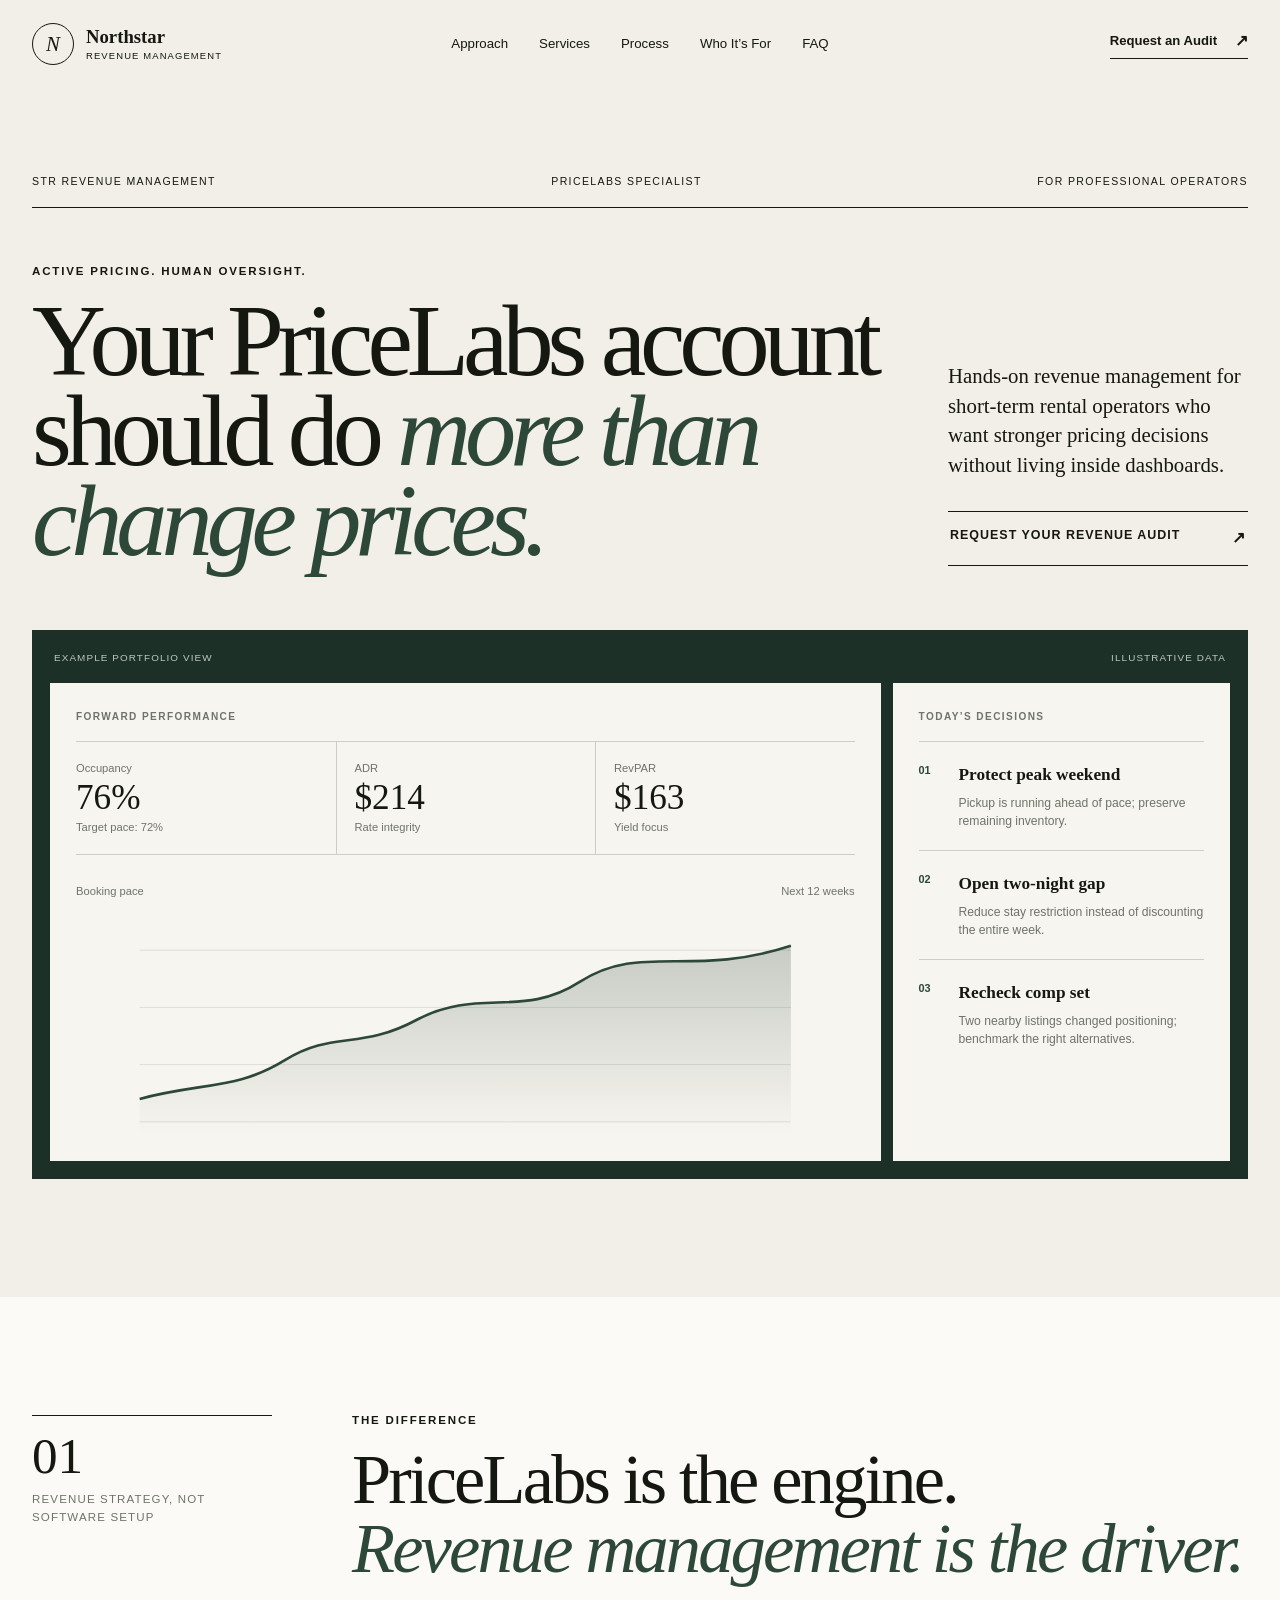
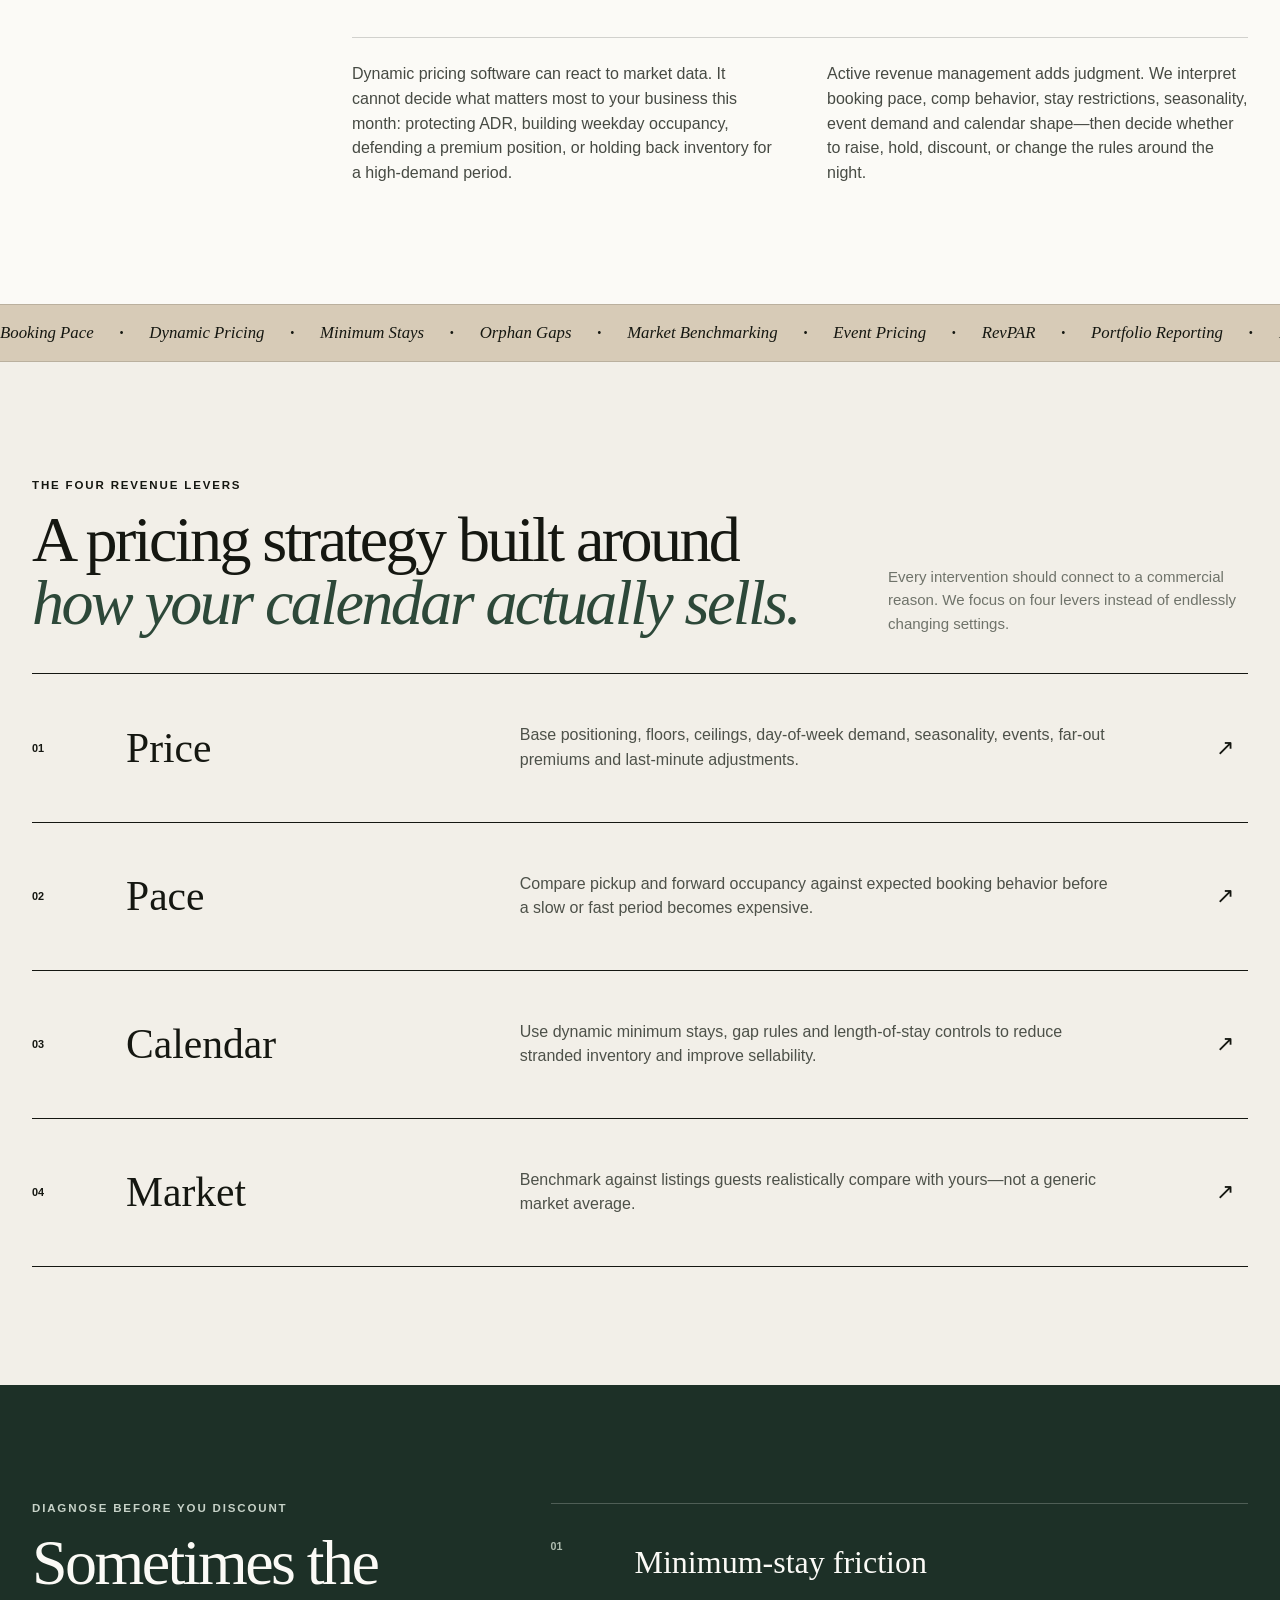
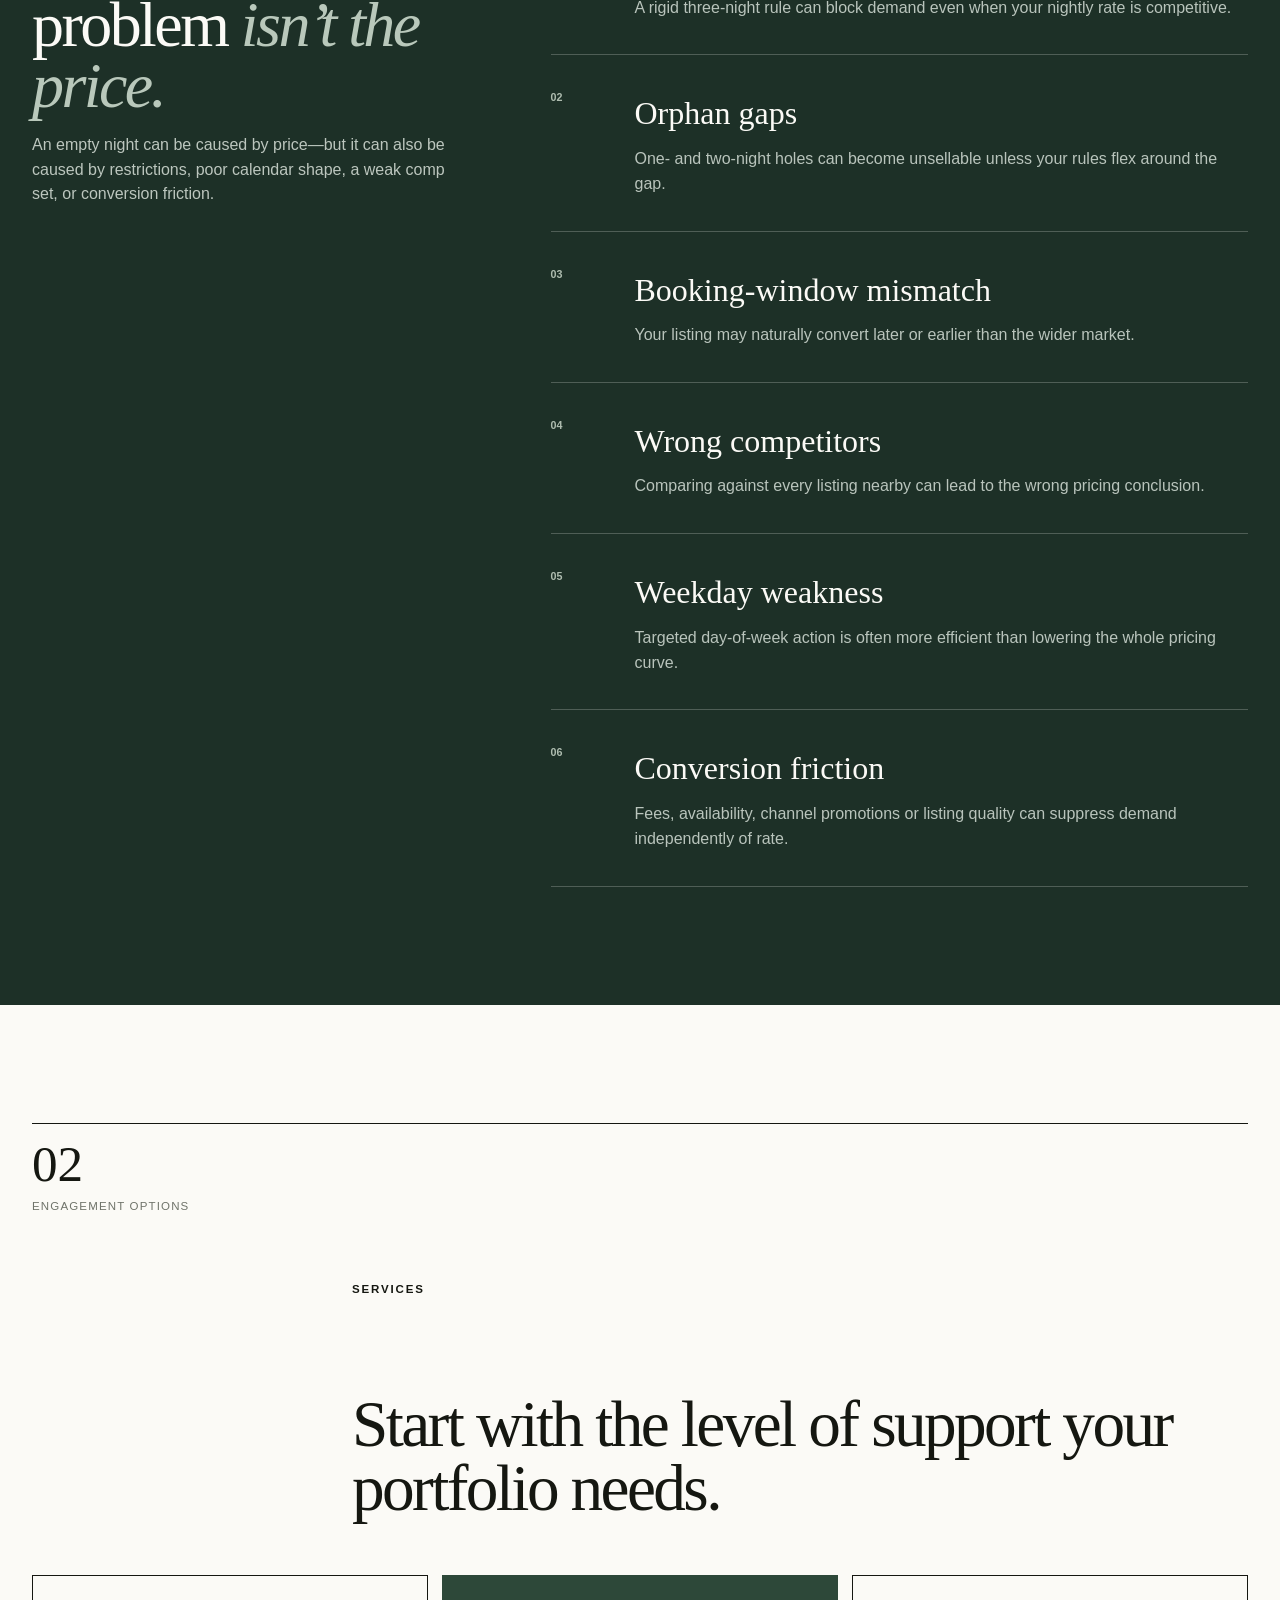
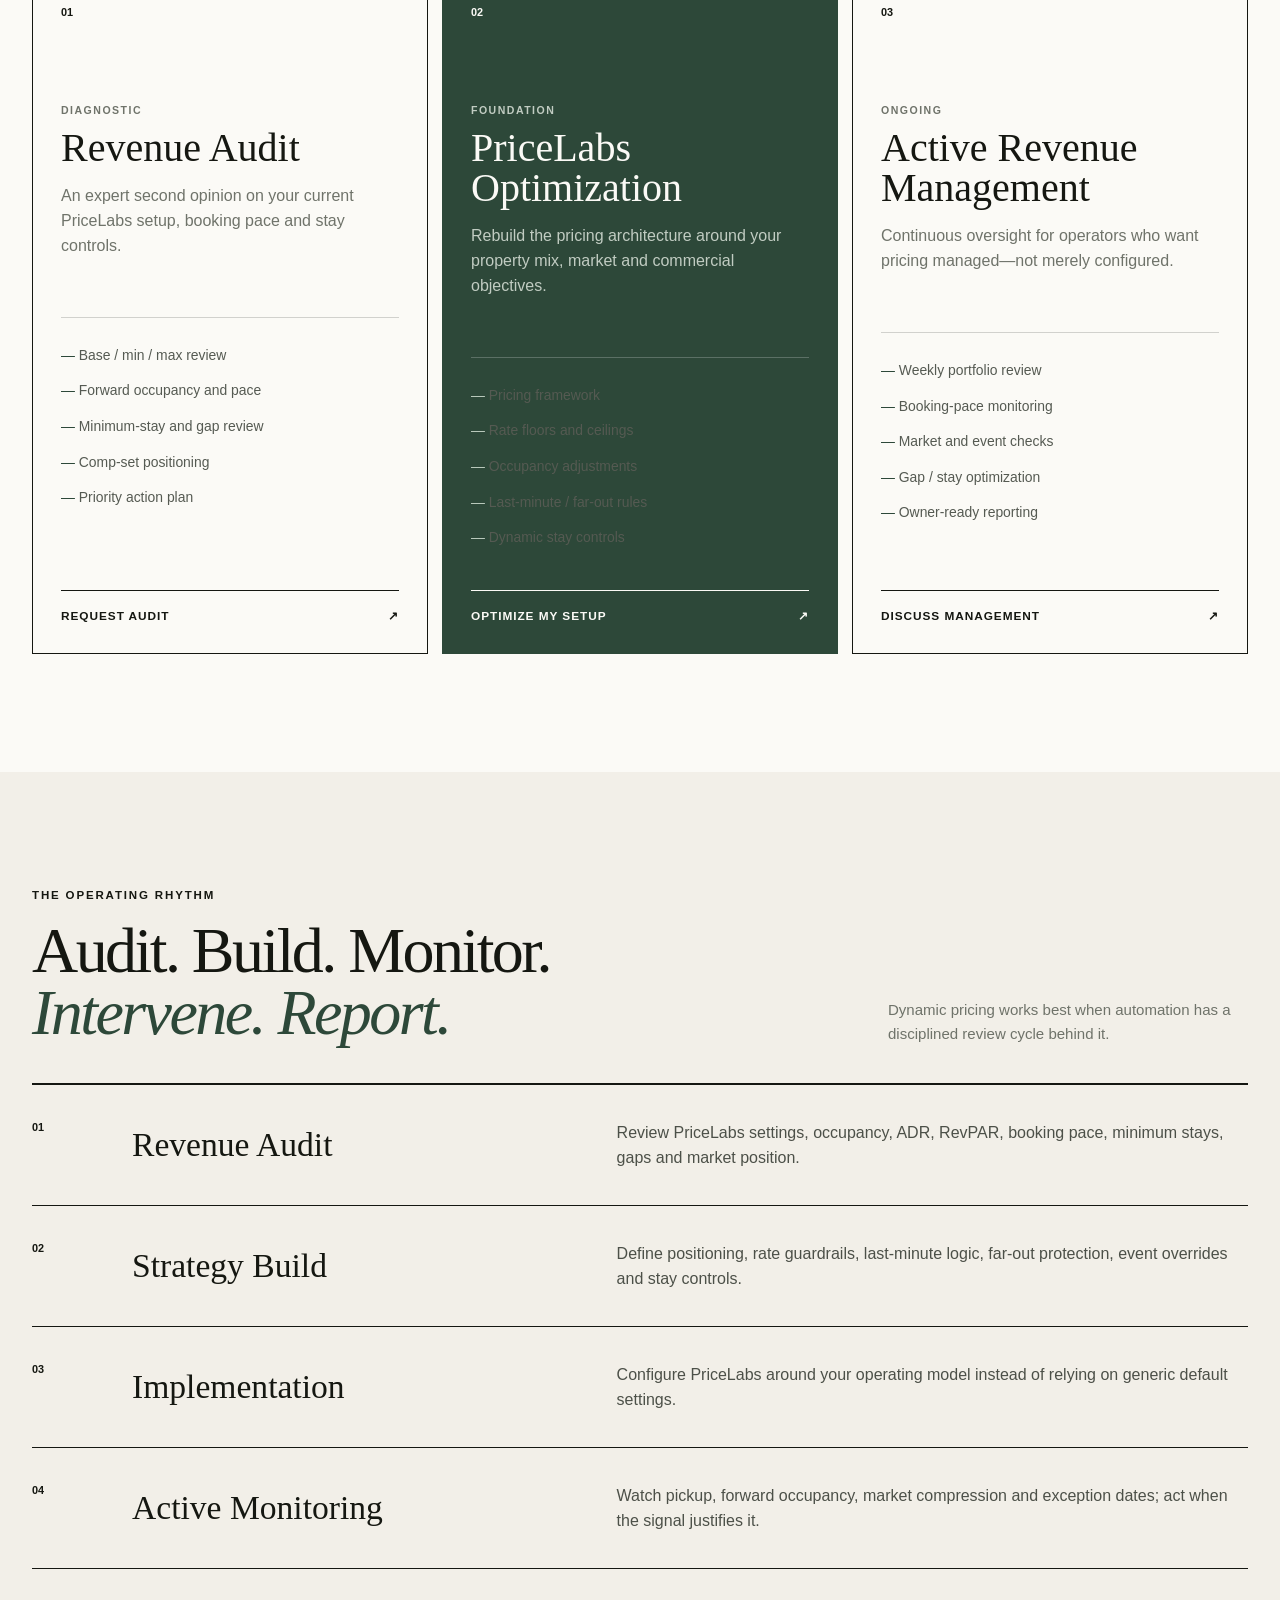
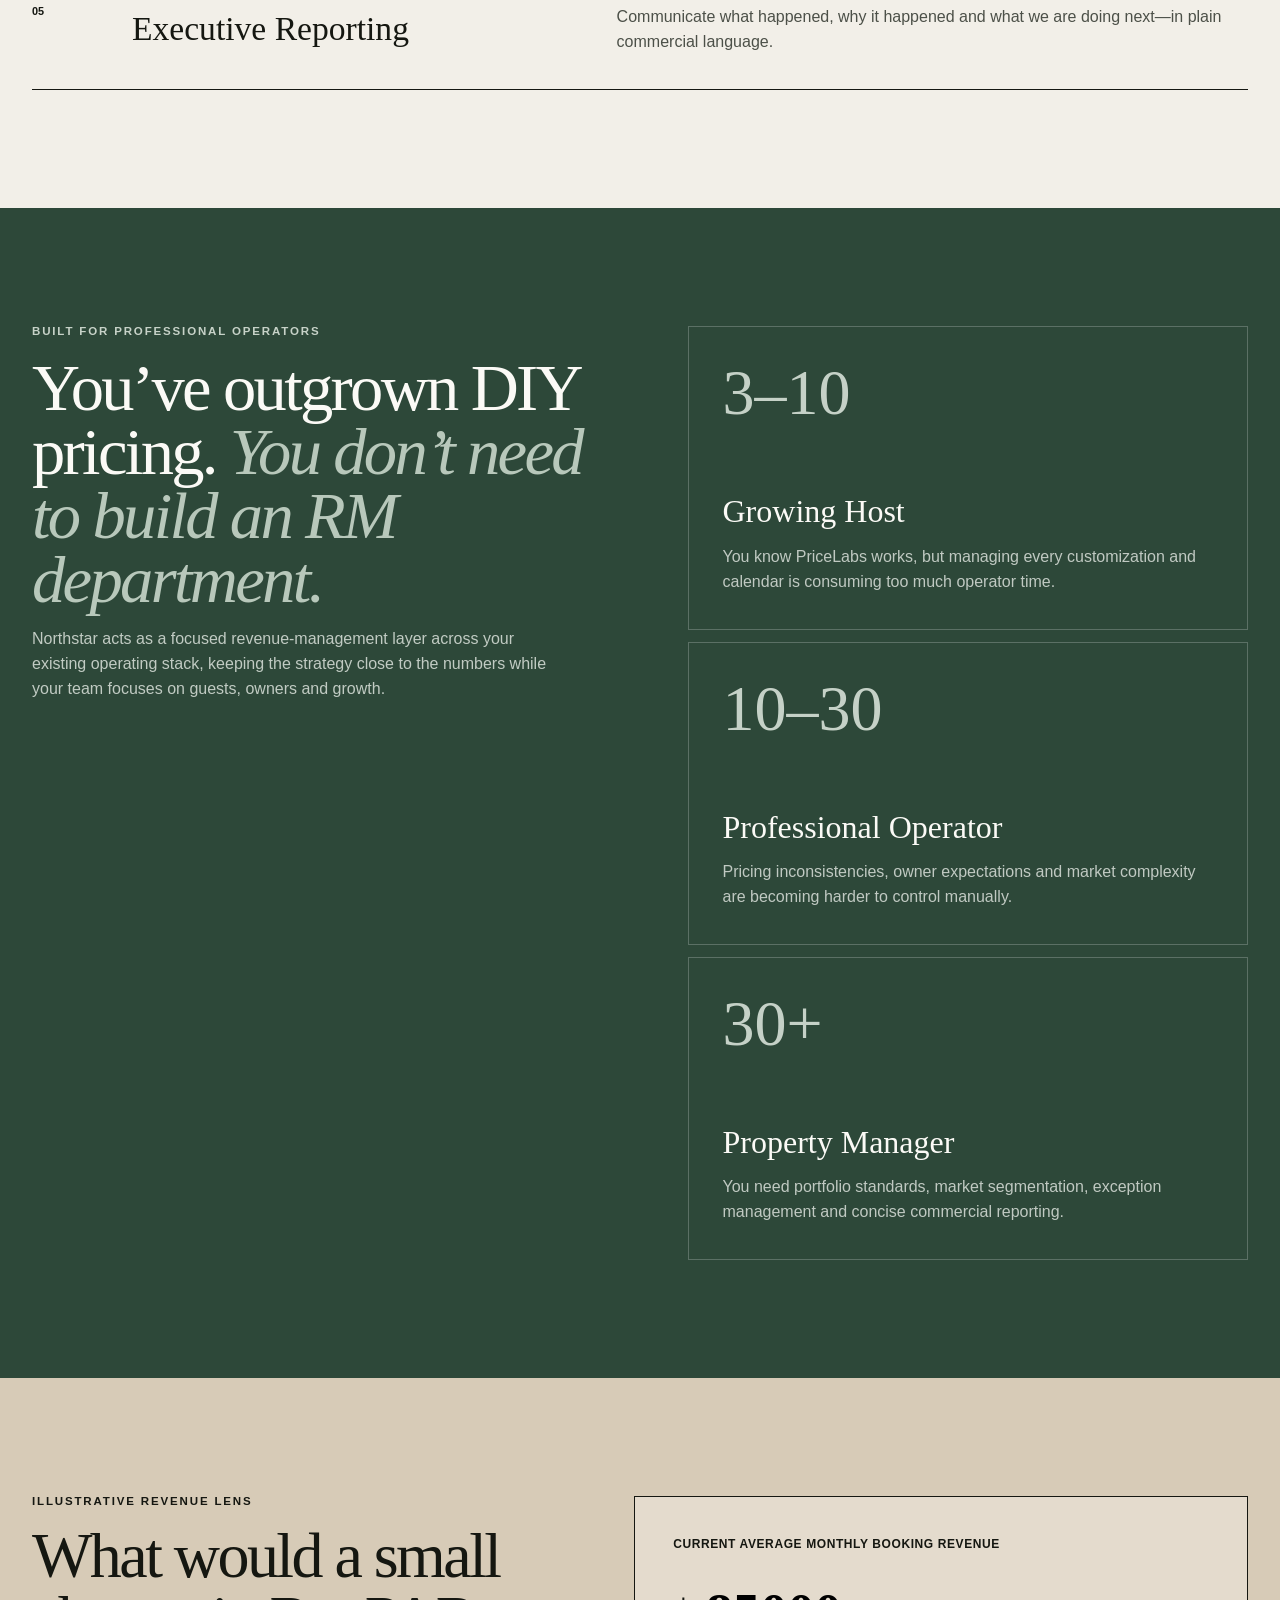
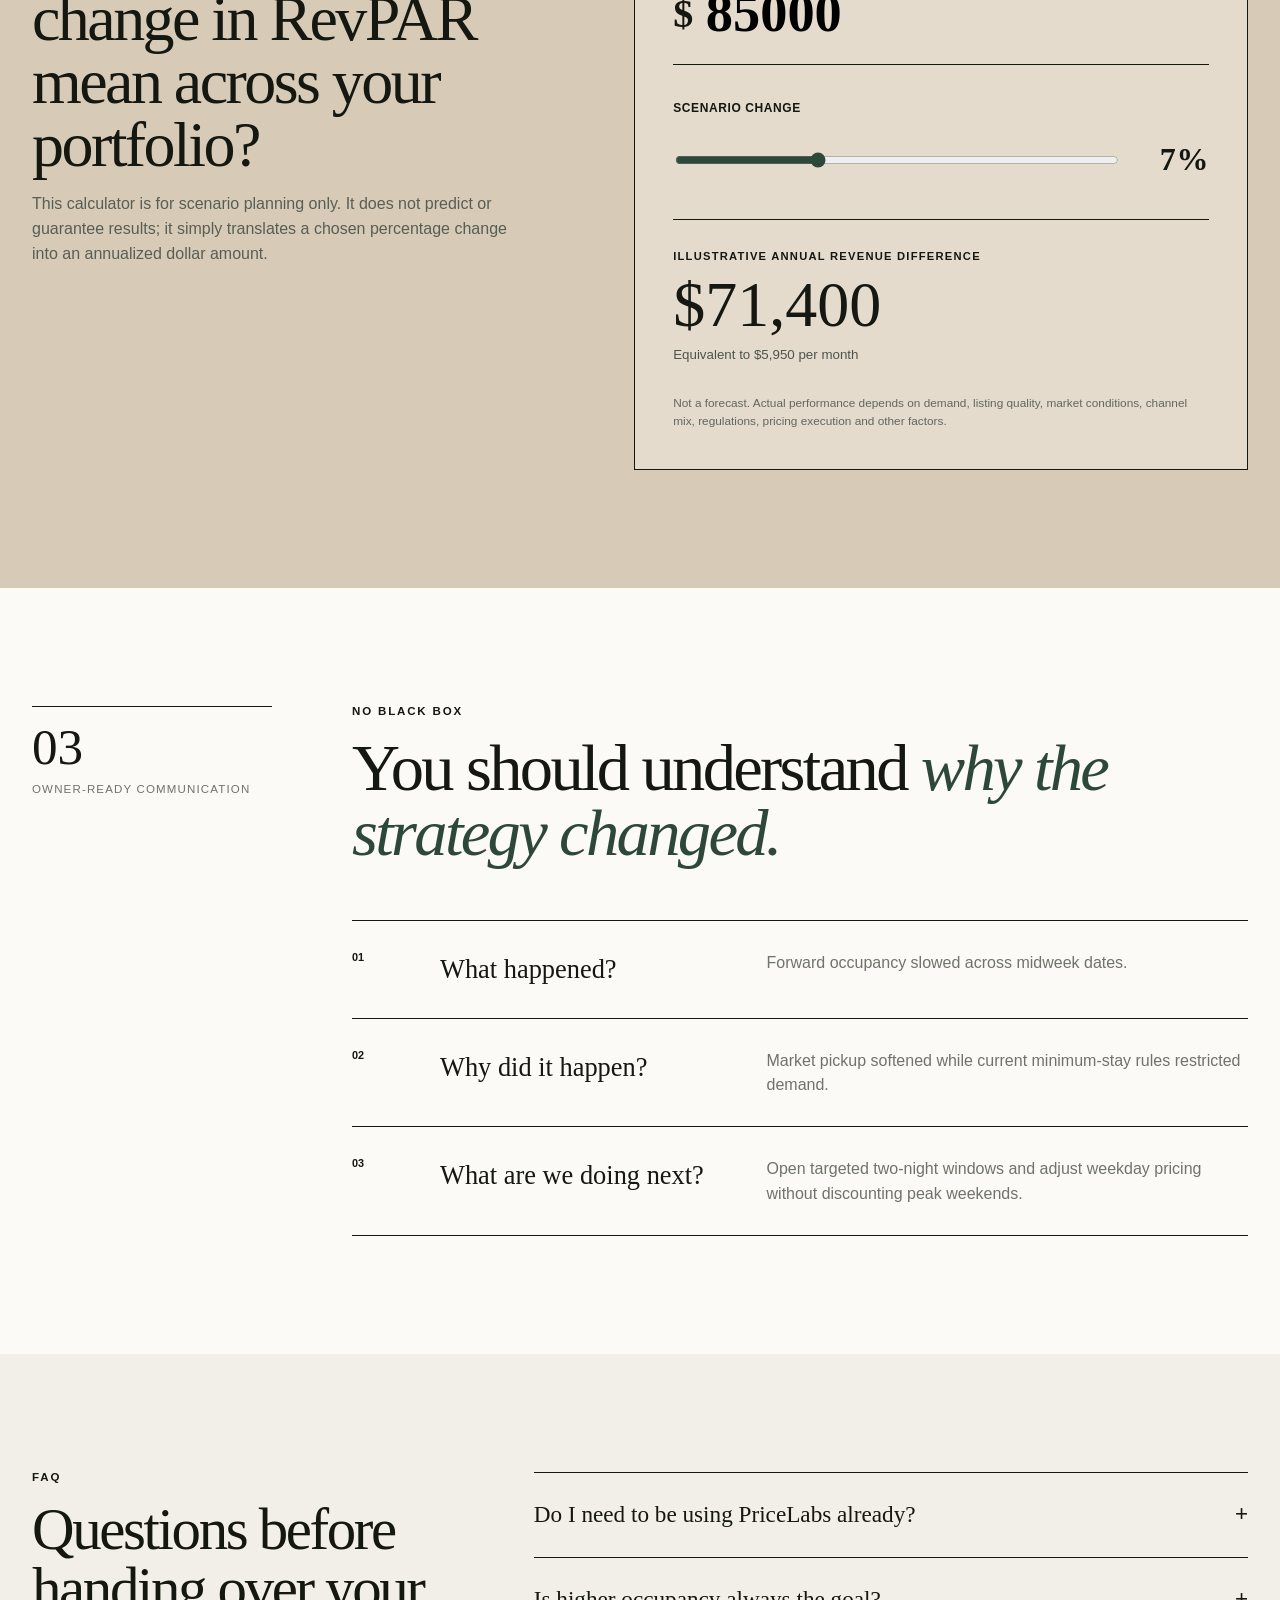
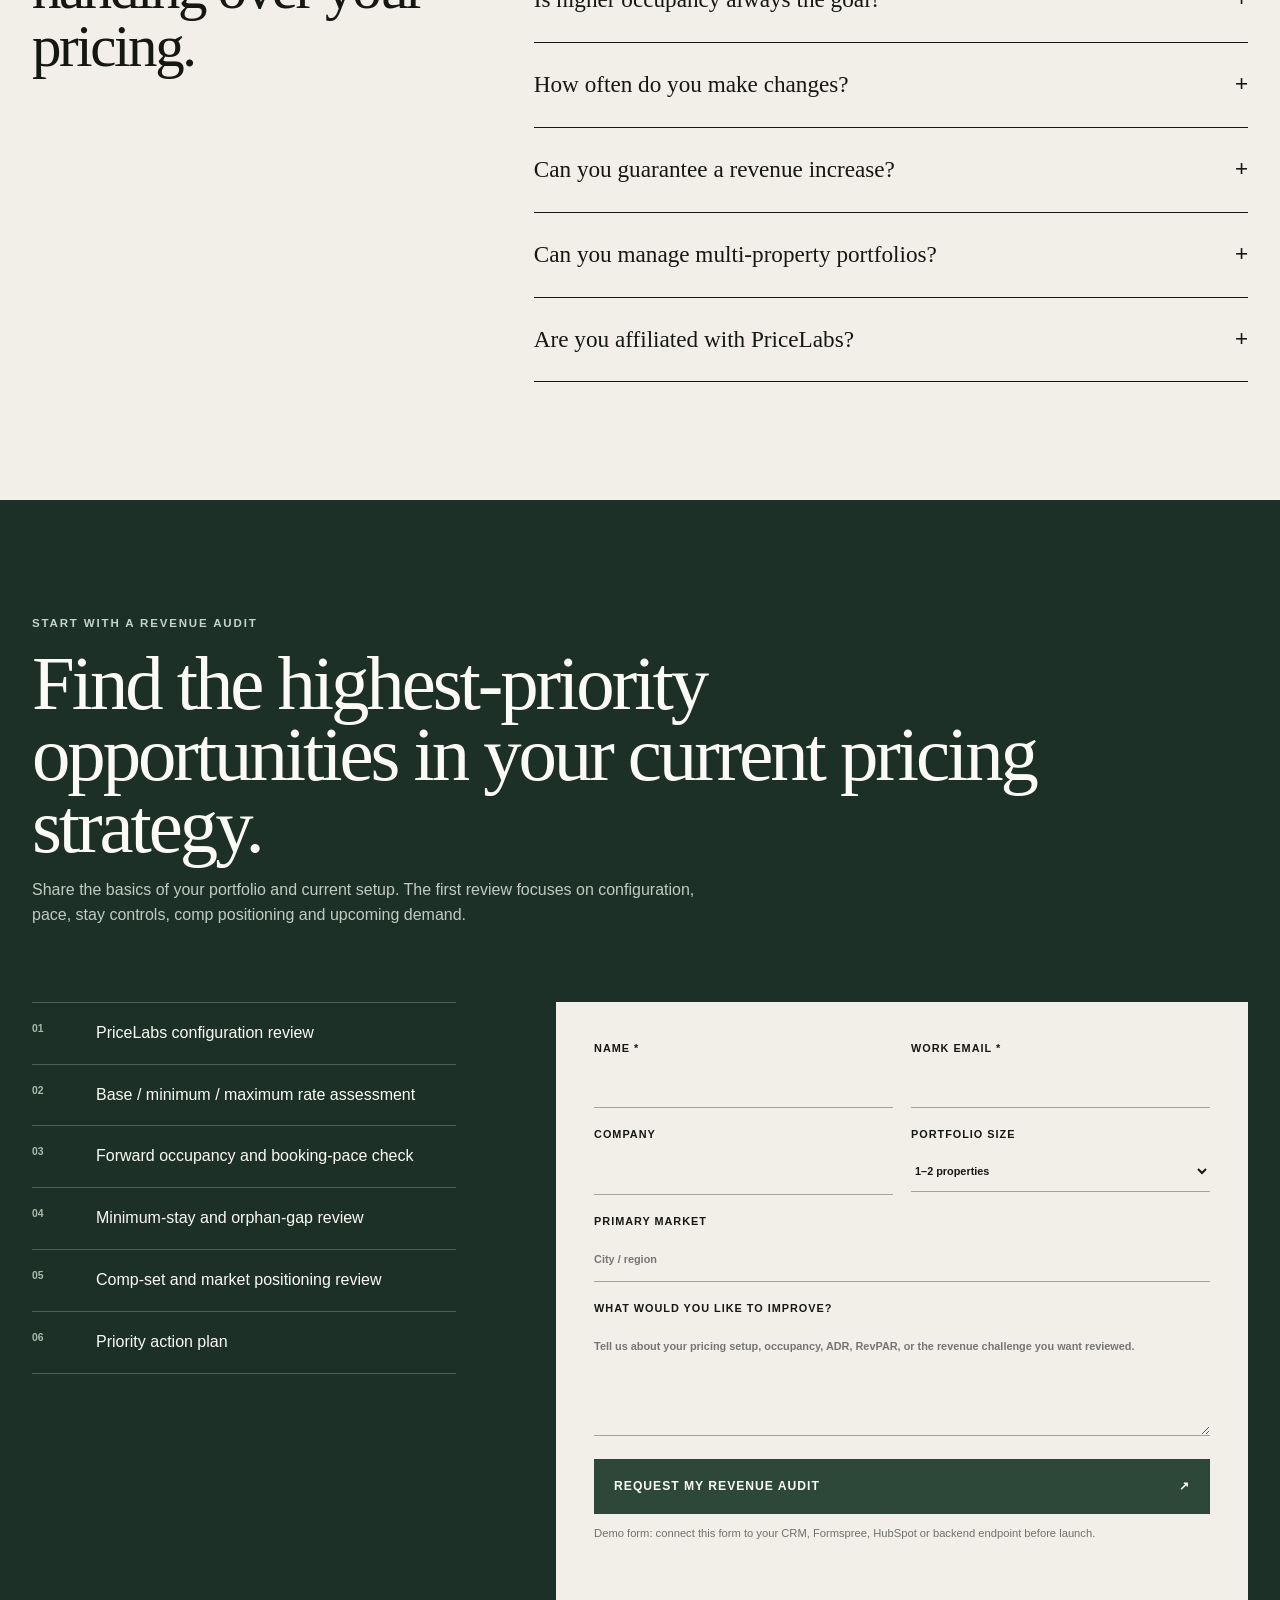
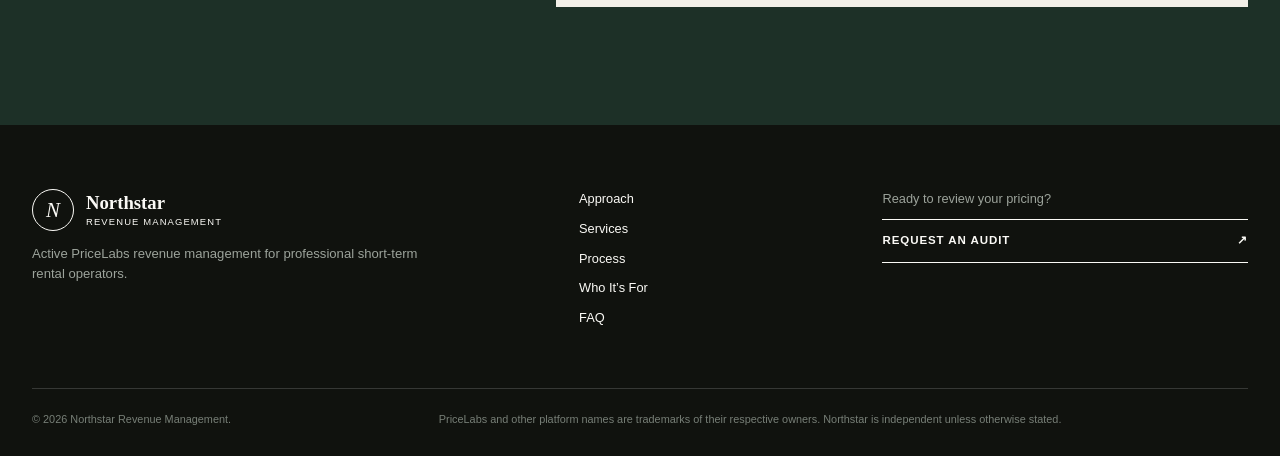
==== index.html @ 620a704b "Add files via upload" ====
<!DOCTYPE html>
<html lang="en">
<head>
  <meta charset="UTF-8" />
  <meta name="viewport" content="width=device-width, initial-scale=1.0" />
  <meta name="description" content="Active PriceLabs revenue management for professional short-term rental operators: dynamic pricing, booking pace, stay controls, market benchmarking and revenue reporting." />
  <meta name="theme-color" content="#f2efe8" />
  <title>Northstar Revenue | PriceLabs Revenue Management</title>
  <link rel="stylesheet" href="styles.css" />
  <script defer src="script.js"></script>
</head>

<body>
  <div class="scroll-progress" aria-hidden="true"><span id="scrollProgress"></span></div>

  <header class="site-header" id="siteHeader">
    <div class="shell header-inner">
      <a class="brand" href="#top" aria-label="Northstar Revenue home">
        <span class="brand-glyph" aria-hidden="true">N</span>
        <span class="brand-copy">
          <strong>Northstar</strong>
          <small>Revenue Management</small>
        </span>
      </a>

      <nav class="desktop-nav" aria-label="Primary navigation">
        <a href="#approach">Approach</a>
        <a href="#services">Services</a>
        <a href="#process">Process</a>
        <a href="#fit">Who It’s For</a>
        <a href="#faq">FAQ</a>
      </nav>

      <a class="header-cta" href="#audit">Request an Audit <span>↗</span></a>

      <button class="menu-toggle" id="menuToggle" aria-label="Open navigation" aria-expanded="false" aria-controls="mobileMenu">
        <span></span><span></span>
      </button>
    </div>

    <nav class="mobile-menu" id="mobileMenu" aria-label="Mobile navigation">
      <a href="#approach">Approach</a>
      <a href="#services">Services</a>
      <a href="#process">Process</a>
      <a href="#fit">Who It’s For</a>
      <a href="#faq">FAQ</a>
      <a class="mobile-cta" href="#audit">Request an Audit</a>
    </nav>
  </header>

  <main id="top">

    <!-- HERO -->
    <section class="hero section-pad">
      <div class="shell">
        <div class="hero-meta reveal">
          <span>STR Revenue Management</span>
          <span>PriceLabs Specialist</span>
          <span>For Professional Operators</span>
        </div>

        <div class="hero-grid">
          <div class="hero-copy reveal">
            <p class="kicker">ACTIVE PRICING. HUMAN OVERSIGHT.</p>
            <h1>
              Your PriceLabs account should do
              <em>more than change prices.</em>
            </h1>
          </div>

          <div class="hero-side reveal">
            <p class="hero-intro">
              Hands-on revenue management for short-term rental operators who want
              stronger pricing decisions without living inside dashboards.
            </p>
            <a class="text-cta" href="#audit">
              Request your revenue audit
              <span class="arrow" aria-hidden="true">↗</span>
            </a>
          </div>
        </div>

        <div class="hero-visual reveal" aria-label="Example revenue management dashboard">
          <div class="visual-label">
            <span>Example portfolio view</span>
            <span>Illustrative data</span>
          </div>

          <div class="dashboard">
            <div class="dash-left">
              <span class="tiny-label">FORWARD PERFORMANCE</span>
              <div class="metric-row">
                <article>
                  <span>Occupancy</span>
                  <strong>76%</strong>
                  <small>Target pace: 72%</small>
                </article>
                <article>
                  <span>ADR</span>
                  <strong>$214</strong>
                  <small>Rate integrity</small>
                </article>
                <article>
                  <span>RevPAR</span>
                  <strong>$163</strong>
                  <small>Yield focus</small>
                </article>
              </div>

              <div class="chart-block">
                <div class="chart-head">
                  <span>Booking pace</span>
                  <span>Next 12 weeks</span>
                </div>
                <svg class="line-chart" viewBox="0 0 740 250" role="img" aria-label="Illustrative booking pace chart">
                  <defs>
                    <linearGradient id="areaFill" x1="0" y1="0" x2="0" y2="1">
                      <stop offset="0%" stop-color="#2d4839" stop-opacity=".24" />
                      <stop offset="100%" stop-color="#2d4839" stop-opacity="0" />
                    </linearGradient>
                  </defs>
                  <g class="grid-lines">
                    <line x1="0" y1="40" x2="740" y2="40"></line>
                    <line x1="0" y1="105" x2="740" y2="105"></line>
                    <line x1="0" y1="170" x2="740" y2="170"></line>
                    <line x1="0" y1="235" x2="740" y2="235"></line>
                  </g>
                  <path class="area" d="M0 209 C70 190, 110 199, 165 165 C220 131, 250 154, 315 119 C385 82, 435 118, 500 76 C570 31, 626 72, 740 35 L740 250 L0 250 Z"></path>
                  <path class="line" d="M0 209 C70 190, 110 199, 165 165 C220 131, 250 154, 315 119 C385 82, 435 118, 500 76 C570 31, 626 72, 740 35"></path>
                </svg>
              </div>
            </div>

            <aside class="decision-panel">
              <span class="tiny-label">TODAY’S DECISIONS</span>
              <div class="decision-item">
                <span class="decision-number">01</span>
                <div>
                  <strong>Protect peak weekend</strong>
                  <p>Pickup is running ahead of pace; preserve remaining inventory.</p>
                </div>
              </div>
              <div class="decision-item">
                <span class="decision-number">02</span>
                <div>
                  <strong>Open two-night gap</strong>
                  <p>Reduce stay restriction instead of discounting the entire week.</p>
                </div>
              </div>
              <div class="decision-item">
                <span class="decision-number">03</span>
                <div>
                  <strong>Recheck comp set</strong>
                  <p>Two nearby listings changed positioning; benchmark the right alternatives.</p>
                </div>
              </div>
            </aside>
          </div>
        </div>
      </div>
    </section>

    <!-- EDITORIAL INTRO -->
    <section class="editorial-intro section-pad" id="approach">
      <div class="shell editorial-grid">
        <div class="section-index reveal">
          <span>01</span>
          <p>Revenue strategy, not software setup</p>
        </div>

        <div class="editorial-copy reveal">
          <p class="kicker">THE DIFFERENCE</p>
          <h2>PriceLabs is the engine.<br><em>Revenue management is the driver.</em></h2>
          <div class="two-col-copy">
            <p>
              Dynamic pricing software can react to market data. It cannot decide what matters most
              to your business this month: protecting ADR, building weekday occupancy, defending a
              premium position, or holding back inventory for a high-demand period.
            </p>
            <p>
              Active revenue management adds judgment. We interpret booking pace, comp behavior,
              stay restrictions, seasonality, event demand and calendar shape—then decide whether to
              raise, hold, discount, or change the rules around the night.
            </p>
          </div>
        </div>
      </div>
    </section>

    <!-- TICKER -->
    <section class="ticker" aria-label="Revenue management capabilities">
      <div class="ticker-track">
        <span>Booking Pace</span><i>•</i>
        <span>Dynamic Pricing</span><i>•</i>
        <span>Minimum Stays</span><i>•</i>
        <span>Orphan Gaps</span><i>•</i>
        <span>Market Benchmarking</span><i>•</i>
        <span>Event Pricing</span><i>•</i>
        <span>RevPAR</span><i>•</i>
        <span>Portfolio Reporting</span><i>•</i>
        <span>Booking Pace</span><i>•</i>
        <span>Dynamic Pricing</span><i>•</i>
        <span>Minimum Stays</span><i>•</i>
        <span>Orphan Gaps</span><i>•</i>
      </div>
    </section>

    <!-- FOUR LEVERS -->
    <section class="levers section-pad">
      <div class="shell">
        <div class="section-title-row reveal">
          <div>
            <p class="kicker">THE FOUR REVENUE LEVERS</p>
            <h2>A pricing strategy built around <em>how your calendar actually sells.</em></h2>
          </div>
          <p>
            Every intervention should connect to a commercial reason.
            We focus on four levers instead of endlessly changing settings.
          </p>
        </div>

        <div class="lever-list">
          <article class="lever-row reveal">
            <span class="lever-no">01</span>
            <h3>Price</h3>
            <p>Base positioning, floors, ceilings, day-of-week demand, seasonality, events, far-out premiums and last-minute adjustments.</p>
            <span class="lever-symbol">↗</span>
          </article>

          <article class="lever-row reveal">
            <span class="lever-no">02</span>
            <h3>Pace</h3>
            <p>Compare pickup and forward occupancy against expected booking behavior before a slow or fast period becomes expensive.</p>
            <span class="lever-symbol">↗</span>
          </article>

          <article class="lever-row reveal">
            <span class="lever-no">03</span>
            <h3>Calendar</h3>
            <p>Use dynamic minimum stays, gap rules and length-of-stay controls to reduce stranded inventory and improve sellability.</p>
            <span class="lever-symbol">↗</span>
          </article>

          <article class="lever-row reveal">
            <span class="lever-no">04</span>
            <h3>Market</h3>
            <p>Benchmark against listings guests realistically compare with yours—not a generic market average.</p>
            <span class="lever-symbol">↗</span>
          </article>
        </div>
      </div>
    </section>

    <!-- PROBLEM -->
    <section class="problem-section section-pad">
      <div class="shell problem-grid">
        <div class="problem-sticky reveal">
          <p class="kicker light">DIAGNOSE BEFORE YOU DISCOUNT</p>
          <h2>Sometimes the problem <em>isn’t the price.</em></h2>
          <p>
            An empty night can be caused by price—but it can also be caused by restrictions,
            poor calendar shape, a weak comp set, or conversion friction.
          </p>
        </div>

        <div class="problem-list">
          <article class="problem-item reveal">
            <span>01</span>
            <div><h3>Minimum-stay friction</h3><p>A rigid three-night rule can block demand even when your nightly rate is competitive.</p></div>
          </article>
          <article class="problem-item reveal">
            <span>02</span>
            <div><h3>Orphan gaps</h3><p>One- and two-night holes can become unsellable unless your rules flex around the gap.</p></div>
          </article>
          <article class="problem-item reveal">
            <span>03</span>
            <div><h3>Booking-window mismatch</h3><p>Your listing may naturally convert later or earlier than the wider market.</p></div>
          </article>
          <article class="problem-item reveal">
            <span>04</span>
            <div><h3>Wrong competitors</h3><p>Comparing against every listing nearby can lead to the wrong pricing conclusion.</p></div>
          </article>
          <article class="problem-item reveal">
            <span>05</span>
            <div><h3>Weekday weakness</h3><p>Targeted day-of-week action is often more efficient than lowering the whole pricing curve.</p></div>
          </article>
          <article class="problem-item reveal">
            <span>06</span>
            <div><h3>Conversion friction</h3><p>Fees, availability, channel promotions or listing quality can suppress demand independently of rate.</p></div>
          </article>
        </div>
      </div>
    </section>

    <!-- SERVICES -->
    <section class="services section-pad" id="services">
      <div class="shell">
        <div class="section-index wide reveal">
          <span>02</span>
          <p>Engagement options</p>
        </div>

        <div class="services-head reveal">
          <p class="kicker">SERVICES</p>
          <h2>Start with the level of support your portfolio needs.</h2>
        </div>

        <div class="service-grid">
          <article class="service-card reveal">
            <span class="service-no">01</span>
            <div class="service-main">
              <p class="service-type">DIAGNOSTIC</p>
              <h3>Revenue Audit</h3>
              <p>An expert second opinion on your current PriceLabs setup, booking pace and stay controls.</p>
            </div>
            <ul>
              <li>Base / min / max review</li>
              <li>Forward occupancy and pace</li>
              <li>Minimum-stay and gap review</li>
              <li>Comp-set positioning</li>
              <li>Priority action plan</li>
            </ul>
            <a href="#audit">Request audit <span>↗</span></a>
          </article>

          <article class="service-card dark-card reveal">
            <span class="service-no">02</span>
            <div class="service-main">
              <p class="service-type">FOUNDATION</p>
              <h3>PriceLabs Optimization</h3>
              <p>Rebuild the pricing architecture around your property mix, market and commercial objectives.</p>
            </div>
            <ul>
              <li>Pricing framework</li>
              <li>Rate floors and ceilings</li>
              <li>Occupancy adjustments</li>
              <li>Last-minute / far-out rules</li>
              <li>Dynamic stay controls</li>
            </ul>
            <a href="#audit">Optimize my setup <span>↗</span></a>
          </article>

          <article class="service-card reveal">
            <span class="service-no">03</span>
            <div class="service-main">
              <p class="service-type">ONGOING</p>
              <h3>Active Revenue Management</h3>
              <p>Continuous oversight for operators who want pricing managed—not merely configured.</p>
            </div>
            <ul>
              <li>Weekly portfolio review</li>
              <li>Booking-pace monitoring</li>
              <li>Market and event checks</li>
              <li>Gap / stay optimization</li>
              <li>Owner-ready reporting</li>
            </ul>
            <a href="#audit">Discuss management <span>↗</span></a>
          </article>
        </div>
      </div>
    </section>

    <!-- PROCESS -->
    <section class="process section-pad" id="process">
      <div class="shell">
        <div class="section-title-row reveal">
          <div>
            <p class="kicker">THE OPERATING RHYTHM</p>
            <h2>Audit. Build. Monitor.<br><em>Intervene. Report.</em></h2>
          </div>
          <p>
            Dynamic pricing works best when automation has a disciplined review cycle behind it.
          </p>
        </div>

        <div class="process-list">
          <article class="process-row reveal">
            <span>01</span>
            <h3>Revenue Audit</h3>
            <p>Review PriceLabs settings, occupancy, ADR, RevPAR, booking pace, minimum stays, gaps and market position.</p>
          </article>
          <article class="process-row reveal">
            <span>02</span>
            <h3>Strategy Build</h3>
            <p>Define positioning, rate guardrails, last-minute logic, far-out protection, event overrides and stay controls.</p>
          </article>
          <article class="process-row reveal">
            <span>03</span>
            <h3>Implementation</h3>
            <p>Configure PriceLabs around your operating model instead of relying on generic default settings.</p>
          </article>
          <article class="process-row reveal">
            <span>04</span>
            <h3>Active Monitoring</h3>
            <p>Watch pickup, forward occupancy, market compression and exception dates; act when the signal justifies it.</p>
          </article>
          <article class="process-row reveal">
            <span>05</span>
            <h3>Executive Reporting</h3>
            <p>Communicate what happened, why it happened and what we are doing next—in plain commercial language.</p>
          </article>
        </div>
      </div>
    </section>

    <!-- FIT -->
    <section class="fit-section section-pad" id="fit">
      <div class="shell fit-grid">
        <div class="fit-copy reveal">
          <p class="kicker light">BUILT FOR PROFESSIONAL OPERATORS</p>
          <h2>You’ve outgrown DIY pricing. <em>You don’t need to build an RM department.</em></h2>
          <p>
            Northstar acts as a focused revenue-management layer across your existing operating stack,
            keeping the strategy close to the numbers while your team focuses on guests, owners and growth.
          </p>
        </div>

        <div class="fit-cards">
          <article class="fit-card reveal">
            <span>3–10</span>
            <h3>Growing Host</h3>
            <p>You know PriceLabs works, but managing every customization and calendar is consuming too much operator time.</p>
          </article>
          <article class="fit-card reveal">
            <span>10–30</span>
            <h3>Professional Operator</h3>
            <p>Pricing inconsistencies, owner expectations and market complexity are becoming harder to control manually.</p>
          </article>
          <article class="fit-card reveal">
            <span>30+</span>
            <h3>Property Manager</h3>
            <p>You need portfolio standards, market segmentation, exception management and concise commercial reporting.</p>
          </article>
        </div>
      </div>
    </section>

    <!-- CALCULATOR -->
    <section class="calculator-section section-pad">
      <div class="shell calculator-grid">
        <div class="calculator-copy reveal">
          <p class="kicker">ILLUSTRATIVE REVENUE LENS</p>
          <h2>What would a small change in RevPAR mean across your portfolio?</h2>
          <p>
            This calculator is for scenario planning only. It does not predict or guarantee results;
            it simply translates a chosen percentage change into an annualized dollar amount.
          </p>
        </div>

        <div class="calculator reveal" id="calculator">
          <label>
            Current average monthly booking revenue
            <div class="input-prefix">
              <span>$</span>
              <input id="monthlyRevenue" type="number" min="0" step="100" value="85000" inputmode="decimal" />
            </div>
          </label>

          <label>
            Scenario change
            <div class="range-line">
              <input id="upliftRange" type="range" min="1" max="20" value="7" />
              <output id="upliftOutput">7%</output>
            </div>
          </label>

          <div class="calculator-result">
            <span>Illustrative annual revenue difference</span>
            <strong id="annualImpact">$71,400</strong>
            <small id="monthlyImpact">Equivalent to $5,950 per month</small>
          </div>

          <p class="calculator-note">
            Not a forecast. Actual performance depends on demand, listing quality, market conditions,
            channel mix, regulations, pricing execution and other factors.
          </p>
        </div>
      </div>
    </section>

    <!-- TRANSPARENCY -->
    <section class="transparency section-pad">
      <div class="shell transparency-grid">
        <div class="section-index reveal">
          <span>03</span>
          <p>Owner-ready communication</p>
        </div>

        <div class="transparency-main reveal">
          <p class="kicker">NO BLACK BOX</p>
          <h2>You should understand <em>why the strategy changed.</em></h2>

          <div class="report-sequence">
            <article>
              <span>01</span>
              <h3>What happened?</h3>
              <p>Forward occupancy slowed across midweek dates.</p>
            </article>
            <article>
              <span>02</span>
              <h3>Why did it happen?</h3>
              <p>Market pickup softened while current minimum-stay rules restricted demand.</p>
            </article>
            <article>
              <span>03</span>
              <h3>What are we doing next?</h3>
              <p>Open targeted two-night windows and adjust weekday pricing without discounting peak weekends.</p>
            </article>
          </div>
        </div>
      </div>
    </section>

    <!-- FAQ -->
    <section class="faq-section section-pad" id="faq">
      <div class="shell faq-grid">
        <div class="faq-title reveal">
          <p class="kicker">FAQ</p>
          <h2>Questions before handing over your pricing.</h2>
        </div>

        <div class="faq-list">
          <details class="faq-item reveal">
            <summary>Do I need to be using PriceLabs already?<span>+</span></summary>
            <div class="faq-answer"><p>No. We can start with a new PriceLabs setup or audit an existing account and rebuild the framework where needed.</p></div>
          </details>

          <details class="faq-item reveal">
            <summary>Is higher occupancy always the goal?<span>+</span></summary>
            <div class="faq-answer"><p>No. Some properties need more occupancy; others are selling too quickly and may have room to raise rates. We focus on the relationship between occupancy, ADR, RevPAR and profitability.</p></div>
          </details>

          <details class="faq-item reveal">
            <summary>How often do you make changes?<span>+</span></summary>
            <div class="faq-answer"><p>PriceLabs can update rates automatically. Strategic interventions are made when booking pace, event demand, comp behavior or portfolio performance gives us a reason to change the strategy.</p></div>
          </details>

          <details class="faq-item reveal">
            <summary>Can you guarantee a revenue increase?<span>+</span></summary>
            <div class="faq-answer"><p>No responsible revenue manager should guarantee a specific financial result. Performance depends on demand, property quality, reviews, distribution, competition, regulation and broader market conditions.</p></div>
          </details>

          <details class="faq-item reveal">
            <summary>Can you manage multi-property portfolios?<span>+</span></summary>
            <div class="faq-answer"><p>Yes. Portfolio work can include listing groups, pricing profiles, market segmentation, exception management, event overrides and portfolio-level reporting.</p></div>
          </details>

          <details class="faq-item reveal">
            <summary>Are you affiliated with PriceLabs?<span>+</span></summary>
            <div class="faq-answer"><p>Northstar is presented here as an independent revenue-management service using PriceLabs. Update this answer if your official partner status changes.</p></div>
          </details>
        </div>
      </div>
    </section>

    <!-- AUDIT -->
    <section class="audit-section section-pad" id="audit">
      <div class="shell">
        <div class="audit-header reveal">
          <p class="kicker light">START WITH A REVENUE AUDIT</p>
          <h2>Find the highest-priority opportunities in your current pricing strategy.</h2>
          <p>
            Share the basics of your portfolio and current setup. The first review focuses on
            configuration, pace, stay controls, comp positioning and upcoming demand.
          </p>
        </div>

        <div class="audit-grid">
          <div class="audit-scope reveal">
            <div class="scope-item"><span>01</span><p>PriceLabs configuration review</p></div>
            <div class="scope-item"><span>02</span><p>Base / minimum / maximum rate assessment</p></div>
            <div class="scope-item"><span>03</span><p>Forward occupancy and booking-pace check</p></div>
            <div class="scope-item"><span>04</span><p>Minimum-stay and orphan-gap review</p></div>
            <div class="scope-item"><span>05</span><p>Comp-set and market positioning review</p></div>
            <div class="scope-item"><span>06</span><p>Priority action plan</p></div>
          </div>

          <form class="audit-form reveal" id="auditForm" novalidate>
            <div class="form-row">
              <label>
                Name *
                <input type="text" name="name" autocomplete="name" required />
              </label>
              <label>
                Work email *
                <input type="email" name="email" autocomplete="email" required />
              </label>
            </div>

            <div class="form-row">
              <label>
                Company
                <input type="text" name="company" autocomplete="organization" />
              </label>
              <label>
                Portfolio size
                <select name="portfolio">
                  <option value="1-2">1–2 properties</option>
                  <option value="3-10">3–10 properties</option>
                  <option value="11-30">11–30 properties</option>
                  <option value="31-100">31–100 properties</option>
                  <option value="100+">100+ properties</option>
                </select>
              </label>
            </div>

            <label>
              Primary market
              <input type="text" name="market" placeholder="City / region" />
            </label>

            <label>
              What would you like to improve?
              <textarea name="challenge" rows="5" placeholder="Tell us about your pricing setup, occupancy, ADR, RevPAR, or the revenue challenge you want reviewed."></textarea>
            </label>

            <button class="submit-button" type="submit">
              Request my revenue audit
              <span>↗</span>
            </button>

            <p class="form-helper">Demo form: connect this form to your CRM, Formspree, HubSpot or backend endpoint before launch.</p>
            <p class="form-status" id="formStatus" role="status" aria-live="polite"></p>
          </form>
        </div>
      </div>
    </section>

  </main>

  <footer class="site-footer">
    <div class="shell">
      <div class="footer-top">
        <div>
          <a class="brand footer-brand" href="#top">
            <span class="brand-glyph" aria-hidden="true">N</span>
            <span class="brand-copy">
              <strong>Northstar</strong>
              <small>Revenue Management</small>
            </span>
          </a>
          <p>Active PriceLabs revenue management for professional short-term rental operators.</p>
        </div>

        <div class="footer-links">
          <a href="#approach">Approach</a>
          <a href="#services">Services</a>
          <a href="#process">Process</a>
          <a href="#fit">Who It’s For</a>
          <a href="#faq">FAQ</a>
        </div>

        <div class="footer-cta">
          <p>Ready to review your pricing?</p>
          <a href="#audit">Request an audit <span>↗</span></a>
        </div>
      </div>

      <div class="footer-bottom">
        <p>© <span id="year"></span> Northstar Revenue Management.</p>
        <p>PriceLabs and other platform names are trademarks of their respective owners. Northstar is independent unless otherwise stated.</p>
      </div>
    </div>
  </footer>
</body>
</html>
---- styles.css ----
/* ==========================================================
   NORTHSTAR REVENUE — Editorial consulting landing page
   Inspired by the clean, spacious editorial treatment of the
   user-provided financial-consulting reference.
   ========================================================== */

:root{
  --paper:#f2efe8;
  --paper-2:#e7e3db;
  --ink:#151711;
  --forest:#2d4839;
  --forest-2:#1d3027;
  --sage:#9eae9f;
  --sand:#d7cbb7;
  --cream:#fbfaf6;
  --muted:#6f736a;
  --rule:rgba(21,23,17,.18);
  --rule-light:rgba(255,255,255,.22);
  --serif: "Iowan Old Style","Palatino Linotype","Book Antiqua",Palatino,Georgia,serif;
  --sans: Inter, ui-sans-serif, -apple-system, BlinkMacSystemFont, "Segoe UI", Helvetica, Arial, sans-serif;
  --shell: 1320px;
}

*{box-sizing:border-box}
html{scroll-behavior:smooth}
body{
  margin:0;
  background:var(--paper);
  color:var(--ink);
  font-family:var(--sans);
  font-size:16px;
  line-height:1.55;
  -webkit-font-smoothing:antialiased;
}
body.menu-open{overflow:hidden}
a{color:inherit;text-decoration:none}
button,input,select,textarea{font:inherit}
button{color:inherit}
img,svg{display:block;max-width:100%}

.shell{
  width:min(calc(100% - 64px), var(--shell));
  margin-inline:auto;
}
.section-pad{padding:118px 0}
.kicker{
  margin:0 0 18px;
  font-size:.72rem;
  line-height:1;
  letter-spacing:.16em;
  font-weight:800;
  text-transform:uppercase;
}
.kicker.light{color:#c7d2c8}

.scroll-progress{
  position:fixed;z-index:999;top:0;left:0;width:100%;height:3px;
  pointer-events:none;
}
.scroll-progress span{
  display:block;width:0;height:100%;background:var(--forest);
}

/* Header */
.site-header{
  position:sticky;top:0;z-index:60;
  background:rgba(242,239,232,.94);
  border-bottom:1px solid transparent;
  backdrop-filter:blur(16px);
  transition:border-color .25s ease, background .25s ease;
}
.site-header.scrolled{border-bottom-color:var(--rule)}
.header-inner{
  min-height:88px;
  display:grid;
  grid-template-columns:1fr auto 1fr;
  align-items:center;
  gap:30px;
}
.brand{display:inline-flex;align-items:center;gap:12px;width:max-content}
.brand-glyph{
  display:grid;place-items:center;
  width:42px;height:42px;
  border:1px solid var(--ink);
  border-radius:50%;
  font-family:var(--serif);
  font-size:1.3rem;
  font-style:italic;
}
.brand-copy{display:grid;line-height:1.05}
.brand-copy strong{font-family:var(--serif);font-size:1.17rem;font-weight:600}
.brand-copy small{
  margin-top:4px;
  font-size:.59rem;
  letter-spacing:.12em;
  text-transform:uppercase;
}
.desktop-nav{display:flex;align-items:center;gap:31px;font-size:.83rem}
.desktop-nav a{position:relative}
.desktop-nav a::after{
  content:"";position:absolute;left:0;bottom:-7px;width:100%;height:1px;
  background:var(--ink);transform:scaleX(0);transform-origin:right;transition:transform .22s ease;
}
.desktop-nav a:hover::after,.desktop-nav a.active::after{transform:scaleX(1);transform-origin:left}
.header-cta{
  justify-self:end;display:inline-flex;align-items:center;gap:18px;
  border-bottom:1px solid var(--ink);
  padding-bottom:5px;
  font-size:.82rem;font-weight:700;
}
.header-cta span,.text-cta .arrow{font-size:1rem}
.menu-toggle,.mobile-menu{display:none}

/* Hero */
.hero{padding-top:84px}
.hero-meta{
  padding:0 0 18px;
  display:flex;gap:24px;justify-content:space-between;
  border-bottom:1px solid var(--ink);
  font-size:.66rem;letter-spacing:.13em;text-transform:uppercase;
}
.hero-grid{
  display:grid;grid-template-columns:minmax(0,1.55fr) minmax(300px,.45fr);
  gap:64px;align-items:end;
  padding:58px 0 64px;
}
.hero-copy h1{
  margin:0;
  max-width:1020px;
  font-family:var(--serif);
  font-size:clamp(4.35rem,8vw,8.8rem);
  font-weight:400;
  line-height:.88;
  letter-spacing:-.06em;
}
.hero-copy h1 em,
.editorial-copy h2 em,
.section-title-row h2 em,
.problem-sticky h2 em,
.fit-copy h2 em,
.transparency-main h2 em,
.process h2 em{
  font-weight:400;
  color:var(--forest);
}
.hero-intro{
  margin:0;
  max-width:390px;
  font-family:var(--serif);
  font-size:1.3rem;
  line-height:1.42;
}
.text-cta{
  margin-top:32px;
  display:flex;justify-content:space-between;gap:24px;
  border-top:1px solid var(--ink);
  border-bottom:1px solid var(--ink);
  padding:14px 2px;
  font-size:.78rem;font-weight:800;text-transform:uppercase;letter-spacing:.08em;
}
.hero-visual{
  background:var(--forest-2);
  color:var(--cream);
  padding:18px;
}
.visual-label{
  display:flex;justify-content:space-between;gap:20px;
  padding:2px 4px 17px;
  color:#bcc8bd;
  font-size:.62rem;letter-spacing:.11em;text-transform:uppercase;
}
.dashboard{display:grid;grid-template-columns:1.6fr .65fr;gap:12px}
.dash-left,.decision-panel{background:#f7f5ef;color:var(--ink)}
.dash-left{padding:26px}
.tiny-label{
  display:block;margin-bottom:17px;
  color:#6f736a;font-size:.63rem;font-weight:800;letter-spacing:.14em;
}
.metric-row{display:grid;grid-template-columns:repeat(3,1fr);border-top:1px solid var(--rule);border-bottom:1px solid var(--rule)}
.metric-row article{padding:18px 12px 18px 0}
.metric-row article+article{border-left:1px solid var(--rule);padding-left:18px}
.metric-row span,.metric-row small{display:block;color:var(--muted);font-size:.7rem}
.metric-row strong{
  display:block;margin:2px 0 4px;
  font-family:var(--serif);font-weight:400;font-size:2.2rem;line-height:1;
}
.chart-block{margin-top:28px}
.chart-head{display:flex;justify-content:space-between;color:var(--muted);font-size:.7rem}
.line-chart{width:100%;height:220px;margin-top:15px}
.grid-lines line{stroke:rgba(21,23,17,.12);stroke-width:1}
.line{fill:none;stroke:var(--forest);stroke-width:3}
.area{fill:url(#areaFill)}
.decision-panel{padding:26px}
.decision-item{
  display:grid;grid-template-columns:28px 1fr;gap:12px;
  padding:20px 0;border-top:1px solid var(--rule)
}
.decision-number{font-size:.68rem;color:var(--forest);font-weight:800}
.decision-item strong{display:block;font-family:var(--serif);font-size:1.08rem}
.decision-item p{margin:6px 0 0;color:var(--muted);font-size:.76rem;line-height:1.45}

/* Editorial intro */
.editorial-intro{background:var(--cream)}
.editorial-grid{display:grid;grid-template-columns:240px 1fr;gap:80px}
.section-index{border-top:1px solid var(--ink);padding-top:14px}
.section-index span{
  display:block;font-family:var(--serif);font-size:3.2rem;font-weight:400;line-height:1
}
.section-index p{margin:9px 0 0;color:var(--muted);font-size:.72rem;text-transform:uppercase;letter-spacing:.1em}
.section-index.wide{width:100%}
.editorial-copy h2,
.section-title-row h2,
.problem-sticky h2,
.services-head h2,
.fit-copy h2,
.transparency-main h2,
.faq-title h2,
.audit-header h2,
.calculator-copy h2{
  margin:0;
  font-family:var(--serif);
  font-weight:400;
  letter-spacing:-.04em;
}
.editorial-copy h2{font-size:clamp(3.2rem,5.5vw,6rem);line-height:.98}
.two-col-copy{
  display:grid;grid-template-columns:1fr 1fr;gap:54px;
  margin-top:54px;padding-top:24px;border-top:1px solid var(--rule)
}
.two-col-copy p{margin:0;color:#464a43}

/* Ticker */
.ticker{overflow:hidden;background:var(--sand);border-block:1px solid rgba(21,23,17,.15)}
.ticker-track{
  display:flex;align-items:center;gap:26px;width:max-content;
  padding:15px 0;
  animation:ticker 34s linear infinite;
  font-family:var(--serif);font-size:1.05rem;font-style:italic;white-space:nowrap
}
.ticker-track i{font-family:var(--sans);font-style:normal;font-size:.65rem}
@keyframes ticker{to{transform:translateX(-50%)}}

/* Generic title row */
.section-title-row{
  display:grid;grid-template-columns:1fr 360px;gap:80px;align-items:end;
  padding-bottom:38px;border-bottom:1px solid var(--ink)
}
.section-title-row h2{max-width:900px;font-size:clamp(3rem,5vw,5.4rem);line-height:.98}
.section-title-row>p{margin:0;color:var(--muted);font-size:.94rem}

/* Levers */
.lever-list{border-bottom:1px solid var(--ink)}
.lever-row{
  display:grid;
  grid-template-columns:70px .55fr 1fr 32px;
  gap:24px;align-items:center;
  min-height:148px;
  border-top:1px solid var(--ink)
}
.lever-list .lever-row:first-child{border-top:0}
.lever-no{font-size:.68rem;font-weight:800}
.lever-row h3{margin:0;font-family:var(--serif);font-size:2.6rem;font-weight:400}
.lever-row p{margin:0;color:#4d5149;max-width:600px}
.lever-symbol{font-size:1.4rem;transition:transform .2s ease}
.lever-row:hover .lever-symbol{transform:translate(4px,-4px)}

/* Problem */
.problem-section{background:var(--forest-2);color:var(--cream)}
.problem-grid{display:grid;grid-template-columns:.75fr 1.25fr;gap:100px;align-items:start}
.problem-sticky{position:sticky;top:130px}
.problem-sticky h2{font-size:clamp(3.4rem,5vw,5.6rem);line-height:.96}
.problem-sticky h2 em{color:#b9c8bb}
.problem-sticky>p:last-child{max-width:470px;color:#bcc6be}
.problem-list{border-top:1px solid var(--rule-light)}
.problem-item{
  display:grid;grid-template-columns:60px 1fr;gap:24px;
  padding:34px 0;border-bottom:1px solid var(--rule-light)
}
.problem-item>span{color:#aebcaf;font-size:.67rem;font-weight:800}
.problem-item h3{margin:0;font-family:var(--serif);font-size:2rem;font-weight:400}
.problem-item p{margin:8px 0 0;max-width:640px;color:#b9c4bc}

/* Services */
.services{background:var(--cream)}
.services-head{display:grid;grid-template-columns:240px 1fr;gap:80px;margin-top:68px}
.services-head .kicker{grid-column:2}
.services-head h2{grid-column:2;max-width:930px;font-size:clamp(3.2rem,5.1vw,5.8rem);line-height:.98}
.service-grid{display:grid;grid-template-columns:repeat(3,1fr);gap:14px;margin-top:54px}
.service-card{
  min-height:620px;
  display:flex;flex-direction:column;
  padding:28px;
  border:1px solid var(--ink);
  background:transparent
}
.dark-card{background:var(--forest);color:var(--cream);border-color:var(--forest)}
.service-no{font-size:.68rem;font-weight:800}
.service-main{margin-top:70px}
.service-type{font-size:.66rem;letter-spacing:.14em;font-weight:800}
.service-card h3{margin:8px 0 14px;font-family:var(--serif);font-size:2.5rem;font-weight:400;line-height:1}
.service-card p{color:var(--muted)}
.dark-card p,.dark-card li{color:#c1ccc2}
.service-card ul{margin:42px 0 34px;padding:20px 0 0;list-style:none;border-top:1px solid var(--rule)}
.dark-card ul{border-top-color:var(--rule-light)}
.service-card li{padding:7px 0;color:#555a52;font-size:.87rem}
.service-card li::before{content:"— ";color:var(--forest)}
.dark-card li::before{color:#b8c8bb}
.service-card>a{
  margin-top:auto;padding-top:16px;border-top:1px solid currentColor;
  display:flex;justify-content:space-between;
  font-size:.74rem;font-weight:800;text-transform:uppercase;letter-spacing:.08em
}

/* Process */
.process{background:var(--paper)}
.process-list{border-bottom:1px solid var(--ink)}
.process-row{
  display:grid;grid-template-columns:70px .72fr 1fr;
  gap:30px;align-items:start;
  padding:34px 0;border-top:1px solid var(--ink)
}
.process-row>span{font-size:.68rem;font-weight:800}
.process-row h3{margin:0;font-family:var(--serif);font-size:2.1rem;font-weight:400}
.process-row p{margin:2px 0 0;max-width:660px;color:#4c5048}

/* Fit */
.fit-section{background:var(--forest);color:var(--cream)}
.fit-grid{display:grid;grid-template-columns:1fr 1fr;gap:95px}
.fit-copy{position:sticky;top:130px;align-self:start}
.fit-copy h2{font-size:clamp(3.4rem,5.2vw,5.7rem);line-height:.96}
.fit-copy h2 em{color:#b8c8bb}
.fit-copy>p:last-child{max-width:520px;color:#c1cbc3}
.fit-cards{display:grid;gap:12px}
.fit-card{padding:34px;border:1px solid var(--rule-light);min-height:270px}
.fit-card>span{display:block;font-family:var(--serif);font-size:4rem;line-height:1;color:#c5d1c7}
.fit-card h3{margin:62px 0 8px;font-family:var(--serif);font-size:2rem;font-weight:400}
.fit-card p{margin:0;color:#c0c9c2;max-width:520px}

/* Calculator */
.calculator-section{background:var(--sand)}
.calculator-grid{display:grid;grid-template-columns:.9fr 1.1fr;gap:100px;align-items:start}
.calculator-copy h2{font-size:clamp(3.2rem,5vw,5.6rem);line-height:.98}
.calculator-copy>p:last-child{max-width:520px;color:#585d55}
.calculator{
  padding:38px;
  border:1px solid var(--ink);
  background:rgba(251,250,246,.35)
}
.calculator label{display:block;margin-bottom:34px;font-size:.75rem;font-weight:800;letter-spacing:.05em;text-transform:uppercase}
.input-prefix{
  display:flex;align-items:center;margin-top:10px;
  border-bottom:1px solid var(--ink)
}
.input-prefix span{font-family:var(--serif);font-size:2.5rem}
.input-prefix input{
  width:100%;border:0;background:transparent;padding:8px 12px;
  font-family:var(--serif);font-size:3.4rem;outline:none
}
.range-line{display:grid;grid-template-columns:1fr 72px;gap:20px;align-items:center;margin-top:18px}
input[type=range]{width:100%;accent-color:var(--forest)}
.range-line output{
  font-family:var(--serif);font-size:2rem;text-align:right;text-transform:none
}
.calculator-result{border-top:1px solid var(--ink);padding-top:28px}
.calculator-result span,.calculator-result small{display:block}
.calculator-result span{font-size:.7rem;letter-spacing:.11em;text-transform:uppercase;font-weight:800}
.calculator-result strong{display:block;margin:8px 0;font-family:var(--serif);font-size:clamp(3.3rem,5vw,5rem);font-weight:400;line-height:1}
.calculator-result small{color:#4e534b}
.calculator-note{margin:28px 0 0;color:#62665f;font-size:.74rem}

/* Transparency */
.transparency{background:var(--cream)}
.transparency-grid{display:grid;grid-template-columns:240px 1fr;gap:80px}
.transparency-main h2{font-size:clamp(3.2rem,5.2vw,5.8rem);line-height:.98}
.report-sequence{margin-top:54px;border-top:1px solid var(--ink)}
.report-sequence article{
  display:grid;grid-template-columns:60px .62fr 1fr;gap:28px;
  padding:28px 0;border-bottom:1px solid var(--ink);align-items:start
}
.report-sequence article>span{font-size:.68rem;font-weight:800}
.report-sequence h3{margin:0;font-family:var(--serif);font-size:1.65rem;font-weight:400}
.report-sequence p{margin:2px 0 0;color:var(--muted)}

/* FAQ */
.faq-grid{display:grid;grid-template-columns:.72fr 1.28fr;gap:100px;align-items:start}
.faq-title h2{font-size:clamp(3rem,4.6vw,5rem);line-height:.99}
.faq-list{border-top:1px solid var(--ink)}
.faq-item{border-bottom:1px solid var(--ink)}
.faq-item summary{
  list-style:none;cursor:pointer;
  display:flex;align-items:center;justify-content:space-between;gap:20px;
  padding:24px 0;
  font-family:var(--serif);font-size:1.45rem
}
.faq-item summary::-webkit-details-marker{display:none}
.faq-item summary span{font-family:var(--sans);font-size:1.4rem;transition:transform .2s ease}
.faq-item[open] summary span{transform:rotate(45deg)}
.faq-answer{overflow:hidden}
.faq-answer p{max-width:720px;margin:0;padding:0 50px 26px 0;color:var(--muted)}

/* Audit */
.audit-section{background:var(--forest-2);color:var(--cream)}
.audit-header{max-width:1050px}
.audit-header h2{font-size:clamp(3.6rem,6vw,6.6rem);line-height:.93}
.audit-header>p:last-child{max-width:680px;color:#c1cbc3}
.audit-grid{display:grid;grid-template-columns:.76fr 1.24fr;gap:100px;margin-top:74px}
.audit-scope{border-top:1px solid var(--rule-light)}
.scope-item{
  display:grid;grid-template-columns:48px 1fr;gap:16px;
  padding:18px 0;border-bottom:1px solid var(--rule-light)
}
.scope-item span{font-size:.65rem;color:#abb9ad;font-weight:800}
.scope-item p{margin:0}
.audit-form{background:var(--paper);color:var(--ink);padding:38px}
.form-row{display:grid;grid-template-columns:1fr 1fr;gap:18px}
.audit-form label{
  display:block;margin-bottom:18px;
  font-size:.68rem;font-weight:800;letter-spacing:.09em;text-transform:uppercase
}
.audit-form input,.audit-form select,.audit-form textarea{
  width:100%;margin-top:8px;padding:13px 0;
  border:0;border-bottom:1px solid rgba(21,23,17,.35);
  background:transparent;border-radius:0;outline:none;color:var(--ink)
}
.audit-form input:focus,.audit-form select:focus,.audit-form textarea:focus{border-bottom-color:var(--forest)}
.audit-form textarea{resize:vertical}
.submit-button{
  width:100%;display:flex;justify-content:space-between;align-items:center;
  margin-top:12px;padding:18px 20px;
  border:0;background:var(--forest);color:var(--cream);
  cursor:pointer;font-size:.76rem;font-weight:800;letter-spacing:.08em;text-transform:uppercase
}
.submit-button:hover{background:#23392e}
.form-helper,.form-status{font-size:.7rem;color:#6d716a}
.form-status{min-height:1.4em;margin-bottom:0}
.form-status.success{color:var(--forest)}
.form-status.error{color:#8f372d}

/* Footer */
.site-footer{background:#10120e;color:var(--cream);padding:64px 0 28px}
.footer-top{display:grid;grid-template-columns:1.15fr .55fr .9fr;gap:80px}
.footer-brand .brand-glyph{border-color:var(--cream)}
.footer-top>div:first-child>p{max-width:390px;color:#9ca39b;font-size:.82rem}
.footer-links{display:grid;align-content:start;gap:10px;font-size:.8rem}
.footer-cta p{margin:0 0 10px;color:#9ca39b;font-size:.8rem}
.footer-cta a{
  display:flex;justify-content:space-between;
  padding:12px 0;border-top:1px solid var(--cream);border-bottom:1px solid var(--cream);
  text-transform:uppercase;font-size:.72rem;font-weight:800;letter-spacing:.08em
}
.footer-bottom{
  display:grid;grid-template-columns:.6fr 1.4fr;gap:60px;
  margin-top:60px;padding-top:22px;border-top:1px solid rgba(255,255,255,.16)
}
.footer-bottom p{margin:0;color:#777f77;font-size:.68rem}

/* Reveal */
.reveal{
  opacity:0;
  transform:translateY(22px);
  transition:opacity .7s ease, transform .7s cubic-bezier(.2,.7,.2,1);
}
.reveal.is-visible{opacity:1;transform:none}

/* Responsive */
@media (max-width:1100px){
  .desktop-nav{display:none}
  .header-inner{grid-template-columns:1fr auto auto}
  .header-cta{margin-left:auto}
  .menu-toggle{
    display:grid;width:42px;height:42px;place-items:center;
    padding:10px;border:1px solid var(--ink);border-radius:50%;background:transparent;cursor:pointer
  }
  .menu-toggle span{display:block;width:18px;height:1px;background:var(--ink);transition:.2s ease}
  .menu-toggle span+span{margin-top:5px}
  .menu-toggle[aria-expanded="true"] span:first-child{transform:translateY(3px) rotate(45deg)}
  .menu-toggle[aria-expanded="true"] span:last-child{transform:translateY(-3px) rotate(-45deg)}
  .mobile-menu{
    position:fixed;inset:88px 0 auto 0;
    display:grid;gap:0;
    background:var(--paper);
    border-bottom:1px solid var(--ink);
    transform:translateY(-120%);opacity:0;pointer-events:none;
    transition:.3s ease;
  }
  .mobile-menu.open{transform:none;opacity:1;pointer-events:auto}
  .mobile-menu a{padding:18px 32px;border-top:1px solid var(--rule);font-family:var(--serif);font-size:1.4rem}
  .mobile-menu .mobile-cta{font-family:var(--sans);font-size:.78rem;text-transform:uppercase;font-weight:800;background:var(--forest);color:var(--cream)}
  .hero-grid{grid-template-columns:1fr;gap:36px}
  .hero-side{max-width:560px}
  .dashboard{grid-template-columns:1fr}
  .decision-panel{display:grid;grid-template-columns:repeat(3,1fr);gap:12px}
  .decision-panel>.tiny-label{grid-column:1/-1}
  .decision-item{display:block}
  .decision-number{display:block;margin-bottom:14px}
  .editorial-grid,.transparency-grid{grid-template-columns:180px 1fr;gap:55px}
  .problem-grid,.fit-grid,.calculator-grid{grid-template-columns:1fr;gap:70px}
  .problem-sticky,.fit-copy{position:static}
  .service-grid{grid-template-columns:1fr}
  .service-card{min-height:auto}
  .service-main{margin-top:38px}
  .section-title-row{grid-template-columns:1fr;gap:24px}
  .faq-grid{grid-template-columns:1fr;gap:48px}
  .audit-grid{grid-template-columns:1fr;gap:55px}
}
@media (max-width:760px){
  .shell{width:min(calc(100% - 32px), var(--shell))}
  .section-pad{padding:82px 0}
  .site-header{position:sticky}
  .header-inner{min-height:72px}
  .header-cta{display:none}
  .mobile-menu{inset:72px 0 auto 0}
  .brand-copy small{display:none}
  .brand-glyph{width:38px;height:38px}
  .hero{padding-top:54px}
  .hero-meta{gap:12px;flex-wrap:wrap;justify-content:flex-start}
  .hero-meta span{width:calc(50% - 8px)}
  .hero-copy h1{font-size:clamp(3.55rem,17vw,5.2rem)}
  .hero-visual{padding:10px}
  .dash-left,.decision-panel{padding:18px}
  .metric-row{grid-template-columns:1fr}
  .metric-row article+article{border-left:0;border-top:1px solid var(--rule);padding-left:0}
  .line-chart{height:160px}
  .decision-panel{grid-template-columns:1fr}
  .editorial-grid,.transparency-grid{grid-template-columns:1fr}
  .section-index{max-width:180px}
  .two-col-copy{grid-template-columns:1fr;gap:24px}
  .lever-row{
    grid-template-columns:44px 1fr 24px;
    gap:14px;padding:24px 0
  }
  .lever-row p{grid-column:2/4}
  .lever-row h3{font-size:2.2rem}
  .problem-item{grid-template-columns:38px 1fr}
  .services-head{grid-template-columns:1fr;gap:0}
  .services-head .kicker,.services-head h2{grid-column:auto}
  .process-row{grid-template-columns:42px 1fr;gap:14px}
  .process-row p{grid-column:2}
  .fit-card{min-height:auto}
  .fit-card h3{margin-top:36px}
  .calculator{padding:24px}
  .input-prefix input{font-size:2.7rem}
  .report-sequence article{grid-template-columns:42px 1fr}
  .report-sequence p{grid-column:2}
  .form-row{grid-template-columns:1fr;gap:0}
  .audit-form{padding:24px}
  .footer-top,.footer-bottom{grid-template-columns:1fr;gap:32px}
  .footer-bottom{gap:12px}
}
@media (prefers-reduced-motion: reduce){
  html{scroll-behavior:auto}
  *,*::before,*::after{animation-duration:.01ms!important;animation-iteration-count:1!important;transition-duration:.01ms!important}
  .reveal{opacity:1;transform:none}
}
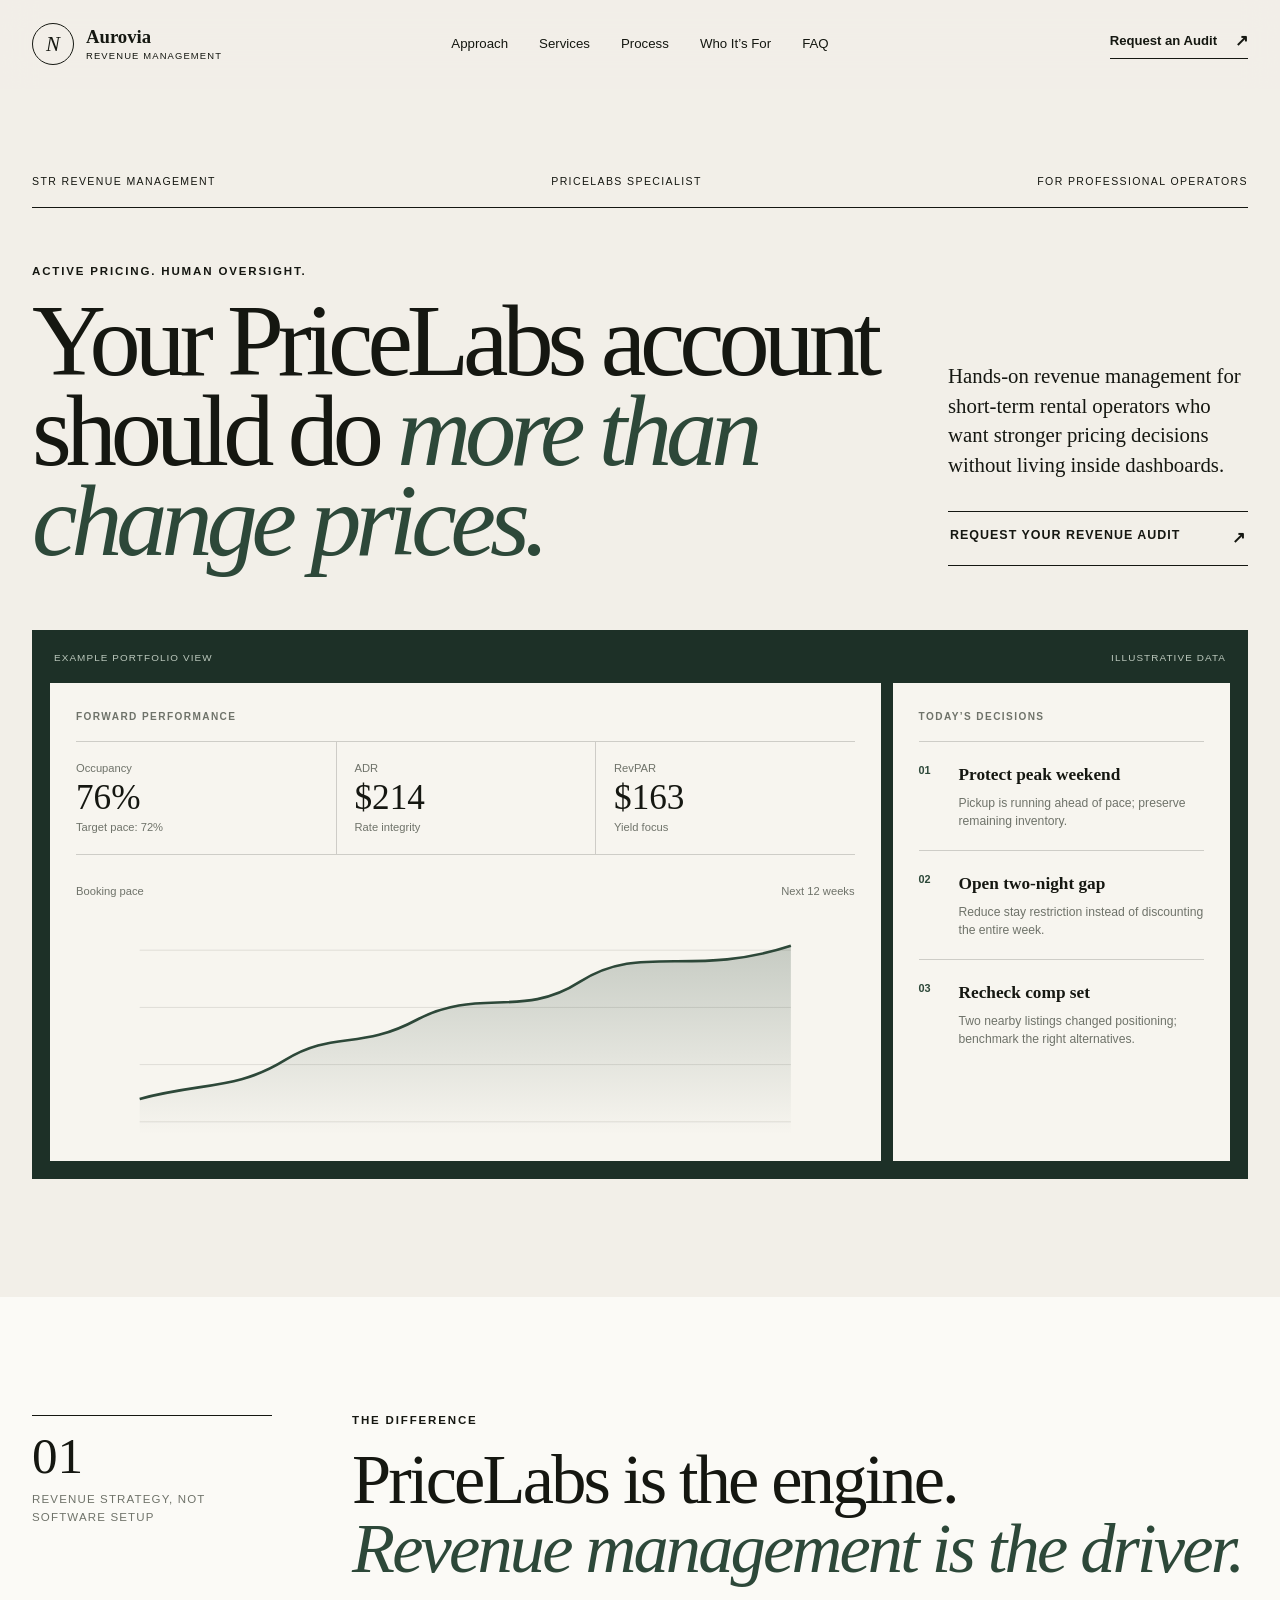
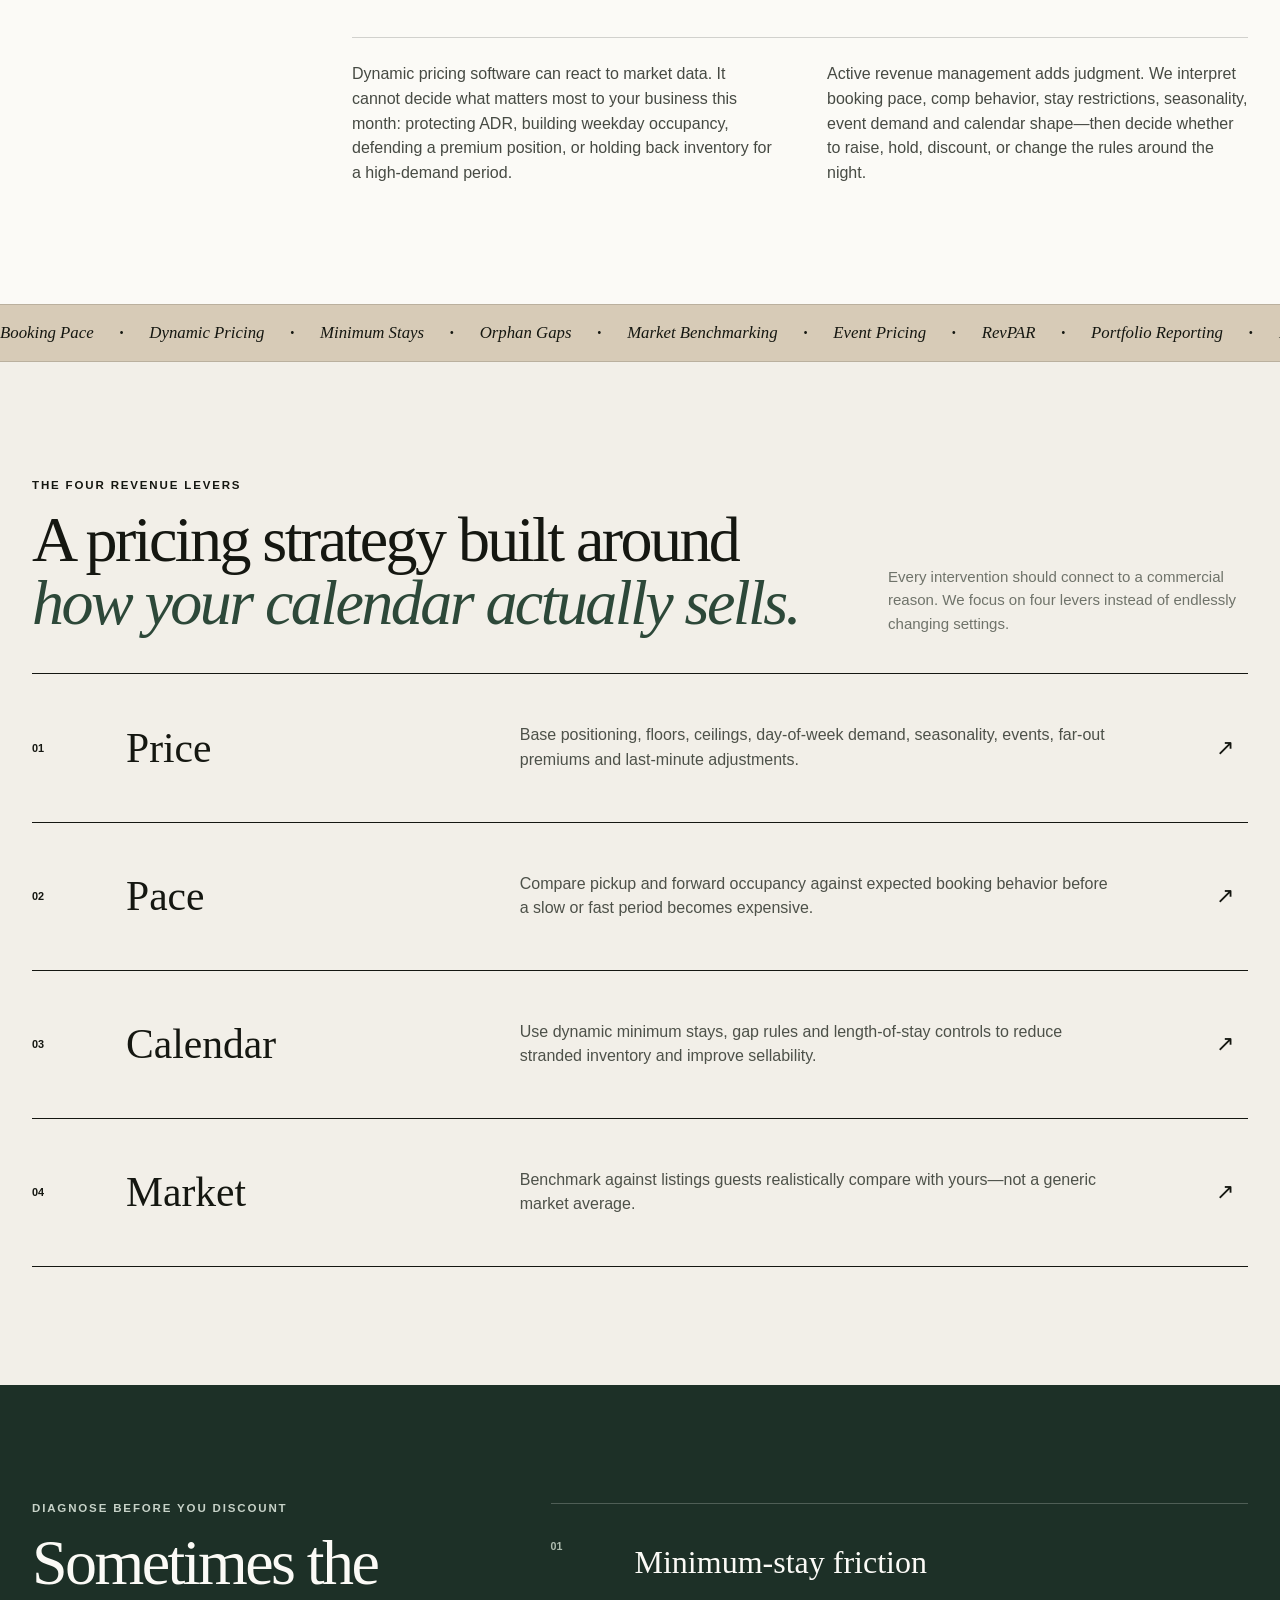
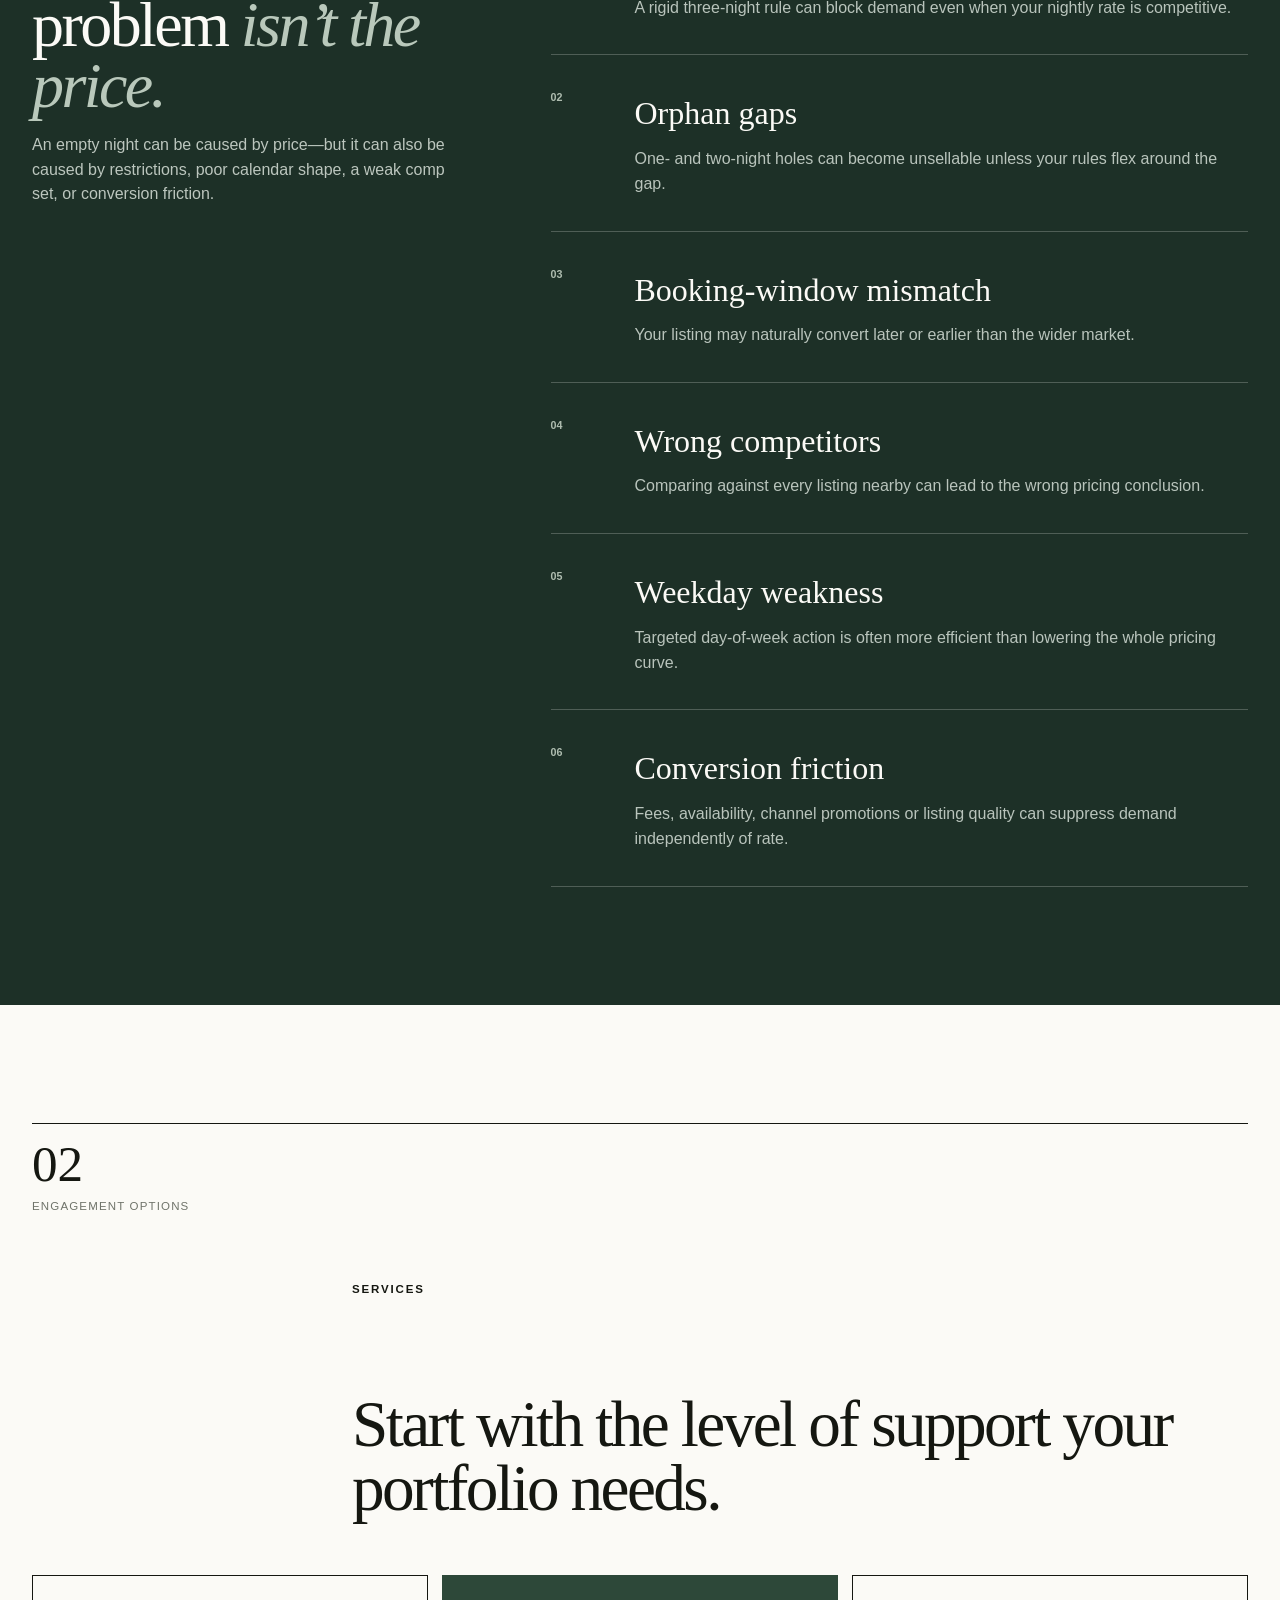
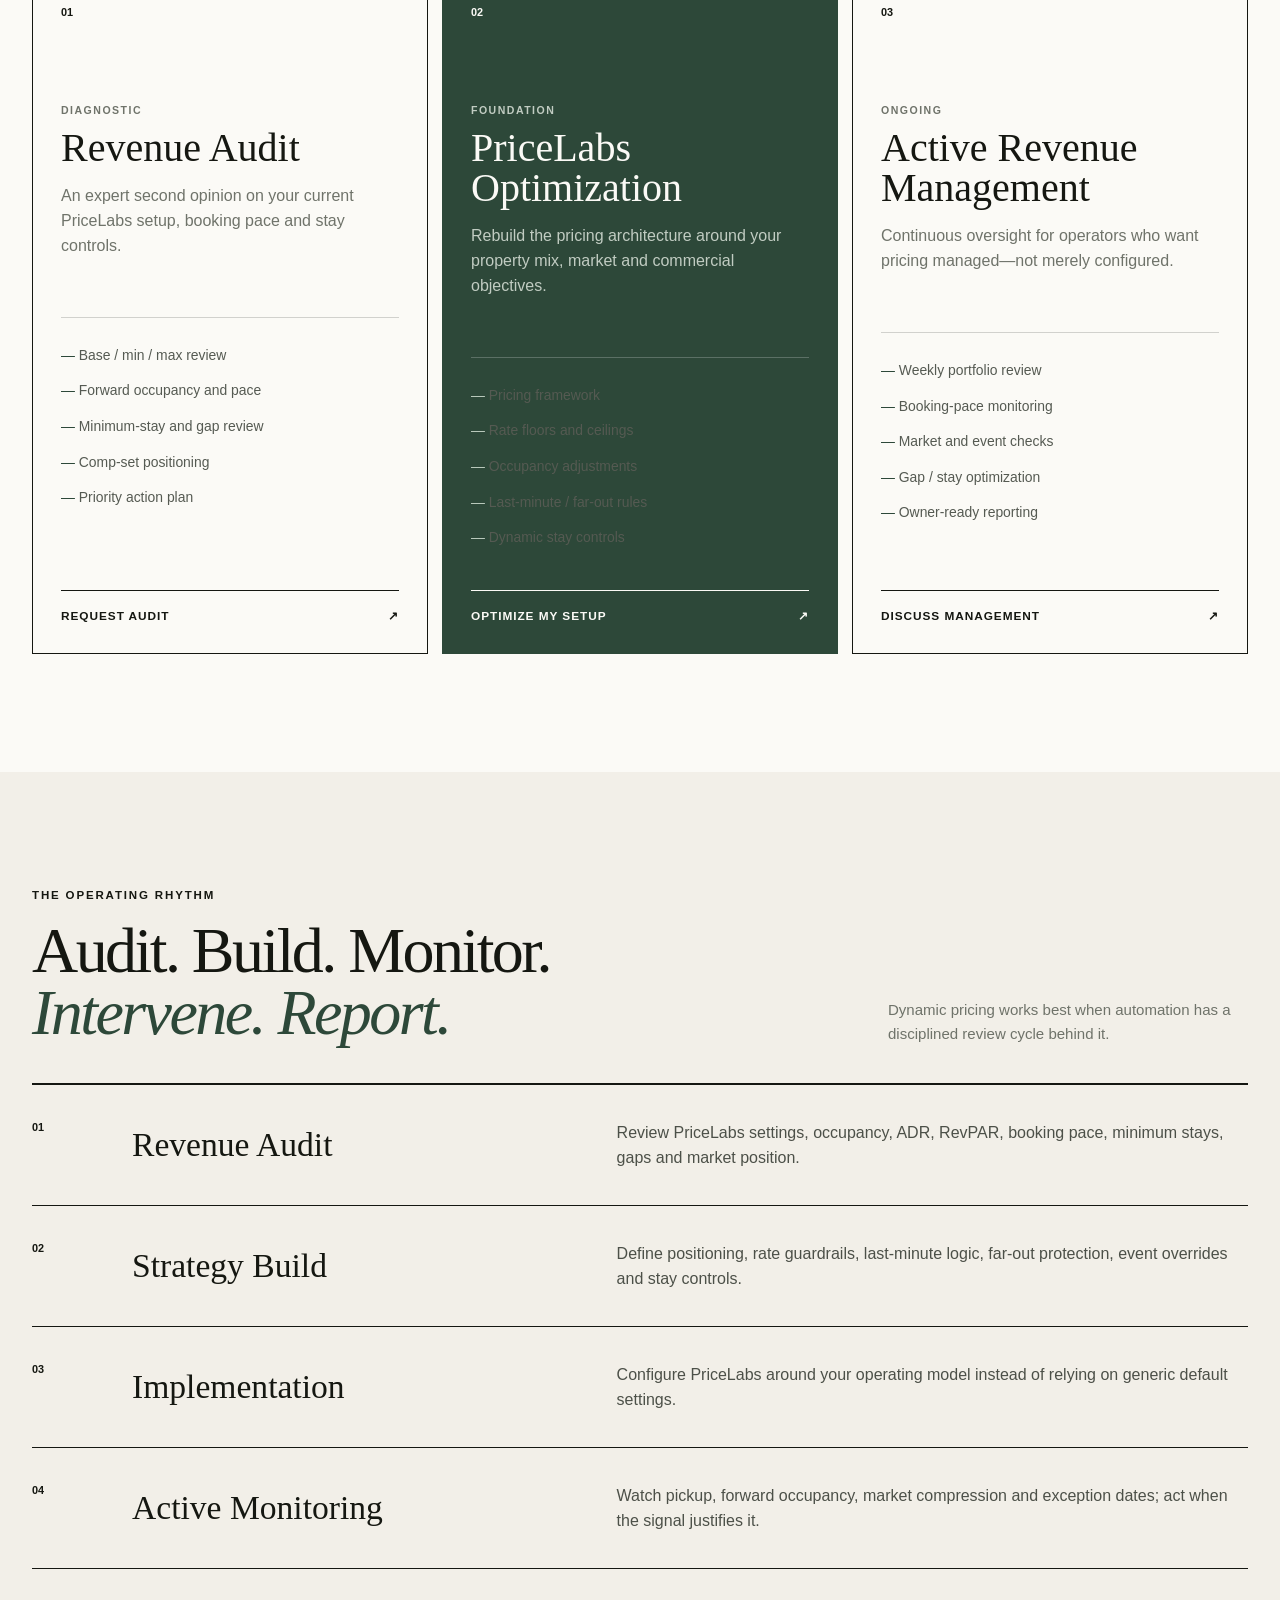
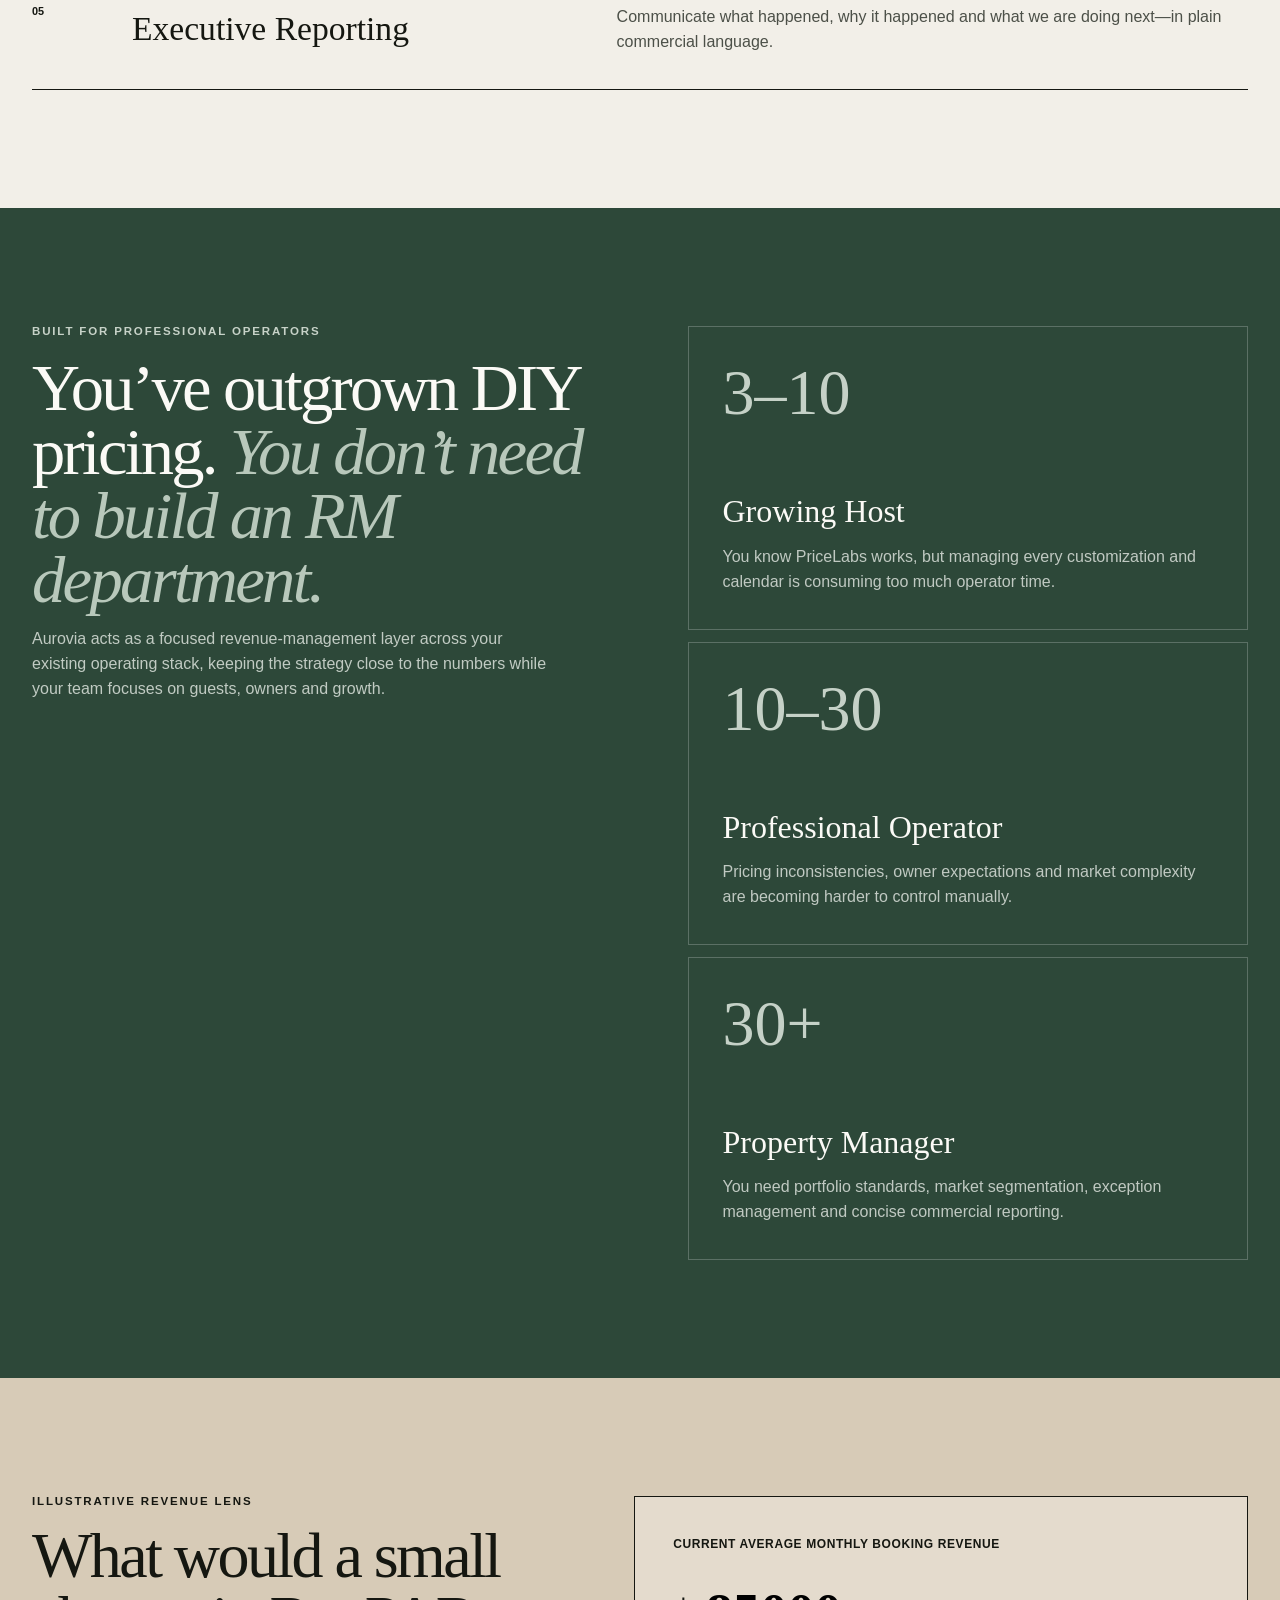
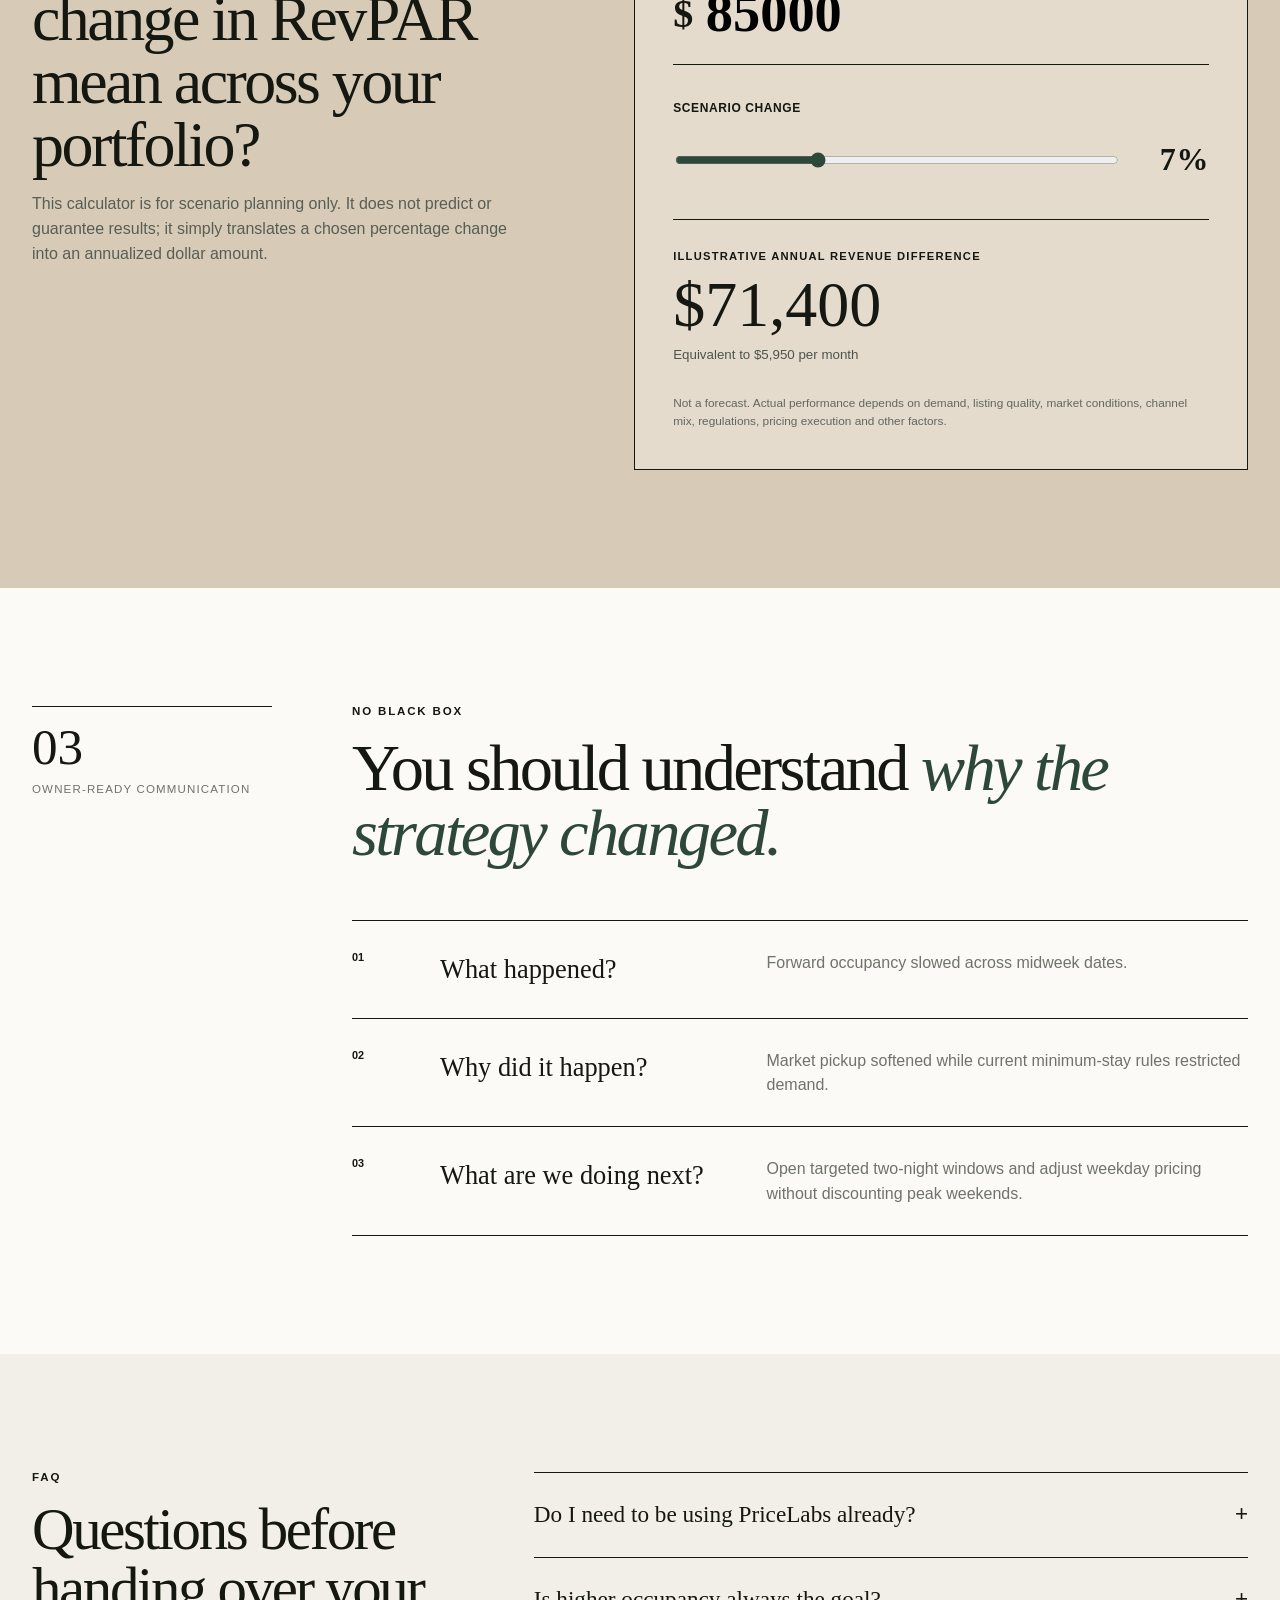
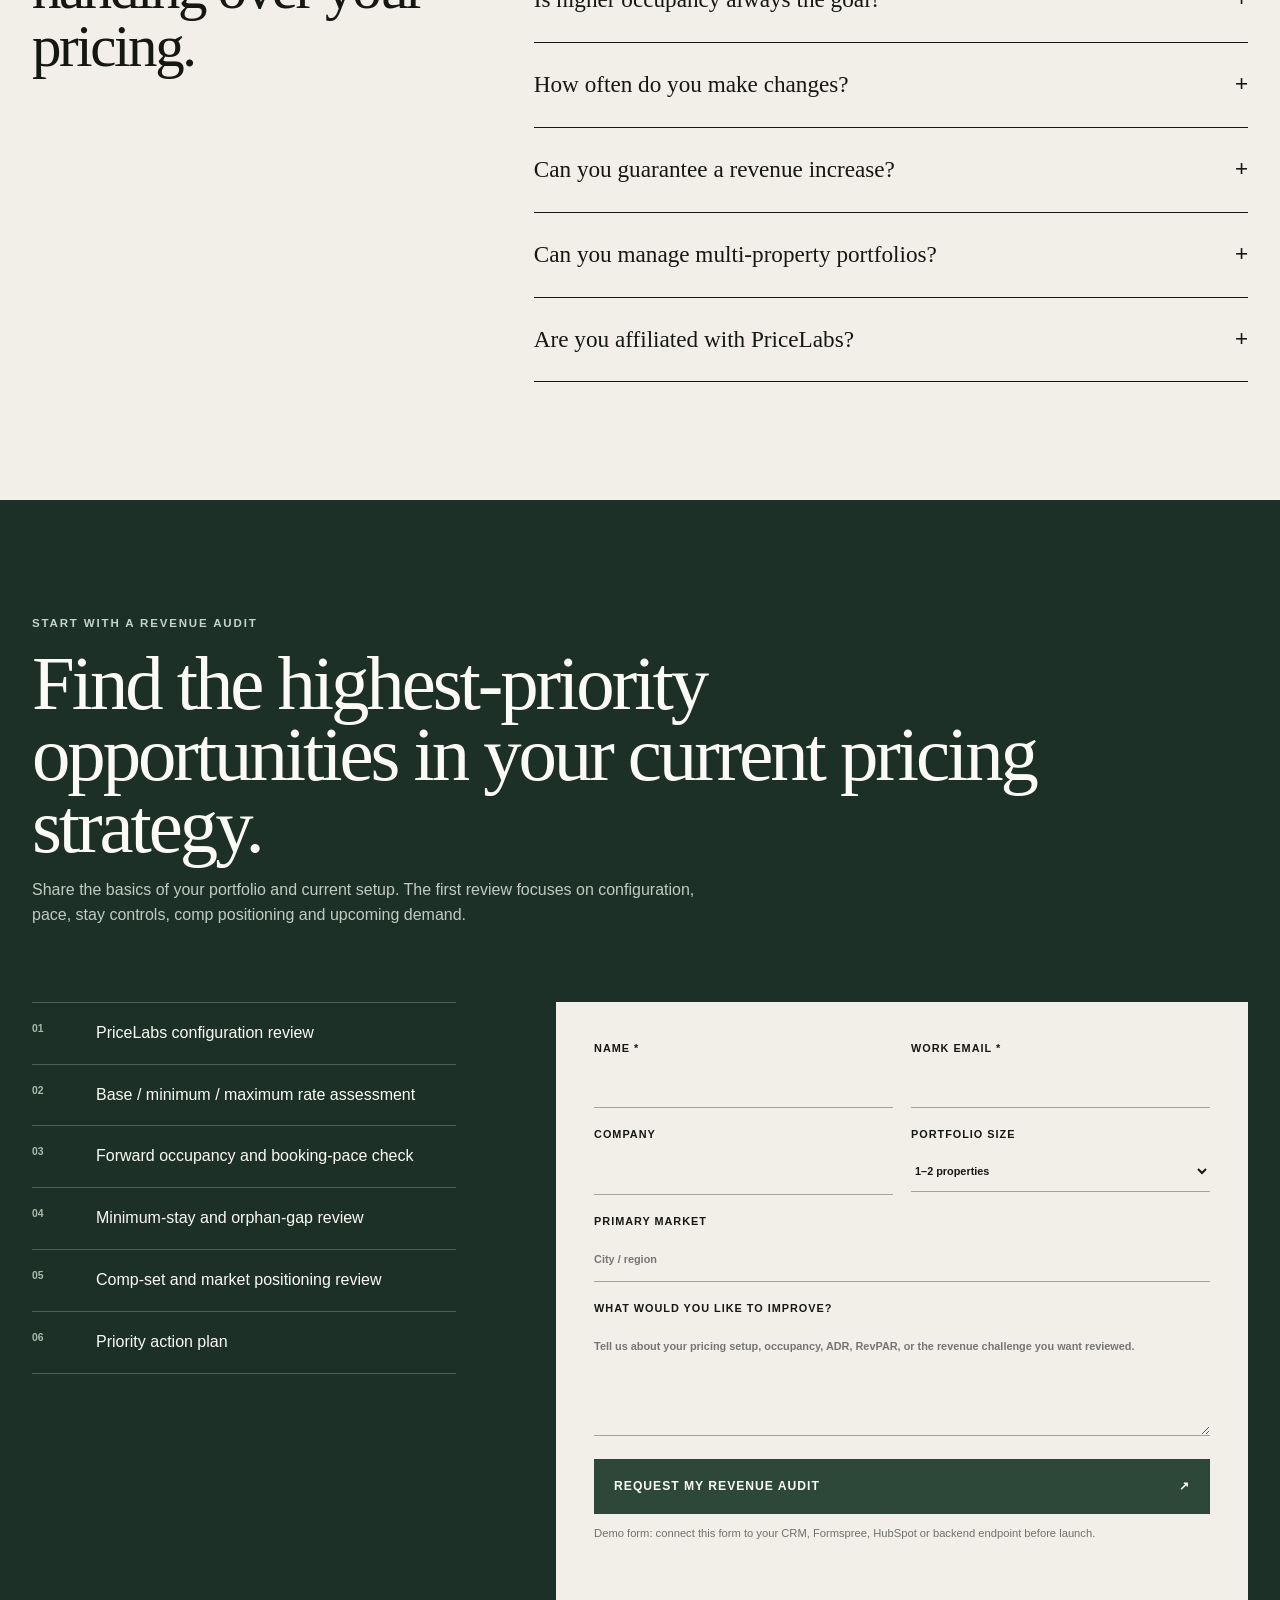
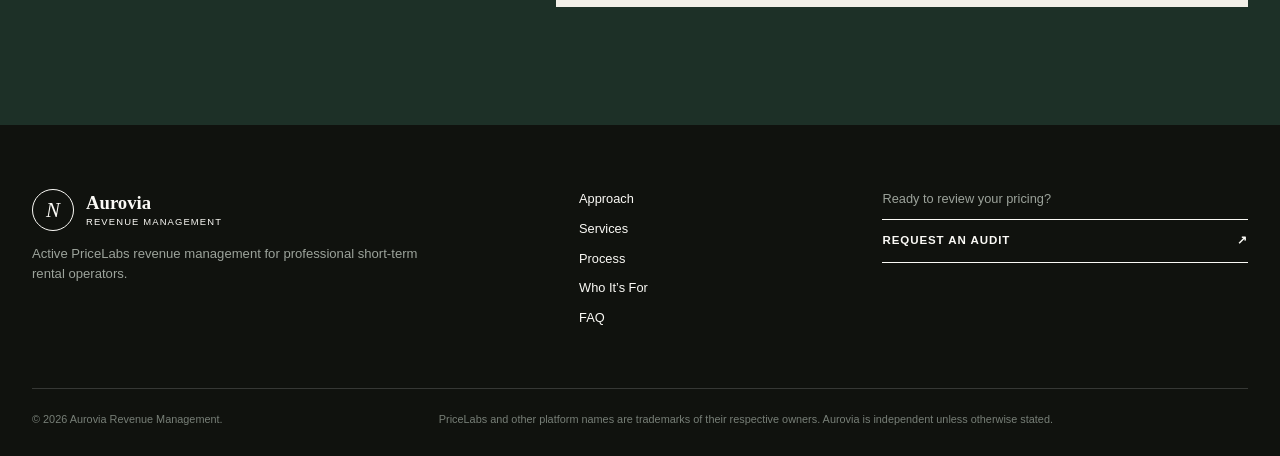
==== commit aec07b9e: "Add files via upload" ====
--- a/index.html
+++ b/index.html
@@ -5,7 +5,7 @@
   <meta name="viewport" content="width=device-width, initial-scale=1.0" />
   <meta name="description" content="Active PriceLabs revenue management for professional short-term rental operators: dynamic pricing, booking pace, stay controls, market benchmarking and revenue reporting." />
   <meta name="theme-color" content="#f2efe8" />
-  <title>Northstar Revenue | PriceLabs Revenue Management</title>
+  <title>Aurovia Revenue | PriceLabs Revenue Management</title>
   <link rel="stylesheet" href="styles.css" />
   <script defer src="script.js"></script>
 </head>
@@ -15,10 +15,10 @@
 
   <header class="site-header" id="siteHeader">
     <div class="shell header-inner">
-      <a class="brand" href="#top" aria-label="Northstar Revenue home">
+      <a class="brand" href="#top" aria-label="Aurovia Revenue home">
         <span class="brand-glyph" aria-hidden="true">N</span>
         <span class="brand-copy">
-          <strong>Northstar</strong>
+          <strong>Aurovia</strong>
           <small>Revenue Management</small>
         </span>
       </a>
@@ -410,7 +410,7 @@
           <p class="kicker light">BUILT FOR PROFESSIONAL OPERATORS</p>
           <h2>You’ve outgrown DIY pricing. <em>You don’t need to build an RM department.</em></h2>
           <p>
-            Northstar acts as a focused revenue-management layer across your existing operating stack,
+            Aurovia acts as a focused revenue-management layer across your existing operating stack,
             keeping the strategy close to the numbers while your team focuses on guests, owners and growth.
           </p>
         </div>
@@ -547,7 +547,7 @@
 
           <details class="faq-item reveal">
             <summary>Are you affiliated with PriceLabs?<span>+</span></summary>
-            <div class="faq-answer"><p>Northstar is presented here as an independent revenue-management service using PriceLabs. Update this answer if your official partner status changes.</p></div>
+            <div class="faq-answer"><p>Aurovia is presented here as an independent revenue-management service using PriceLabs. Update this answer if your official partner status changes.</p></div>
           </details>
         </div>
       </div>
@@ -635,7 +635,7 @@
           <a class="brand footer-brand" href="#top">
             <span class="brand-glyph" aria-hidden="true">N</span>
             <span class="brand-copy">
-              <strong>Northstar</strong>
+              <strong>Aurovia</strong>
               <small>Revenue Management</small>
             </span>
           </a>
@@ -657,8 +657,8 @@
       </div>
 
       <div class="footer-bottom">
-        <p>© <span id="year"></span> Northstar Revenue Management.</p>
-        <p>PriceLabs and other platform names are trademarks of their respective owners. Northstar is independent unless otherwise stated.</p>
+        <p>© <span id="year"></span> Aurovia Revenue Management.</p>
+        <p>PriceLabs and other platform names are trademarks of their respective owners. Aurovia is independent unless otherwise stated.</p>
       </div>
     </div>
   </footer>
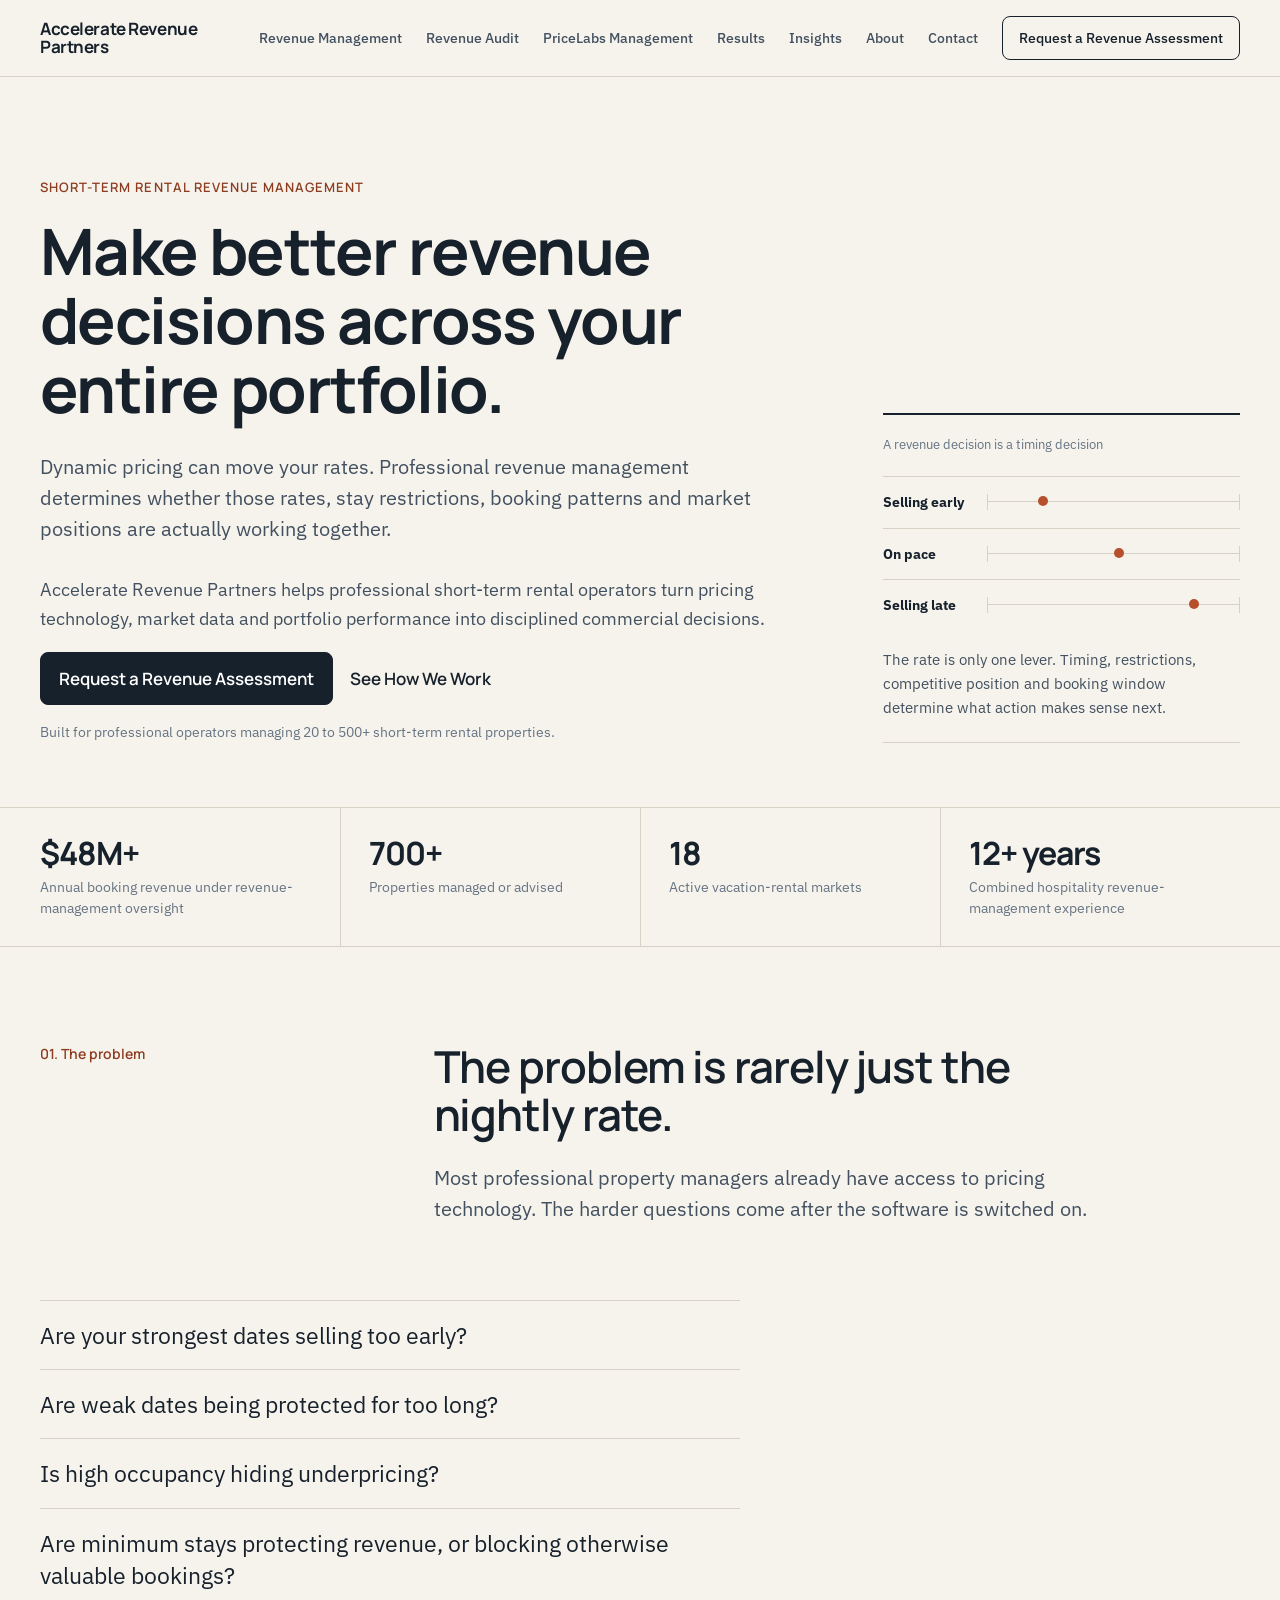
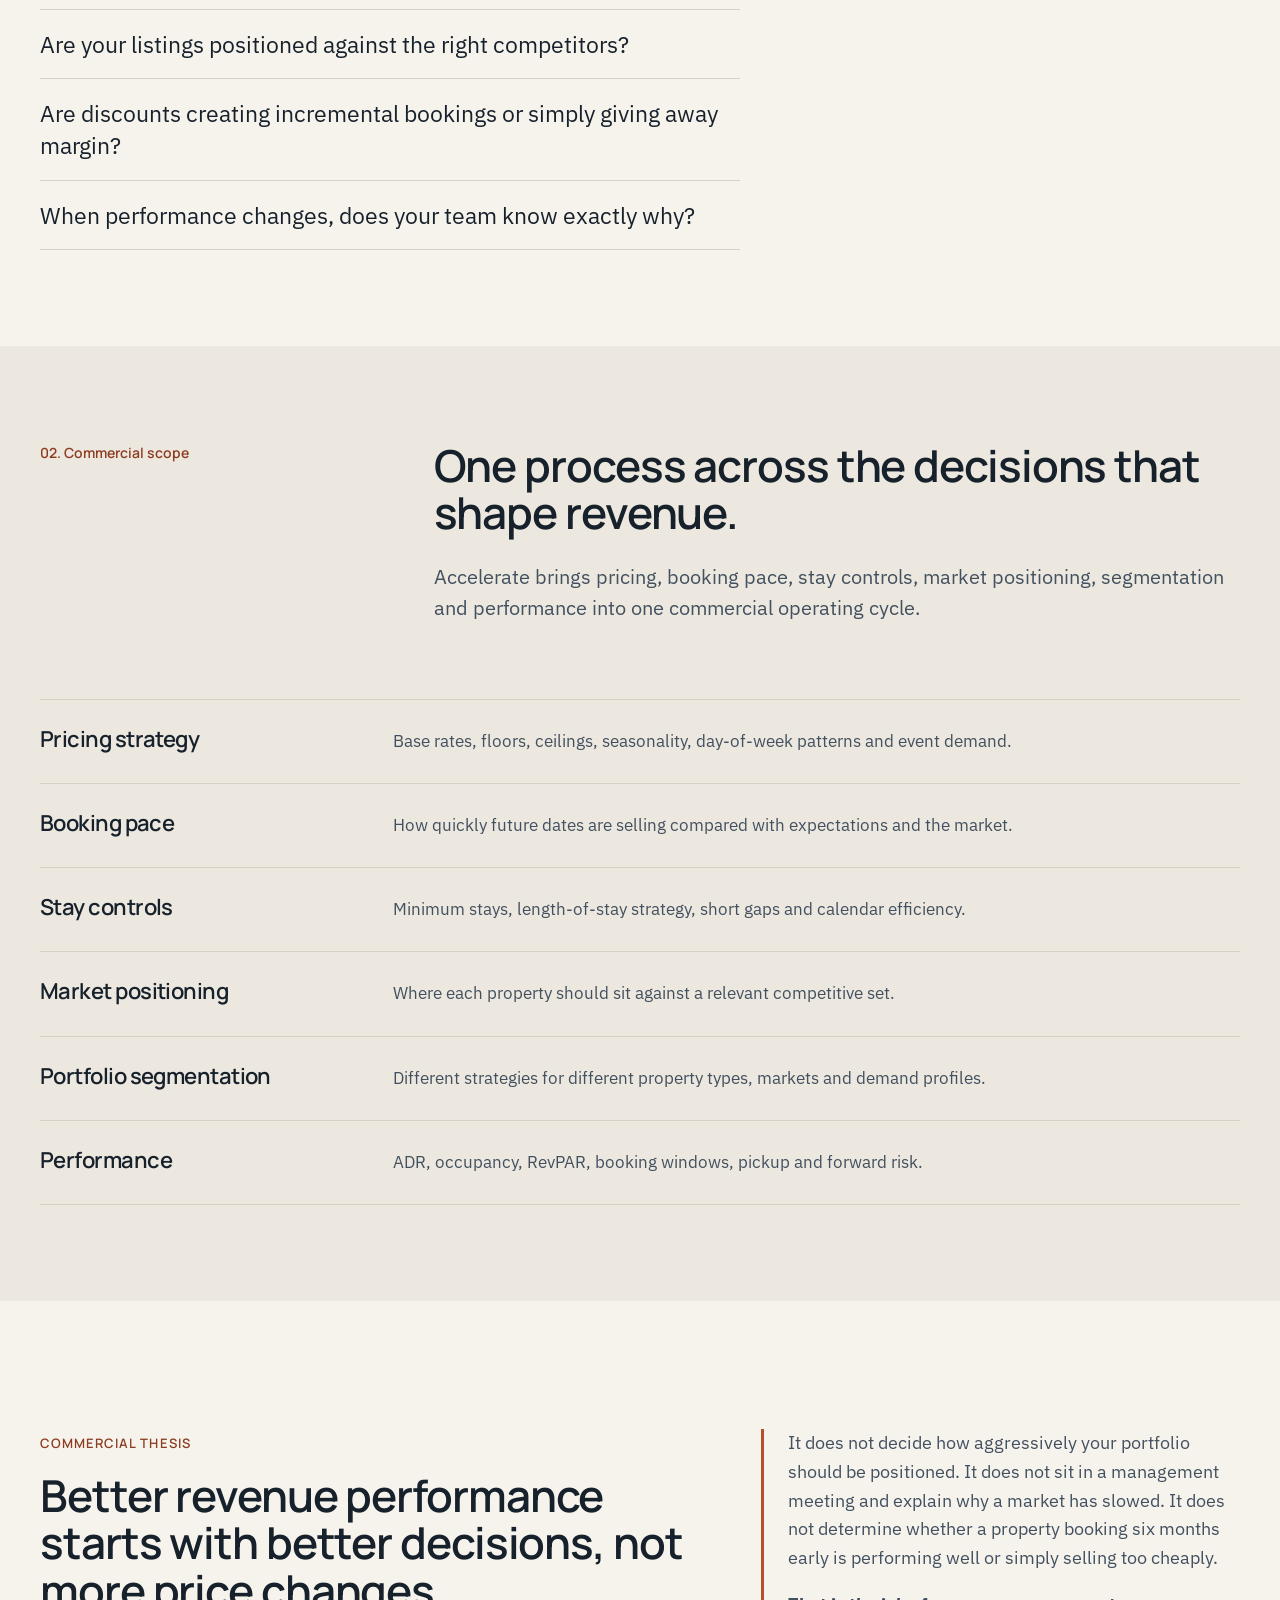
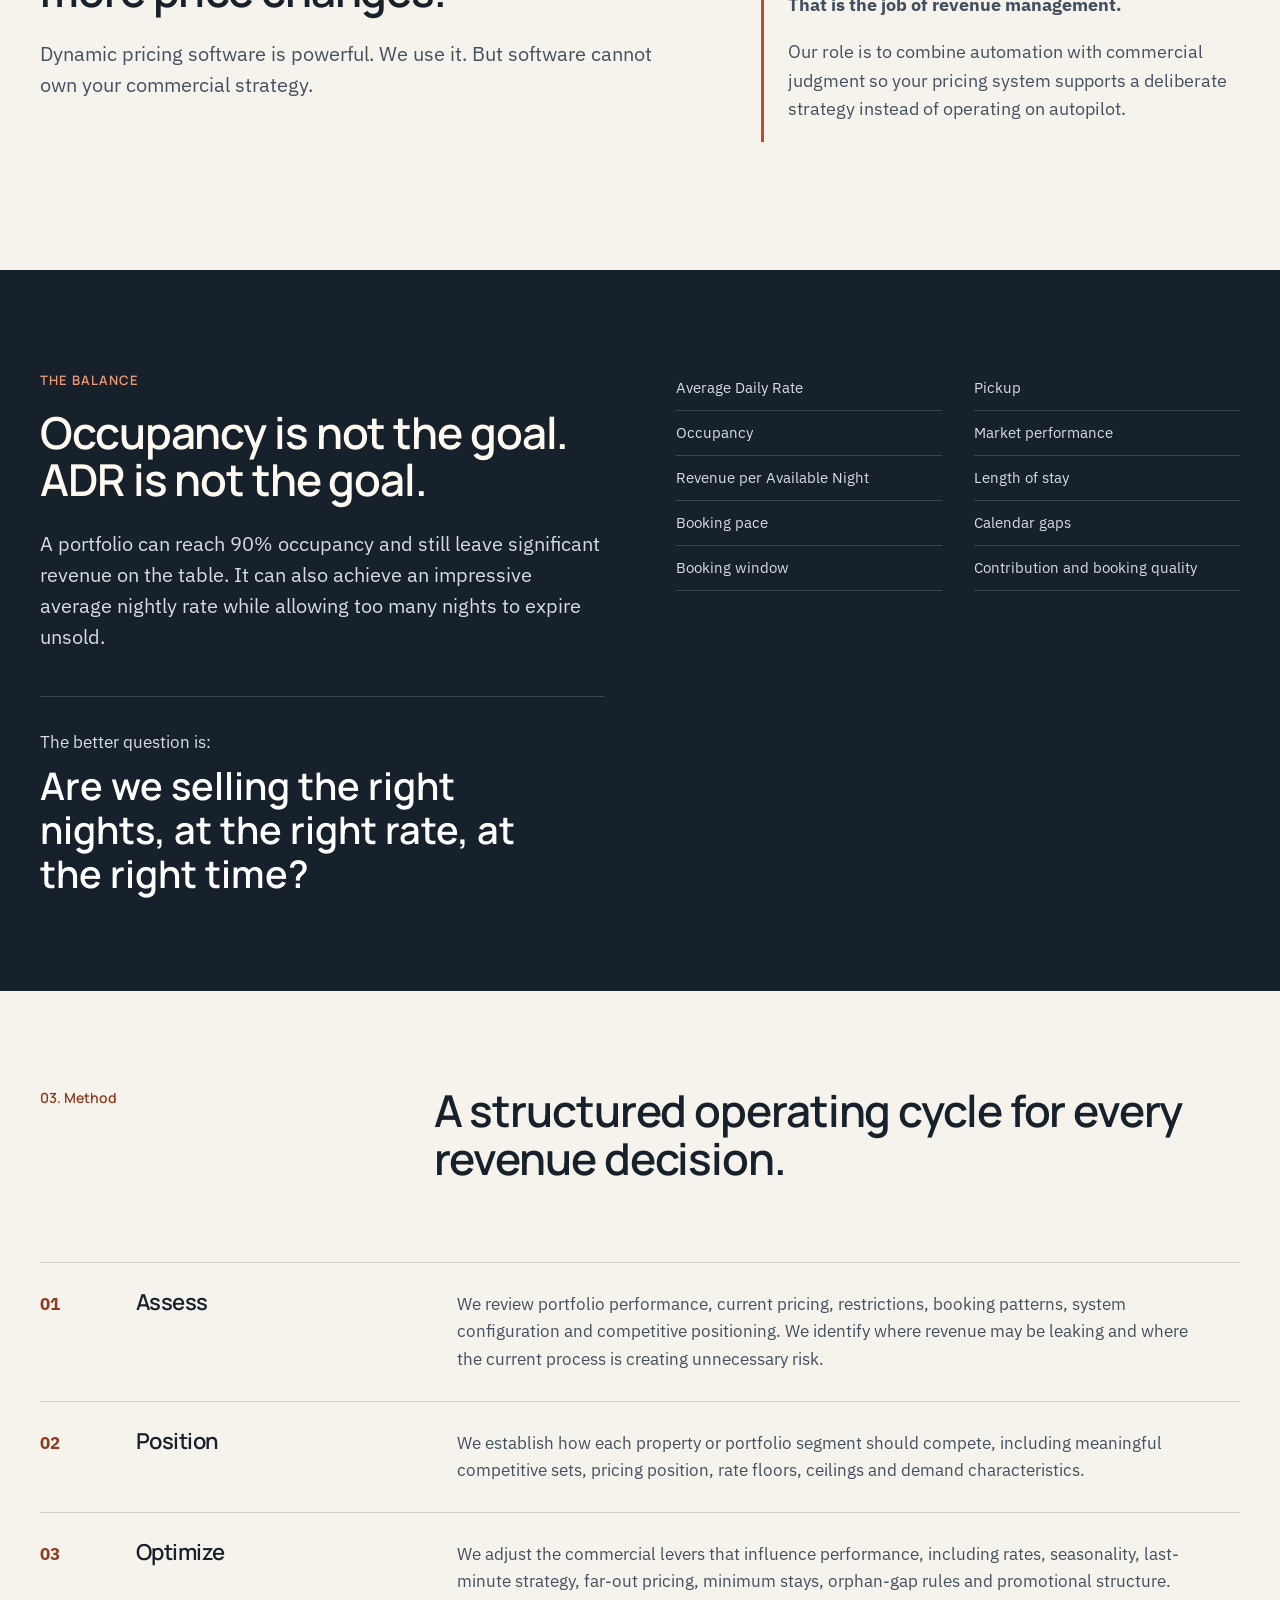
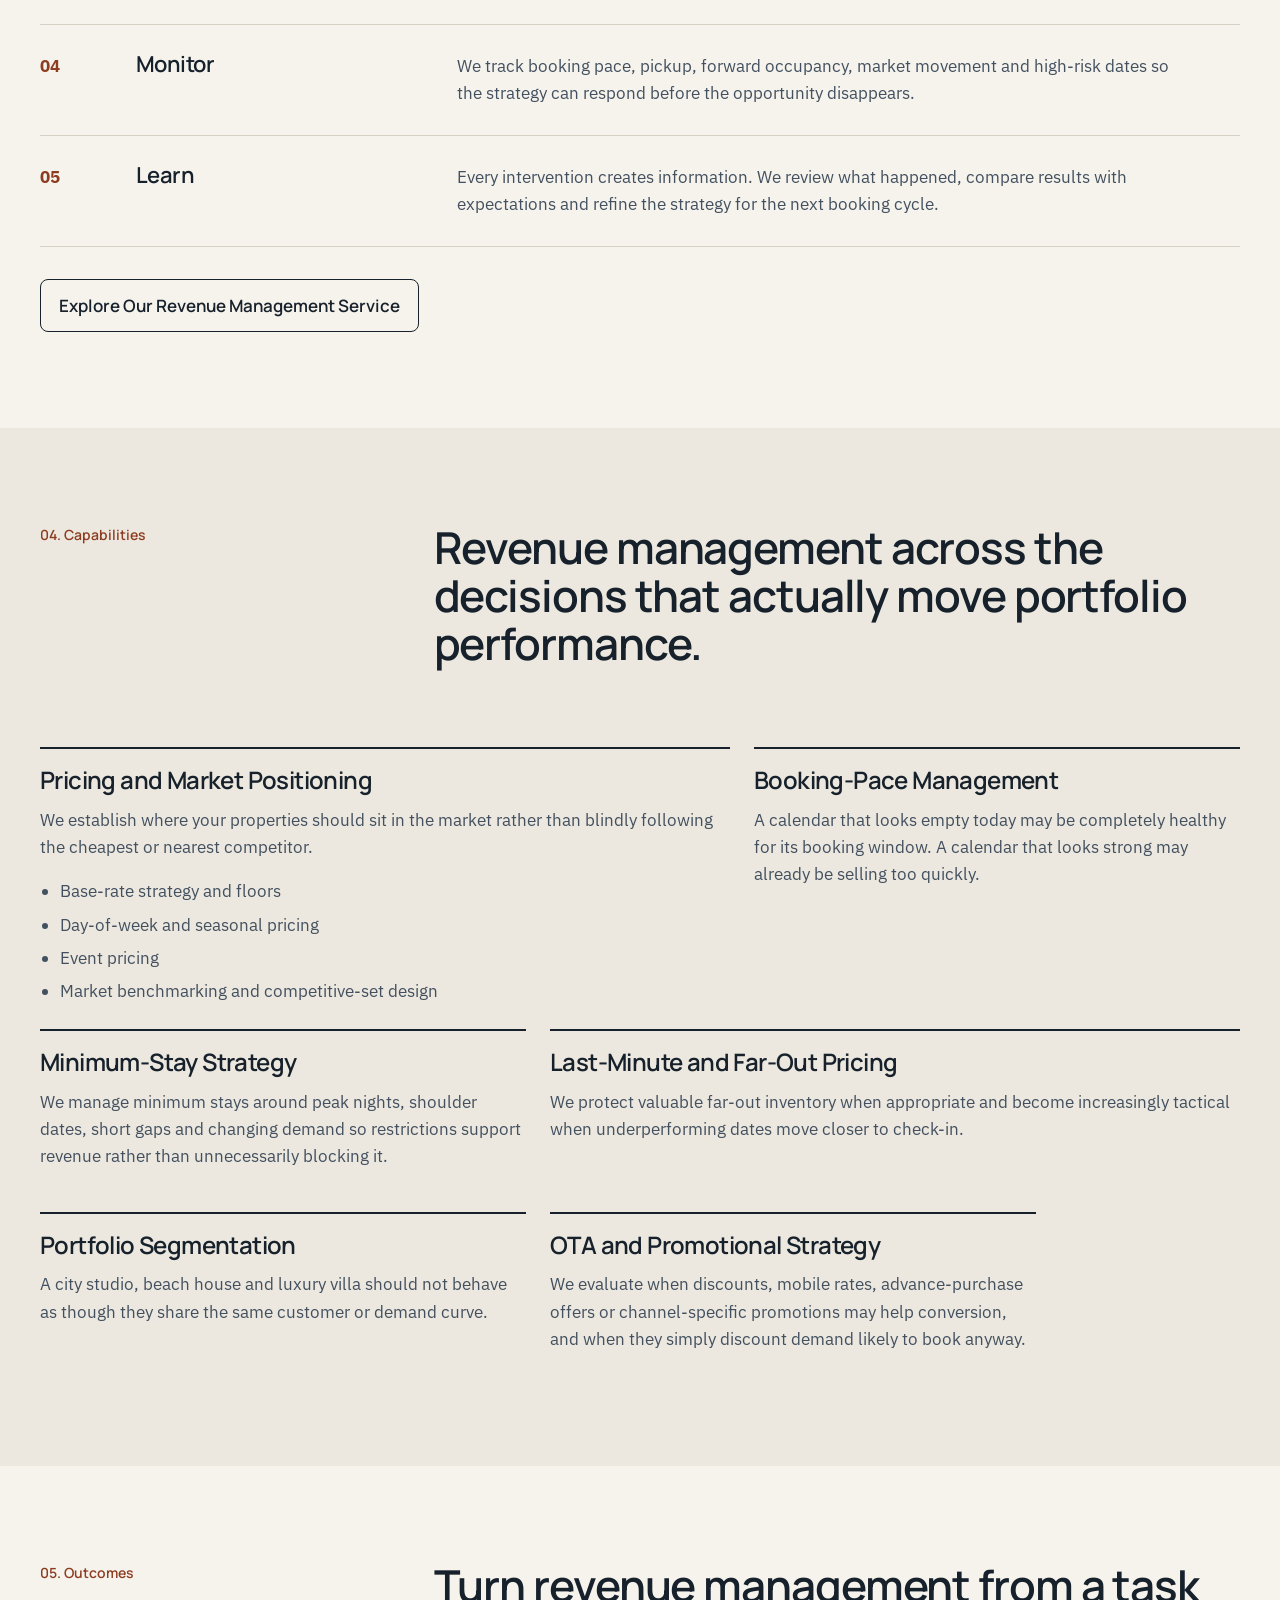
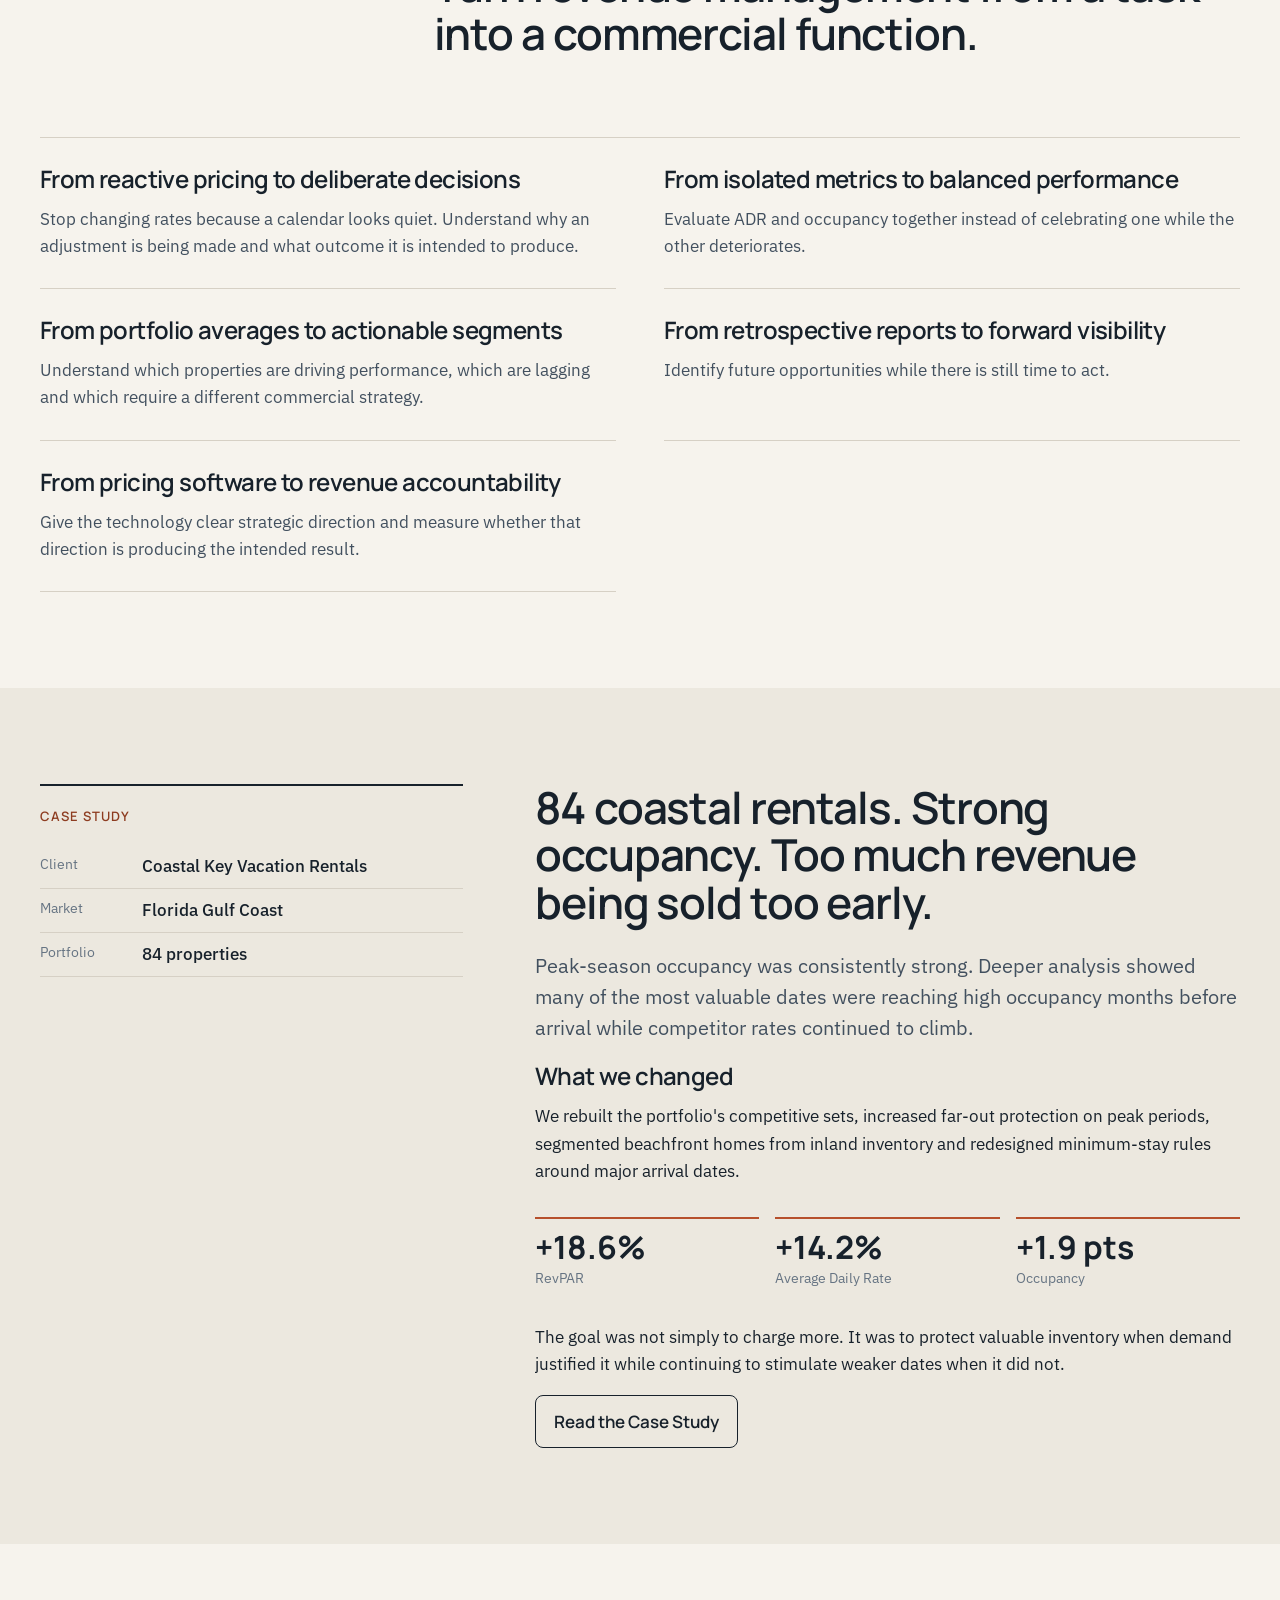
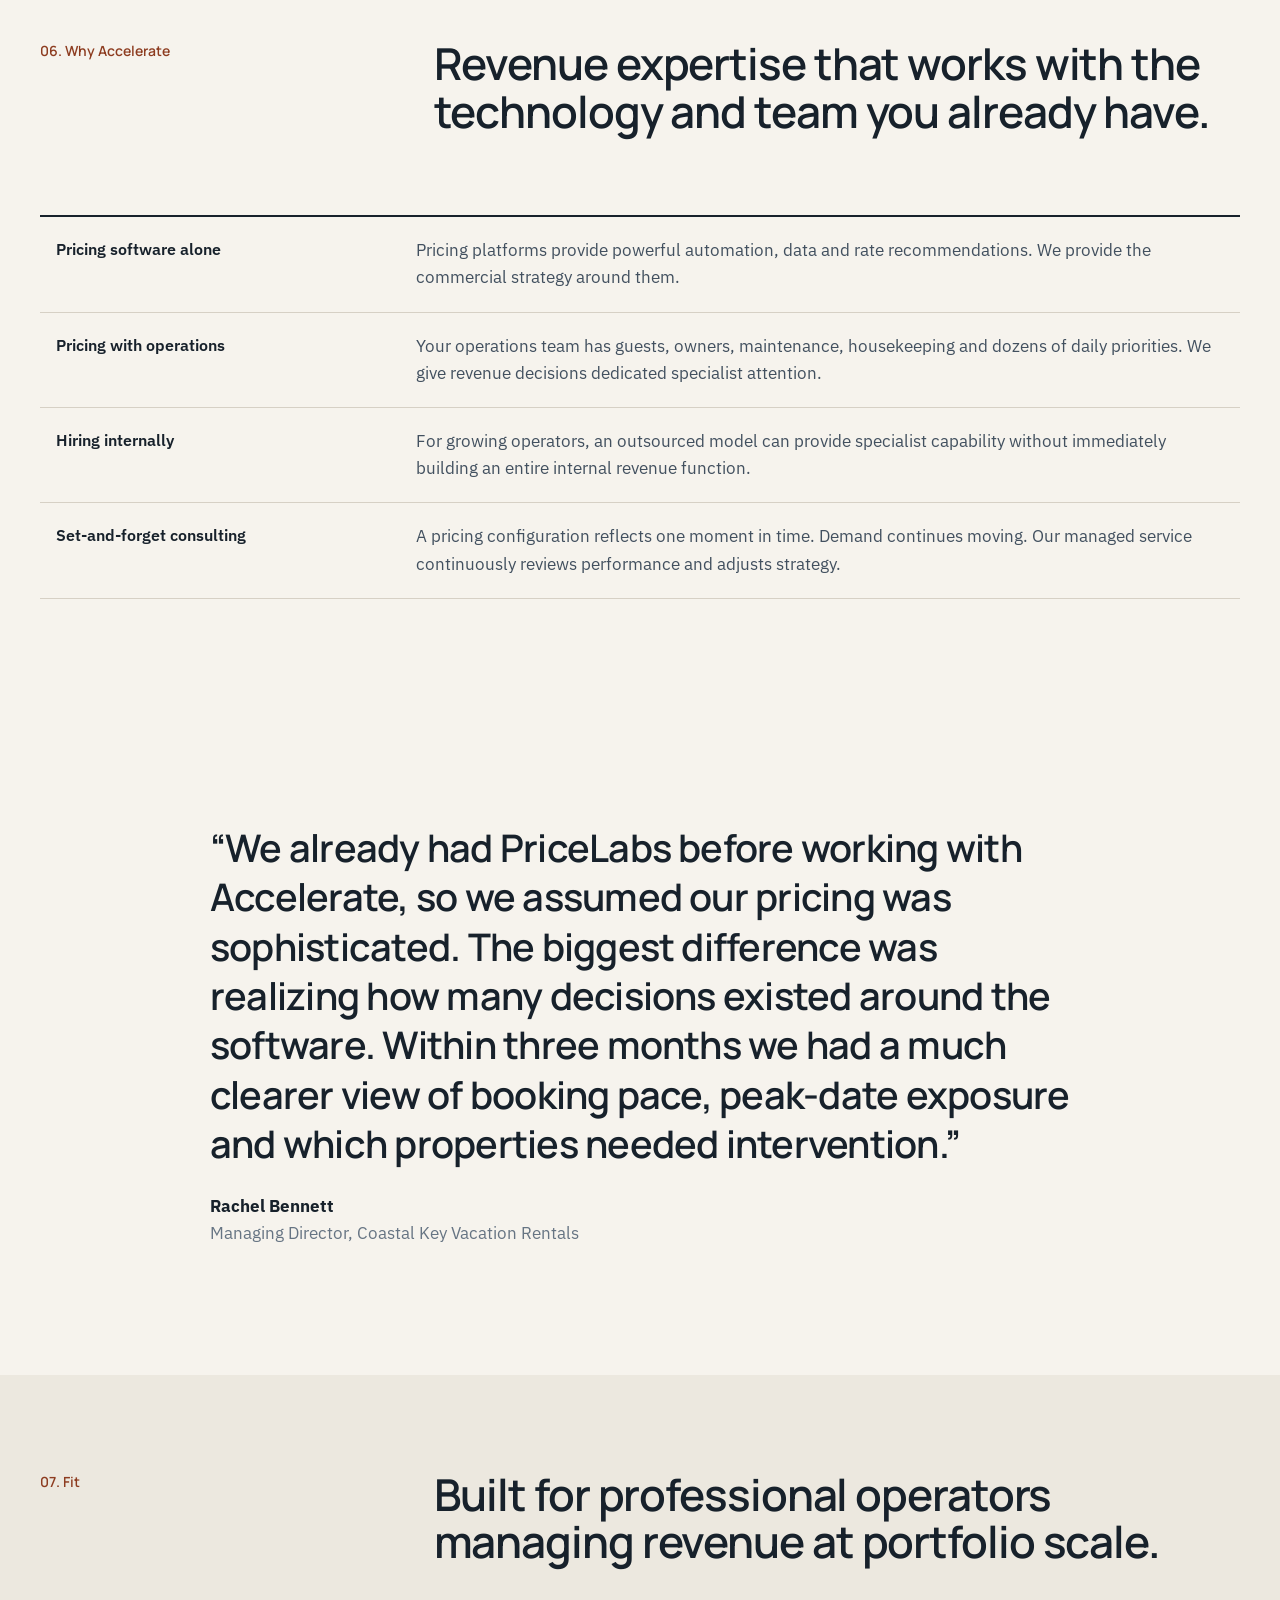
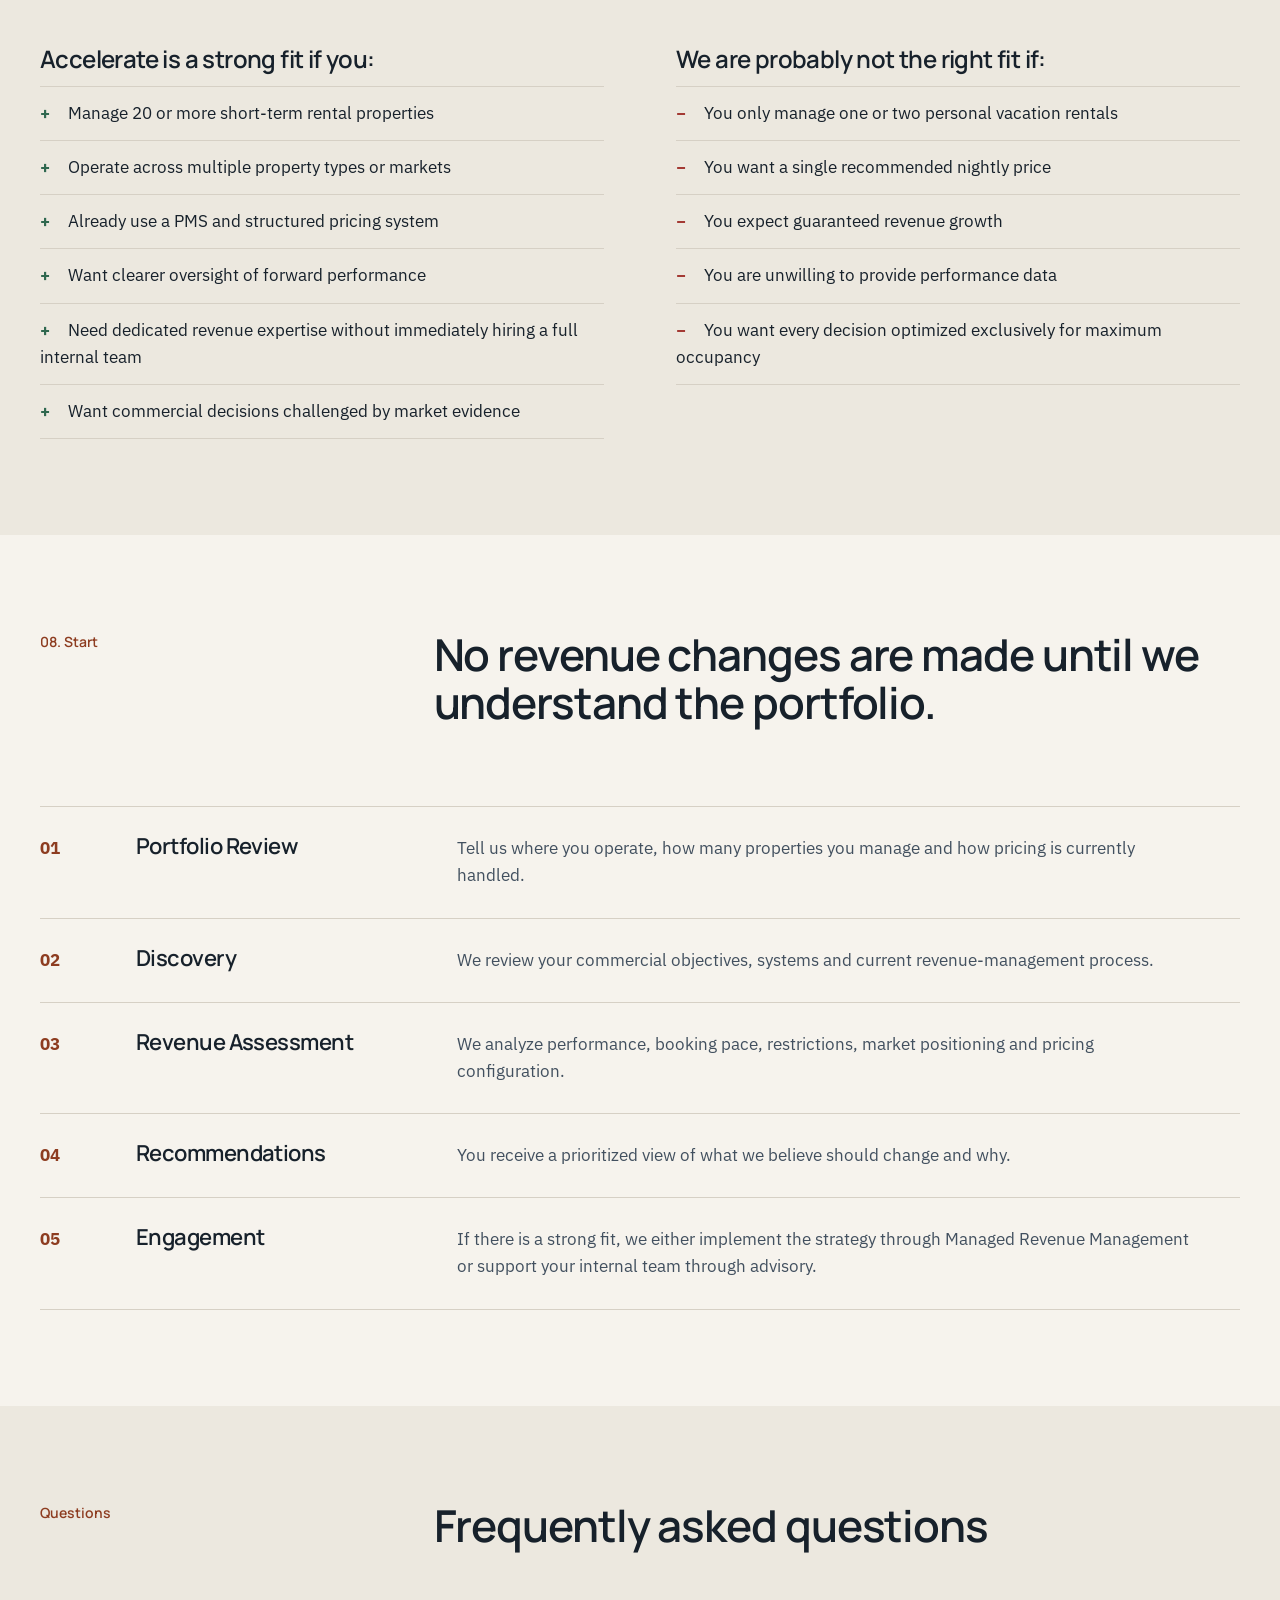
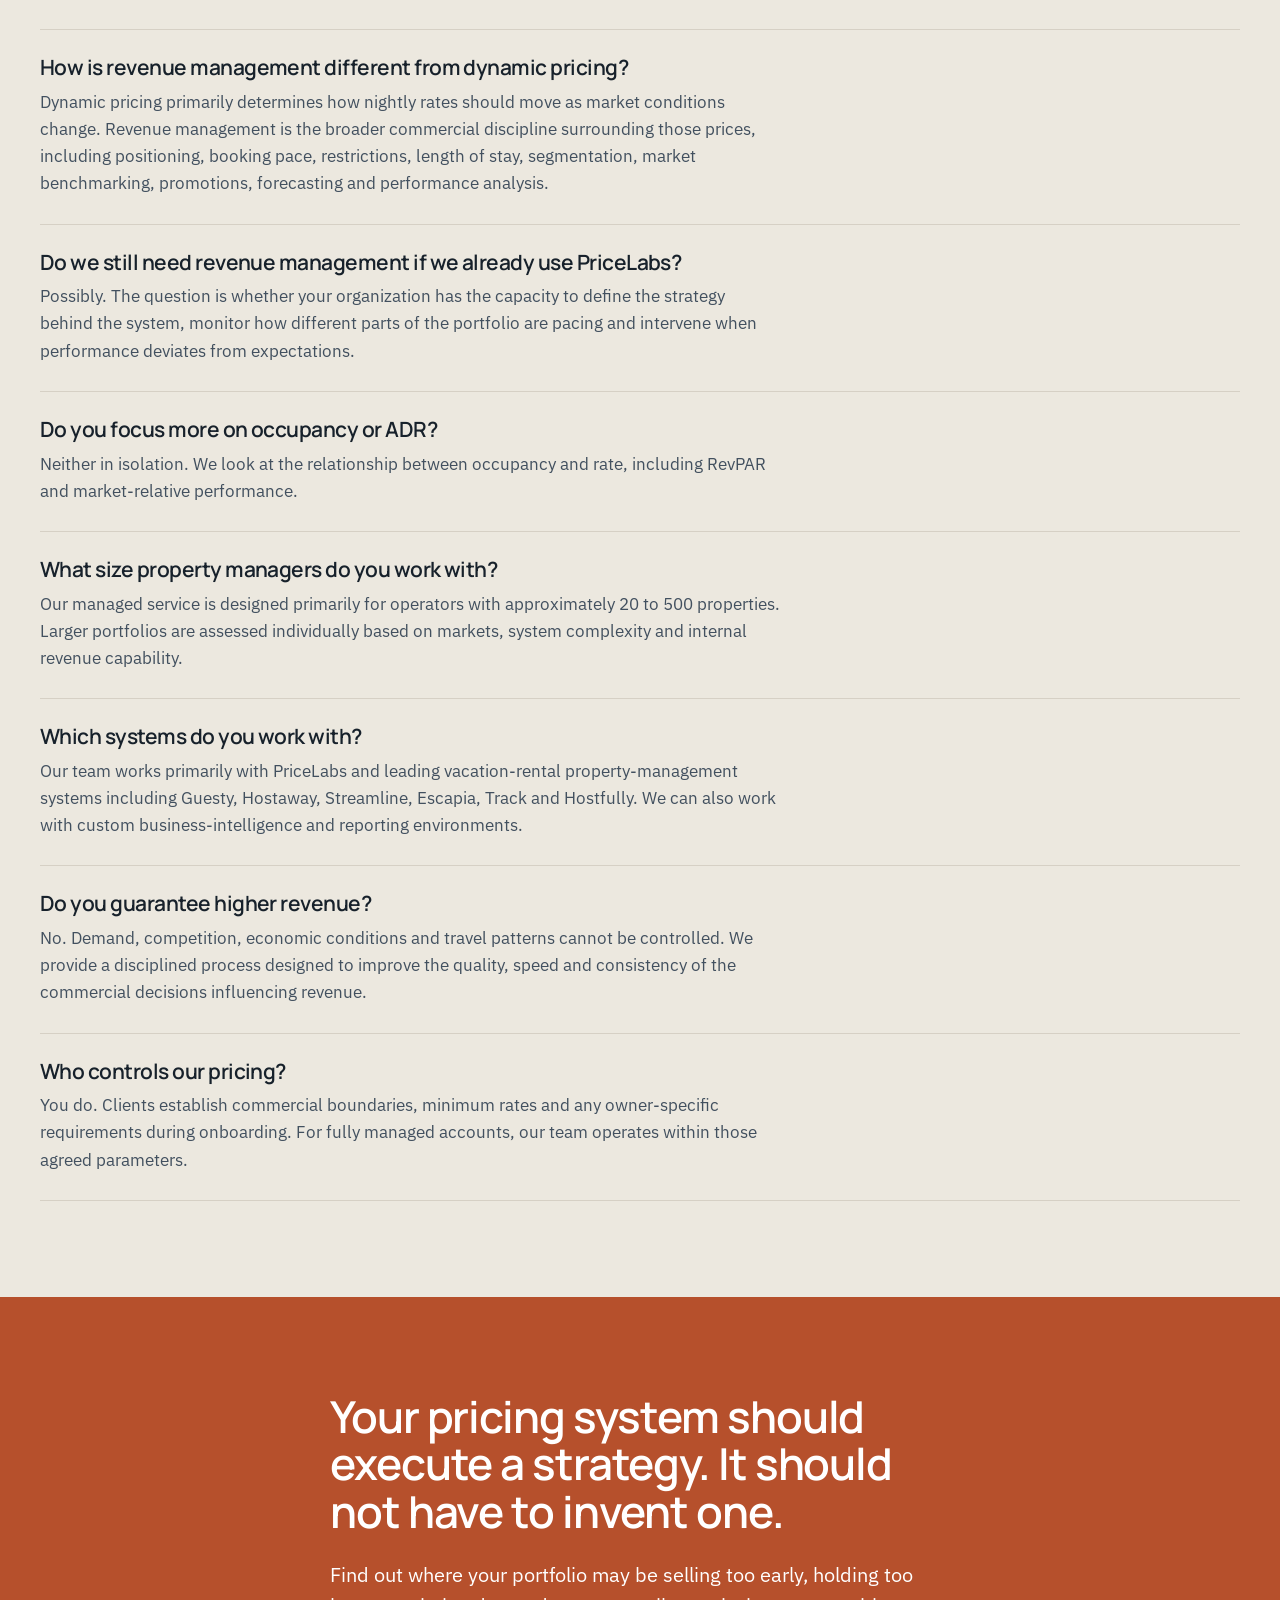
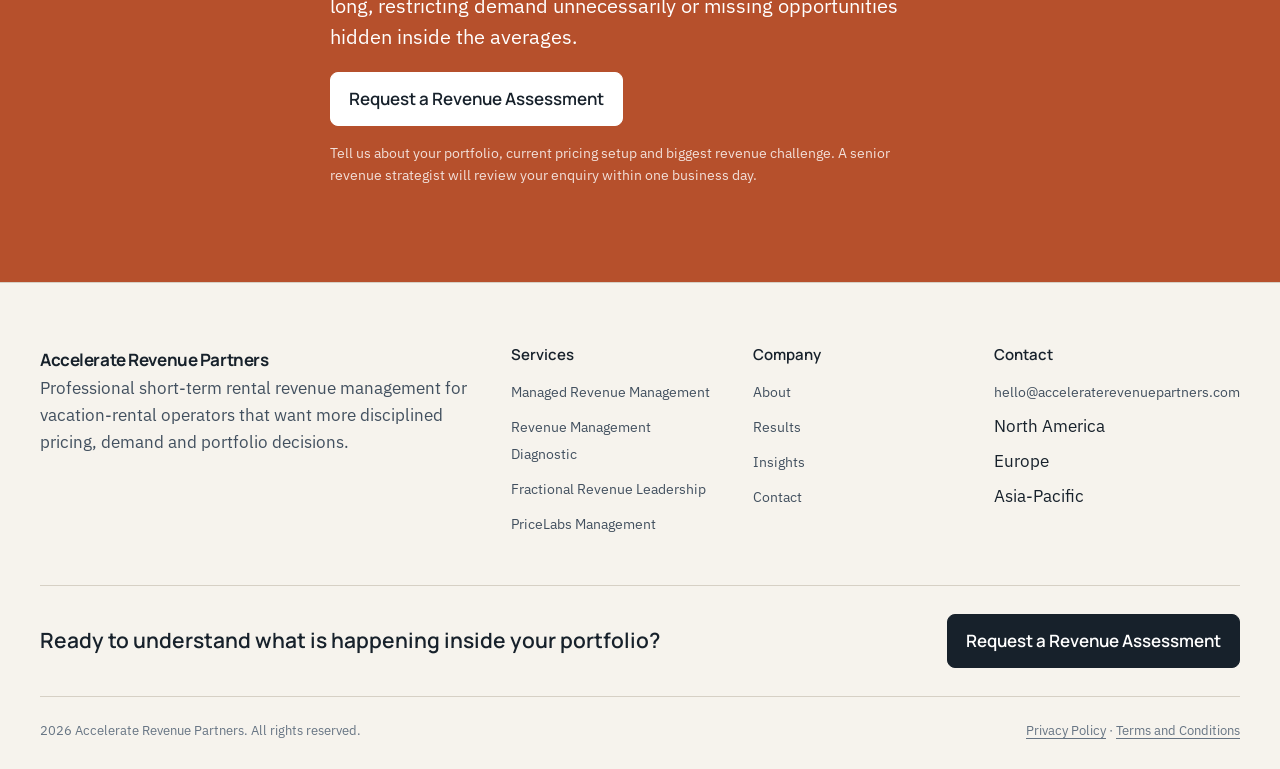
==== commit 7a418a5c: "Add files via upload" ====
--- a/index.html
+++ b/index.html
@@ -1,666 +1,297 @@
-<!DOCTYPE html>
+<!doctype html>
 <html lang="en">
 <head>
-  <meta charset="UTF-8" />
-  <meta name="viewport" content="width=device-width, initial-scale=1.0" />
-  <meta name="description" content="Active PriceLabs revenue management for professional short-term rental operators: dynamic pricing, booking pace, stay controls, market benchmarking and revenue reporting." />
-  <meta name="theme-color" content="#f2efe8" />
-  <title>Aurovia Revenue | PriceLabs Revenue Management</title>
-  <link rel="stylesheet" href="styles.css" />
-  <script defer src="script.js"></script>
+  <meta charset="utf-8">
+    <link rel="icon" href="assets/favicon.svg" type="image/svg+xml">
+<meta name="viewport" content="width=device-width, initial-scale=1">
+  <link rel="preconnect" href="https://fonts.googleapis.com">
+  <link rel="preconnect" href="https://fonts.gstatic.com" crossorigin>
+  <link href="https://fonts.googleapis.com/css2?family=IBM+Plex+Sans:ital,wght@0,400;0,500;0,600;1,400&family=Manrope:wght@600;700&display=swap" rel="stylesheet">
+  <title>Short-Term Rental Revenue Management | Accelerate Revenue Partners</title>
+  <meta name="description" content="Professional revenue management for short-term rental and vacation-rental operators. Improve pricing, booking pace, stay controls and portfolio performance.">
+  <meta name="theme-color" content="#f6f3ed">
+  <link rel="stylesheet" href="assets/css/styles.css">
 </head>
-
 <body>
-  <div class="scroll-progress" aria-hidden="true"><span id="scrollProgress"></span></div>
-
-  <header class="site-header" id="siteHeader">
-    <div class="shell header-inner">
-      <a class="brand" href="#top" aria-label="Aurovia Revenue home">
-        <span class="brand-glyph" aria-hidden="true">N</span>
-        <span class="brand-copy">
-          <strong>Aurovia</strong>
-          <small>Revenue Management</small>
-        </span>
-      </a>
-
-      <nav class="desktop-nav" aria-label="Primary navigation">
-        <a href="#approach">Approach</a>
-        <a href="#services">Services</a>
-        <a href="#process">Process</a>
-        <a href="#fit">Who It’s For</a>
-        <a href="#faq">FAQ</a>
-      </nav>
-
-      <a class="header-cta" href="#audit">Request an Audit <span>↗</span></a>
-
-      <button class="menu-toggle" id="menuToggle" aria-label="Open navigation" aria-expanded="false" aria-controls="mobileMenu">
-        <span></span><span></span>
-      </button>
-    </div>
-
-    <nav class="mobile-menu" id="mobileMenu" aria-label="Mobile navigation">
-      <a href="#approach">Approach</a>
-      <a href="#services">Services</a>
-      <a href="#process">Process</a>
-      <a href="#fit">Who It’s For</a>
-      <a href="#faq">FAQ</a>
-      <a class="mobile-cta" href="#audit">Request an Audit</a>
+<a class="skip-link" href="#main">Skip to main content</a>
+<header class="site-header">
+  <div class="container nav-shell">
+    <a class="brand" href="index.html" aria-label="Accelerate Revenue Partners home">Accelerate Revenue Partners</a>
+    <button class="menu-button" type="button" data-menu-button aria-controls="main-nav" aria-expanded="false">Menu</button>
+    <nav class="site-nav" id="main-nav" data-nav data-open="false" aria-label="Main navigation">
+      <a href="revenue-management-services/index.html">Revenue Management</a><a href="revenue-management-audit/index.html">Revenue Audit</a><a href="pricelabs-management/index.html">PriceLabs Management</a><a href="case-studies/index.html">Results</a><a href="insights/index.html">Insights</a><a href="about/index.html">About</a><a href="contact/index.html">Contact</a>
+      <a class="nav-cta" href="contact/index.html">Request a Revenue Assessment</a>
     </nav>
-  </header>
-
-  <main id="top">
-
-    <!-- HERO -->
-    <section class="hero section-pad">
-      <div class="shell">
-        <div class="hero-meta reveal">
-          <span>STR Revenue Management</span>
-          <span>PriceLabs Specialist</span>
-          <span>For Professional Operators</span>
-        </div>
-
-        <div class="hero-grid">
-          <div class="hero-copy reveal">
-            <p class="kicker">ACTIVE PRICING. HUMAN OVERSIGHT.</p>
-            <h1>
-              Your PriceLabs account should do
-              <em>more than change prices.</em>
-            </h1>
-          </div>
-
-          <div class="hero-side reveal">
-            <p class="hero-intro">
-              Hands-on revenue management for short-term rental operators who want
-              stronger pricing decisions without living inside dashboards.
-            </p>
-            <a class="text-cta" href="#audit">
-              Request your revenue audit
-              <span class="arrow" aria-hidden="true">↗</span>
-            </a>
-          </div>
-        </div>
-
-        <div class="hero-visual reveal" aria-label="Example revenue management dashboard">
-          <div class="visual-label">
-            <span>Example portfolio view</span>
-            <span>Illustrative data</span>
-          </div>
-
-          <div class="dashboard">
-            <div class="dash-left">
-              <span class="tiny-label">FORWARD PERFORMANCE</span>
-              <div class="metric-row">
-                <article>
-                  <span>Occupancy</span>
-                  <strong>76%</strong>
-                  <small>Target pace: 72%</small>
-                </article>
-                <article>
-                  <span>ADR</span>
-                  <strong>$214</strong>
-                  <small>Rate integrity</small>
-                </article>
-                <article>
-                  <span>RevPAR</span>
-                  <strong>$163</strong>
-                  <small>Yield focus</small>
-                </article>
-              </div>
-
-              <div class="chart-block">
-                <div class="chart-head">
-                  <span>Booking pace</span>
-                  <span>Next 12 weeks</span>
-                </div>
-                <svg class="line-chart" viewBox="0 0 740 250" role="img" aria-label="Illustrative booking pace chart">
-                  <defs>
-                    <linearGradient id="areaFill" x1="0" y1="0" x2="0" y2="1">
-                      <stop offset="0%" stop-color="#2d4839" stop-opacity=".24" />
-                      <stop offset="100%" stop-color="#2d4839" stop-opacity="0" />
-                    </linearGradient>
-                  </defs>
-                  <g class="grid-lines">
-                    <line x1="0" y1="40" x2="740" y2="40"></line>
-                    <line x1="0" y1="105" x2="740" y2="105"></line>
-                    <line x1="0" y1="170" x2="740" y2="170"></line>
-                    <line x1="0" y1="235" x2="740" y2="235"></line>
-                  </g>
-                  <path class="area" d="M0 209 C70 190, 110 199, 165 165 C220 131, 250 154, 315 119 C385 82, 435 118, 500 76 C570 31, 626 72, 740 35 L740 250 L0 250 Z"></path>
-                  <path class="line" d="M0 209 C70 190, 110 199, 165 165 C220 131, 250 154, 315 119 C385 82, 435 118, 500 76 C570 31, 626 72, 740 35"></path>
-                </svg>
-              </div>
-            </div>
-
-            <aside class="decision-panel">
-              <span class="tiny-label">TODAY’S DECISIONS</span>
-              <div class="decision-item">
-                <span class="decision-number">01</span>
-                <div>
-                  <strong>Protect peak weekend</strong>
-                  <p>Pickup is running ahead of pace; preserve remaining inventory.</p>
-                </div>
-              </div>
-              <div class="decision-item">
-                <span class="decision-number">02</span>
-                <div>
-                  <strong>Open two-night gap</strong>
-                  <p>Reduce stay restriction instead of discounting the entire week.</p>
-                </div>
-              </div>
-              <div class="decision-item">
-                <span class="decision-number">03</span>
-                <div>
-                  <strong>Recheck comp set</strong>
-                  <p>Two nearby listings changed positioning; benchmark the right alternatives.</p>
-                </div>
-              </div>
-            </aside>
-          </div>
-        </div>
-      </div>
-    </section>
-
-    <!-- EDITORIAL INTRO -->
-    <section class="editorial-intro section-pad" id="approach">
-      <div class="shell editorial-grid">
-        <div class="section-index reveal">
-          <span>01</span>
-          <p>Revenue strategy, not software setup</p>
-        </div>
-
-        <div class="editorial-copy reveal">
-          <p class="kicker">THE DIFFERENCE</p>
-          <h2>PriceLabs is the engine.<br><em>Revenue management is the driver.</em></h2>
-          <div class="two-col-copy">
-            <p>
-              Dynamic pricing software can react to market data. It cannot decide what matters most
-              to your business this month: protecting ADR, building weekday occupancy, defending a
-              premium position, or holding back inventory for a high-demand period.
-            </p>
-            <p>
-              Active revenue management adds judgment. We interpret booking pace, comp behavior,
-              stay restrictions, seasonality, event demand and calendar shape—then decide whether to
-              raise, hold, discount, or change the rules around the night.
-            </p>
-          </div>
-        </div>
-      </div>
-    </section>
-
-    <!-- TICKER -->
-    <section class="ticker" aria-label="Revenue management capabilities">
-      <div class="ticker-track">
-        <span>Booking Pace</span><i>•</i>
-        <span>Dynamic Pricing</span><i>•</i>
-        <span>Minimum Stays</span><i>•</i>
-        <span>Orphan Gaps</span><i>•</i>
-        <span>Market Benchmarking</span><i>•</i>
-        <span>Event Pricing</span><i>•</i>
-        <span>RevPAR</span><i>•</i>
-        <span>Portfolio Reporting</span><i>•</i>
-        <span>Booking Pace</span><i>•</i>
-        <span>Dynamic Pricing</span><i>•</i>
-        <span>Minimum Stays</span><i>•</i>
-        <span>Orphan Gaps</span><i>•</i>
-      </div>
-    </section>
-
-    <!-- FOUR LEVERS -->
-    <section class="levers section-pad">
-      <div class="shell">
-        <div class="section-title-row reveal">
-          <div>
-            <p class="kicker">THE FOUR REVENUE LEVERS</p>
-            <h2>A pricing strategy built around <em>how your calendar actually sells.</em></h2>
-          </div>
-          <p>
-            Every intervention should connect to a commercial reason.
-            We focus on four levers instead of endlessly changing settings.
-          </p>
-        </div>
-
-        <div class="lever-list">
-          <article class="lever-row reveal">
-            <span class="lever-no">01</span>
-            <h3>Price</h3>
-            <p>Base positioning, floors, ceilings, day-of-week demand, seasonality, events, far-out premiums and last-minute adjustments.</p>
-            <span class="lever-symbol">↗</span>
-          </article>
-
-          <article class="lever-row reveal">
-            <span class="lever-no">02</span>
-            <h3>Pace</h3>
-            <p>Compare pickup and forward occupancy against expected booking behavior before a slow or fast period becomes expensive.</p>
-            <span class="lever-symbol">↗</span>
-          </article>
-
-          <article class="lever-row reveal">
-            <span class="lever-no">03</span>
-            <h3>Calendar</h3>
-            <p>Use dynamic minimum stays, gap rules and length-of-stay controls to reduce stranded inventory and improve sellability.</p>
-            <span class="lever-symbol">↗</span>
-          </article>
-
-          <article class="lever-row reveal">
-            <span class="lever-no">04</span>
-            <h3>Market</h3>
-            <p>Benchmark against listings guests realistically compare with yours—not a generic market average.</p>
-            <span class="lever-symbol">↗</span>
-          </article>
-        </div>
-      </div>
-    </section>
-
-    <!-- PROBLEM -->
-    <section class="problem-section section-pad">
-      <div class="shell problem-grid">
-        <div class="problem-sticky reveal">
-          <p class="kicker light">DIAGNOSE BEFORE YOU DISCOUNT</p>
-          <h2>Sometimes the problem <em>isn’t the price.</em></h2>
-          <p>
-            An empty night can be caused by price—but it can also be caused by restrictions,
-            poor calendar shape, a weak comp set, or conversion friction.
-          </p>
-        </div>
-
-        <div class="problem-list">
-          <article class="problem-item reveal">
-            <span>01</span>
-            <div><h3>Minimum-stay friction</h3><p>A rigid three-night rule can block demand even when your nightly rate is competitive.</p></div>
-          </article>
-          <article class="problem-item reveal">
-            <span>02</span>
-            <div><h3>Orphan gaps</h3><p>One- and two-night holes can become unsellable unless your rules flex around the gap.</p></div>
-          </article>
-          <article class="problem-item reveal">
-            <span>03</span>
-            <div><h3>Booking-window mismatch</h3><p>Your listing may naturally convert later or earlier than the wider market.</p></div>
-          </article>
-          <article class="problem-item reveal">
-            <span>04</span>
-            <div><h3>Wrong competitors</h3><p>Comparing against every listing nearby can lead to the wrong pricing conclusion.</p></div>
-          </article>
-          <article class="problem-item reveal">
-            <span>05</span>
-            <div><h3>Weekday weakness</h3><p>Targeted day-of-week action is often more efficient than lowering the whole pricing curve.</p></div>
-          </article>
-          <article class="problem-item reveal">
-            <span>06</span>
-            <div><h3>Conversion friction</h3><p>Fees, availability, channel promotions or listing quality can suppress demand independently of rate.</p></div>
-          </article>
-        </div>
-      </div>
-    </section>
-
-    <!-- SERVICES -->
-    <section class="services section-pad" id="services">
-      <div class="shell">
-        <div class="section-index wide reveal">
-          <span>02</span>
-          <p>Engagement options</p>
-        </div>
-
-        <div class="services-head reveal">
-          <p class="kicker">SERVICES</p>
-          <h2>Start with the level of support your portfolio needs.</h2>
-        </div>
-
-        <div class="service-grid">
-          <article class="service-card reveal">
-            <span class="service-no">01</span>
-            <div class="service-main">
-              <p class="service-type">DIAGNOSTIC</p>
-              <h3>Revenue Audit</h3>
-              <p>An expert second opinion on your current PriceLabs setup, booking pace and stay controls.</p>
-            </div>
-            <ul>
-              <li>Base / min / max review</li>
-              <li>Forward occupancy and pace</li>
-              <li>Minimum-stay and gap review</li>
-              <li>Comp-set positioning</li>
-              <li>Priority action plan</li>
-            </ul>
-            <a href="#audit">Request audit <span>↗</span></a>
-          </article>
-
-          <article class="service-card dark-card reveal">
-            <span class="service-no">02</span>
-            <div class="service-main">
-              <p class="service-type">FOUNDATION</p>
-              <h3>PriceLabs Optimization</h3>
-              <p>Rebuild the pricing architecture around your property mix, market and commercial objectives.</p>
-            </div>
-            <ul>
-              <li>Pricing framework</li>
-              <li>Rate floors and ceilings</li>
-              <li>Occupancy adjustments</li>
-              <li>Last-minute / far-out rules</li>
-              <li>Dynamic stay controls</li>
-            </ul>
-            <a href="#audit">Optimize my setup <span>↗</span></a>
-          </article>
-
-          <article class="service-card reveal">
-            <span class="service-no">03</span>
-            <div class="service-main">
-              <p class="service-type">ONGOING</p>
-              <h3>Active Revenue Management</h3>
-              <p>Continuous oversight for operators who want pricing managed—not merely configured.</p>
-            </div>
-            <ul>
-              <li>Weekly portfolio review</li>
-              <li>Booking-pace monitoring</li>
-              <li>Market and event checks</li>
-              <li>Gap / stay optimization</li>
-              <li>Owner-ready reporting</li>
-            </ul>
-            <a href="#audit">Discuss management <span>↗</span></a>
-          </article>
-        </div>
-      </div>
-    </section>
-
-    <!-- PROCESS -->
-    <section class="process section-pad" id="process">
-      <div class="shell">
-        <div class="section-title-row reveal">
-          <div>
-            <p class="kicker">THE OPERATING RHYTHM</p>
-            <h2>Audit. Build. Monitor.<br><em>Intervene. Report.</em></h2>
-          </div>
-          <p>
-            Dynamic pricing works best when automation has a disciplined review cycle behind it.
-          </p>
-        </div>
-
-        <div class="process-list">
-          <article class="process-row reveal">
-            <span>01</span>
-            <h3>Revenue Audit</h3>
-            <p>Review PriceLabs settings, occupancy, ADR, RevPAR, booking pace, minimum stays, gaps and market position.</p>
-          </article>
-          <article class="process-row reveal">
-            <span>02</span>
-            <h3>Strategy Build</h3>
-            <p>Define positioning, rate guardrails, last-minute logic, far-out protection, event overrides and stay controls.</p>
-          </article>
-          <article class="process-row reveal">
-            <span>03</span>
-            <h3>Implementation</h3>
-            <p>Configure PriceLabs around your operating model instead of relying on generic default settings.</p>
-          </article>
-          <article class="process-row reveal">
-            <span>04</span>
-            <h3>Active Monitoring</h3>
-            <p>Watch pickup, forward occupancy, market compression and exception dates; act when the signal justifies it.</p>
-          </article>
-          <article class="process-row reveal">
-            <span>05</span>
-            <h3>Executive Reporting</h3>
-            <p>Communicate what happened, why it happened and what we are doing next—in plain commercial language.</p>
-          </article>
-        </div>
-      </div>
-    </section>
-
-    <!-- FIT -->
-    <section class="fit-section section-pad" id="fit">
-      <div class="shell fit-grid">
-        <div class="fit-copy reveal">
-          <p class="kicker light">BUILT FOR PROFESSIONAL OPERATORS</p>
-          <h2>You’ve outgrown DIY pricing. <em>You don’t need to build an RM department.</em></h2>
-          <p>
-            Aurovia acts as a focused revenue-management layer across your existing operating stack,
-            keeping the strategy close to the numbers while your team focuses on guests, owners and growth.
-          </p>
-        </div>
-
-        <div class="fit-cards">
-          <article class="fit-card reveal">
-            <span>3–10</span>
-            <h3>Growing Host</h3>
-            <p>You know PriceLabs works, but managing every customization and calendar is consuming too much operator time.</p>
-          </article>
-          <article class="fit-card reveal">
-            <span>10–30</span>
-            <h3>Professional Operator</h3>
-            <p>Pricing inconsistencies, owner expectations and market complexity are becoming harder to control manually.</p>
-          </article>
-          <article class="fit-card reveal">
-            <span>30+</span>
-            <h3>Property Manager</h3>
-            <p>You need portfolio standards, market segmentation, exception management and concise commercial reporting.</p>
-          </article>
-        </div>
-      </div>
-    </section>
-
-    <!-- CALCULATOR -->
-    <section class="calculator-section section-pad">
-      <div class="shell calculator-grid">
-        <div class="calculator-copy reveal">
-          <p class="kicker">ILLUSTRATIVE REVENUE LENS</p>
-          <h2>What would a small change in RevPAR mean across your portfolio?</h2>
-          <p>
-            This calculator is for scenario planning only. It does not predict or guarantee results;
-            it simply translates a chosen percentage change into an annualized dollar amount.
-          </p>
-        </div>
-
-        <div class="calculator reveal" id="calculator">
-          <label>
-            Current average monthly booking revenue
-            <div class="input-prefix">
-              <span>$</span>
-              <input id="monthlyRevenue" type="number" min="0" step="100" value="85000" inputmode="decimal" />
-            </div>
-          </label>
-
-          <label>
-            Scenario change
-            <div class="range-line">
-              <input id="upliftRange" type="range" min="1" max="20" value="7" />
-              <output id="upliftOutput">7%</output>
-            </div>
-          </label>
-
-          <div class="calculator-result">
-            <span>Illustrative annual revenue difference</span>
-            <strong id="annualImpact">$71,400</strong>
-            <small id="monthlyImpact">Equivalent to $5,950 per month</small>
-          </div>
-
-          <p class="calculator-note">
-            Not a forecast. Actual performance depends on demand, listing quality, market conditions,
-            channel mix, regulations, pricing execution and other factors.
-          </p>
-        </div>
-      </div>
-    </section>
-
-    <!-- TRANSPARENCY -->
-    <section class="transparency section-pad">
-      <div class="shell transparency-grid">
-        <div class="section-index reveal">
-          <span>03</span>
-          <p>Owner-ready communication</p>
-        </div>
-
-        <div class="transparency-main reveal">
-          <p class="kicker">NO BLACK BOX</p>
-          <h2>You should understand <em>why the strategy changed.</em></h2>
-
-          <div class="report-sequence">
-            <article>
-              <span>01</span>
-              <h3>What happened?</h3>
-              <p>Forward occupancy slowed across midweek dates.</p>
-            </article>
-            <article>
-              <span>02</span>
-              <h3>Why did it happen?</h3>
-              <p>Market pickup softened while current minimum-stay rules restricted demand.</p>
-            </article>
-            <article>
-              <span>03</span>
-              <h3>What are we doing next?</h3>
-              <p>Open targeted two-night windows and adjust weekday pricing without discounting peak weekends.</p>
-            </article>
-          </div>
-        </div>
-      </div>
-    </section>
-
-    <!-- FAQ -->
-    <section class="faq-section section-pad" id="faq">
-      <div class="shell faq-grid">
-        <div class="faq-title reveal">
-          <p class="kicker">FAQ</p>
-          <h2>Questions before handing over your pricing.</h2>
-        </div>
-
-        <div class="faq-list">
-          <details class="faq-item reveal">
-            <summary>Do I need to be using PriceLabs already?<span>+</span></summary>
-            <div class="faq-answer"><p>No. We can start with a new PriceLabs setup or audit an existing account and rebuild the framework where needed.</p></div>
-          </details>
-
-          <details class="faq-item reveal">
-            <summary>Is higher occupancy always the goal?<span>+</span></summary>
-            <div class="faq-answer"><p>No. Some properties need more occupancy; others are selling too quickly and may have room to raise rates. We focus on the relationship between occupancy, ADR, RevPAR and profitability.</p></div>
-          </details>
-
-          <details class="faq-item reveal">
-            <summary>How often do you make changes?<span>+</span></summary>
-            <div class="faq-answer"><p>PriceLabs can update rates automatically. Strategic interventions are made when booking pace, event demand, comp behavior or portfolio performance gives us a reason to change the strategy.</p></div>
-          </details>
-
-          <details class="faq-item reveal">
-            <summary>Can you guarantee a revenue increase?<span>+</span></summary>
-            <div class="faq-answer"><p>No responsible revenue manager should guarantee a specific financial result. Performance depends on demand, property quality, reviews, distribution, competition, regulation and broader market conditions.</p></div>
-          </details>
-
-          <details class="faq-item reveal">
-            <summary>Can you manage multi-property portfolios?<span>+</span></summary>
-            <div class="faq-answer"><p>Yes. Portfolio work can include listing groups, pricing profiles, market segmentation, exception management, event overrides and portfolio-level reporting.</p></div>
-          </details>
-
-          <details class="faq-item reveal">
-            <summary>Are you affiliated with PriceLabs?<span>+</span></summary>
-            <div class="faq-answer"><p>Aurovia is presented here as an independent revenue-management service using PriceLabs. Update this answer if your official partner status changes.</p></div>
-          </details>
-        </div>
-      </div>
-    </section>
-
-    <!-- AUDIT -->
-    <section class="audit-section section-pad" id="audit">
-      <div class="shell">
-        <div class="audit-header reveal">
-          <p class="kicker light">START WITH A REVENUE AUDIT</p>
-          <h2>Find the highest-priority opportunities in your current pricing strategy.</h2>
-          <p>
-            Share the basics of your portfolio and current setup. The first review focuses on
-            configuration, pace, stay controls, comp positioning and upcoming demand.
-          </p>
-        </div>
-
-        <div class="audit-grid">
-          <div class="audit-scope reveal">
-            <div class="scope-item"><span>01</span><p>PriceLabs configuration review</p></div>
-            <div class="scope-item"><span>02</span><p>Base / minimum / maximum rate assessment</p></div>
-            <div class="scope-item"><span>03</span><p>Forward occupancy and booking-pace check</p></div>
-            <div class="scope-item"><span>04</span><p>Minimum-stay and orphan-gap review</p></div>
-            <div class="scope-item"><span>05</span><p>Comp-set and market positioning review</p></div>
-            <div class="scope-item"><span>06</span><p>Priority action plan</p></div>
-          </div>
-
-          <form class="audit-form reveal" id="auditForm" novalidate>
-            <div class="form-row">
-              <label>
-                Name *
-                <input type="text" name="name" autocomplete="name" required />
-              </label>
-              <label>
-                Work email *
-                <input type="email" name="email" autocomplete="email" required />
-              </label>
-            </div>
-
-            <div class="form-row">
-              <label>
-                Company
-                <input type="text" name="company" autocomplete="organization" />
-              </label>
-              <label>
-                Portfolio size
-                <select name="portfolio">
-                  <option value="1-2">1–2 properties</option>
-                  <option value="3-10">3–10 properties</option>
-                  <option value="11-30">11–30 properties</option>
-                  <option value="31-100">31–100 properties</option>
-                  <option value="100+">100+ properties</option>
-                </select>
-              </label>
-            </div>
-
-            <label>
-              Primary market
-              <input type="text" name="market" placeholder="City / region" />
-            </label>
-
-            <label>
-              What would you like to improve?
-              <textarea name="challenge" rows="5" placeholder="Tell us about your pricing setup, occupancy, ADR, RevPAR, or the revenue challenge you want reviewed."></textarea>
-            </label>
-
-            <button class="submit-button" type="submit">
-              Request my revenue audit
-              <span>↗</span>
-            </button>
-
-            <p class="form-helper">Demo form: connect this form to your CRM, Formspree, HubSpot or backend endpoint before launch.</p>
-            <p class="form-status" id="formStatus" role="status" aria-live="polite"></p>
-          </form>
-        </div>
-      </div>
-    </section>
-
-  </main>
-
-  <footer class="site-footer">
-    <div class="shell">
-      <div class="footer-top">
-        <div>
-          <a class="brand footer-brand" href="#top">
-            <span class="brand-glyph" aria-hidden="true">N</span>
-            <span class="brand-copy">
-              <strong>Aurovia</strong>
-              <small>Revenue Management</small>
-            </span>
-          </a>
-          <p>Active PriceLabs revenue management for professional short-term rental operators.</p>
-        </div>
-
-        <div class="footer-links">
-          <a href="#approach">Approach</a>
-          <a href="#services">Services</a>
-          <a href="#process">Process</a>
-          <a href="#fit">Who It’s For</a>
-          <a href="#faq">FAQ</a>
-        </div>
-
-        <div class="footer-cta">
-          <p>Ready to review your pricing?</p>
-          <a href="#audit">Request an audit <span>↗</span></a>
-        </div>
-      </div>
-
-      <div class="footer-bottom">
-        <p>© <span id="year"></span> Aurovia Revenue Management.</p>
-        <p>PriceLabs and other platform names are trademarks of their respective owners. Aurovia is independent unless otherwise stated.</p>
-      </div>
-    </div>
-  </footer>
+  </div>
+</header>
+<main id="main">
+<section class="hero">
+  <div class="container hero-grid">
+    <div class="hero-copy">
+      <p class="kicker">Short-term rental revenue management</p>
+      <h1>Make better revenue decisions across your entire portfolio.</h1>
+      <p class="lead">Dynamic pricing can move your rates. Professional revenue management determines whether those rates, stay restrictions, booking patterns and market positions are actually working together.</p>
+      <p class="copy-lg">Accelerate Revenue Partners helps professional short-term rental operators turn pricing technology, market data and portfolio performance into disciplined commercial decisions.</p>
+      <div class="actions">
+        <a class="button button-primary" href="contact/index.html">Request a Revenue Assessment</a>
+        <a class="button button-text" href="#method">See How We Work</a>
+      </div>
+      <p class="microcopy">Built for professional operators managing 20 to 500+ short-term rental properties.</p>
+    </div>
+    <aside class="decision-figure" aria-label="Revenue timing decision framework">
+      <div class="figure-label">A revenue decision is a timing decision</div>
+      <div class="signal-row"><span class="signal-name">Selling early</span><span class="signal-line"><i class="signal-mark" style="left:22%"></i></span></div>
+      <div class="signal-row"><span class="signal-name">On pace</span><span class="signal-line"><i class="signal-mark" style="left:52%"></i></span></div>
+      <div class="signal-row"><span class="signal-name">Selling late</span><span class="signal-line"><i class="signal-mark" style="left:82%"></i></span></div>
+      <p class="figure-note">The rate is only one lever. Timing, restrictions, competitive position and booking window determine what action makes sense next.</p>
+    </aside>
+  </div>
+</section>
+
+<section class="trust-strip" aria-label="Operating scale">
+  <div class="container trust-grid">
+    <div class="metric"><strong>$48M+</strong><span>Annual booking revenue under revenue-management oversight</span></div>
+    <div class="metric"><strong>700+</strong><span>Properties managed or advised</span></div>
+    <div class="metric"><strong>18</strong><span>Active vacation-rental markets</span></div>
+    <div class="metric"><strong>12+ years</strong><span>Combined hospitality revenue-management experience</span></div>
+  </div>
+</section>
+
+<section class="section">
+  <div class="container">
+    <div class="section-head">
+      <div class="section-index">01. The problem</div>
+      <div class="measure"><h2>The problem is rarely just the nightly rate.</h2><p class="lead">Most professional property managers already have access to pricing technology. The harder questions come after the software is switched on.</p></div>
+    </div>
+    <ul class="question-list measure">
+      <li>Are your strongest dates selling too early?</li>
+      <li>Are weak dates being protected for too long?</li>
+      <li>Is high occupancy hiding underpricing?</li>
+      <li>Are minimum stays protecting revenue, or blocking otherwise valuable bookings?</li>
+      <li>Are your listings positioned against the right competitors?</li>
+      <li>Are discounts creating incremental bookings or simply giving away margin?</li>
+      <li>When performance changes, does your team know exactly why?</li>
+    </ul>
+  </div>
+</section>
+
+<section class="section section-tint">
+  <div class="container">
+    <div class="section-head">
+      <div class="section-index">02. Commercial scope</div>
+      <div><h2>One process across the decisions that shape revenue.</h2><p class="lead">Accelerate brings pricing, booking pace, stay controls, market positioning, segmentation and performance into one commercial operating cycle.</p></div>
+    </div>
+    <div class="feature-lines">
+      <div class="feature-line"><h3>Pricing strategy</h3><p>Base rates, floors, ceilings, seasonality, day-of-week patterns and event demand.</p></div>
+      <div class="feature-line"><h3>Booking pace</h3><p>How quickly future dates are selling compared with expectations and the market.</p></div>
+      <div class="feature-line"><h3>Stay controls</h3><p>Minimum stays, length-of-stay strategy, short gaps and calendar efficiency.</p></div>
+      <div class="feature-line"><h3>Market positioning</h3><p>Where each property should sit against a relevant competitive set.</p></div>
+      <div class="feature-line"><h3>Portfolio segmentation</h3><p>Different strategies for different property types, markets and demand profiles.</p></div>
+      <div class="feature-line"><h3>Performance</h3><p>ADR, occupancy, RevPAR, booking windows, pickup and forward risk.</p></div>
+    </div>
+  </div>
+</section>
+
+<section class="section-quiet">
+  <div class="container thesis">
+    <div>
+      <p class="kicker">Commercial thesis</p>
+      <h2>Better revenue performance starts with better decisions, not more price changes.</h2>
+      <p class="lead">Dynamic pricing software is powerful. We use it. But software cannot own your commercial strategy.</p>
+    </div>
+    <div class="thesis-aside">
+      <p>It does not decide how aggressively your portfolio should be positioned. It does not sit in a management meeting and explain why a market has slowed. It does not determine whether a property booking six months early is performing well or simply selling too cheaply.</p>
+      <p><strong>That is the job of revenue management.</strong></p>
+      <p>Our role is to combine automation with commercial judgment so your pricing system supports a deliberate strategy instead of operating on autopilot.</p>
+    </div>
+  </div>
+</section>
+
+<section class="section section-dark">
+  <div class="container balance-grid">
+    <div>
+      <p class="kicker" style="color:#ef9b78">The balance</p>
+      <h2>Occupancy is not the goal. ADR is not the goal.</h2>
+      <p class="lead">A portfolio can reach 90% occupancy and still leave significant revenue on the table. It can also achieve an impressive average nightly rate while allowing too many nights to expire unsold.</p>
+      <div class="big-question"><p>The better question is:</p><strong>Are we selling the right nights, at the right rate, at the right time?</strong></div>
+    </div>
+    <ul class="data-list" aria-label="Performance measures">
+      <li>Average Daily Rate</li><li>Occupancy</li><li>Revenue per Available Night</li><li>Booking pace</li><li>Booking window</li><li>Pickup</li><li>Market performance</li><li>Length of stay</li><li>Calendar gaps</li><li>Contribution and booking quality</li>
+    </ul>
+  </div>
+</section>
+
+<section class="section" id="method">
+  <div class="container">
+    <div class="section-head">
+      <div class="section-index">03. Method</div>
+      <div><h2>A structured operating cycle for every revenue decision.</h2></div>
+    </div>
+    <div class="steps">
+      <div class="step"><h3>Assess</h3><p>We review portfolio performance, current pricing, restrictions, booking patterns, system configuration and competitive positioning. We identify where revenue may be leaking and where the current process is creating unnecessary risk.</p></div>
+      <div class="step"><h3>Position</h3><p>We establish how each property or portfolio segment should compete, including meaningful competitive sets, pricing position, rate floors, ceilings and demand characteristics.</p></div>
+      <div class="step"><h3>Optimize</h3><p>We adjust the commercial levers that influence performance, including rates, seasonality, last-minute strategy, far-out pricing, minimum stays, orphan-gap rules and promotional structure.</p></div>
+      <div class="step"><h3>Monitor</h3><p>We track booking pace, pickup, forward occupancy, market movement and high-risk dates so the strategy can respond before the opportunity disappears.</p></div>
+      <div class="step"><h3>Learn</h3><p>Every intervention creates information. We review what happened, compare results with expectations and refine the strategy for the next booking cycle.</p></div>
+    </div>
+    <div class="actions" style="margin-top:32px"><a class="button button-secondary" href="revenue-management-services/index.html">Explore Our Revenue Management Service</a></div>
+  </div>
+</section>
+
+<section class="section section-tint">
+  <div class="container">
+    <div class="section-head"><div class="section-index">04. Capabilities</div><div><h2>Revenue management across the decisions that actually move portfolio performance.</h2></div></div>
+    <div class="capability-grid">
+      <article class="capability"><h3>Pricing and Market Positioning</h3><p>We establish where your properties should sit in the market rather than blindly following the cheapest or nearest competitor.</p><ul class="clean-list"><li>Base-rate strategy and floors</li><li>Day-of-week and seasonal pricing</li><li>Event pricing</li><li>Market benchmarking and competitive-set design</li></ul></article>
+      <article class="capability"><h3>Booking-Pace Management</h3><p>A calendar that looks empty today may be completely healthy for its booking window. A calendar that looks strong may already be selling too quickly.</p></article>
+      <article class="capability"><h3>Minimum-Stay Strategy</h3><p>We manage minimum stays around peak nights, shoulder dates, short gaps and changing demand so restrictions support revenue rather than unnecessarily blocking it.</p></article>
+      <article class="capability"><h3>Last-Minute and Far-Out Pricing</h3><p>We protect valuable far-out inventory when appropriate and become increasingly tactical when underperforming dates move closer to check-in.</p></article>
+      <article class="capability"><h3>Portfolio Segmentation</h3><p>A city studio, beach house and luxury villa should not behave as though they share the same customer or demand curve.</p></article>
+      <article class="capability"><h3>OTA and Promotional Strategy</h3><p>We evaluate when discounts, mobile rates, advance-purchase offers or channel-specific promotions may help conversion, and when they simply discount demand likely to book anyway.</p></article>
+    </div>
+  </div>
+</section>
+
+<section class="section">
+  <div class="container">
+    <div class="section-head"><div class="section-index">05. Outcomes</div><div><h2>Turn revenue management from a task into a commercial function.</h2></div></div>
+    <div class="outcomes">
+      <div class="outcome"><h3>From reactive pricing to deliberate decisions</h3><p>Stop changing rates because a calendar looks quiet. Understand why an adjustment is being made and what outcome it is intended to produce.</p></div>
+      <div class="outcome"><h3>From isolated metrics to balanced performance</h3><p>Evaluate ADR and occupancy together instead of celebrating one while the other deteriorates.</p></div>
+      <div class="outcome"><h3>From portfolio averages to actionable segments</h3><p>Understand which properties are driving performance, which are lagging and which require a different commercial strategy.</p></div>
+      <div class="outcome"><h3>From retrospective reports to forward visibility</h3><p>Identify future opportunities while there is still time to act.</p></div>
+      <div class="outcome"><h3>From pricing software to revenue accountability</h3><p>Give the technology clear strategic direction and measure whether that direction is producing the intended result.</p></div>
+    </div>
+  </div>
+</section>
+
+<section class="section section-tint">
+  <div class="container case-feature">
+    <aside class="case-meta"><p class="kicker">Case study</p><dl><div><dt>Client</dt><dd>Coastal Key Vacation Rentals</dd></div><div><dt>Market</dt><dd>Florida Gulf Coast</dd></div><div><dt>Portfolio</dt><dd>84 properties</dd></div></dl></aside>
+    <div>
+      <h2>84 coastal rentals. Strong occupancy. Too much revenue being sold too early.</h2>
+      <p class="lead">Peak-season occupancy was consistently strong. Deeper analysis showed many of the most valuable dates were reaching high occupancy months before arrival while competitor rates continued to climb.</p>
+      <h3>What we changed</h3>
+      <p>We rebuilt the portfolio's competitive sets, increased far-out protection on peak periods, segmented beachfront homes from inland inventory and redesigned minimum-stay rules around major arrival dates.</p>
+      <div class="result-row"><div class="result"><strong>+18.6%</strong><span>RevPAR</span></div><div class="result"><strong>+14.2%</strong><span>Average Daily Rate</span></div><div class="result"><strong>+1.9 pts</strong><span>Occupancy</span></div></div>
+      <p>The goal was not simply to charge more. It was to protect valuable inventory when demand justified it while continuing to stimulate weaker dates when it did not.</p>
+      <a class="button button-secondary" href="case-studies/index.html">Read the Case Study</a>
+    </div>
+  </div>
+</section>
+
+<section class="section">
+  <div class="container">
+    <div class="section-head"><div class="section-index">06. Why Accelerate</div><div><h2>Revenue expertise that works with the technology and team you already have.</h2></div></div>
+    <table class="compare-table">
+      <tbody>
+        <tr><th scope="row">Pricing software alone</th><td>Pricing platforms provide powerful automation, data and rate recommendations. We provide the commercial strategy around them.</td></tr>
+        <tr><th scope="row">Pricing with operations</th><td>Your operations team has guests, owners, maintenance, housekeeping and dozens of daily priorities. We give revenue decisions dedicated specialist attention.</td></tr>
+        <tr><th scope="row">Hiring internally</th><td>For growing operators, an outsourced model can provide specialist capability without immediately building an entire internal revenue function.</td></tr>
+        <tr><th scope="row">Set-and-forget consulting</th><td>A pricing configuration reflects one moment in time. Demand continues moving. Our managed service continuously reviews performance and adjusts strategy.</td></tr>
+      </tbody>
+    </table>
+  </div>
+</section>
+
+<section class="section-quiet">
+  <div class="container quote-block">
+    <blockquote>“We already had PriceLabs before working with Accelerate, so we assumed our pricing was sophisticated. The biggest difference was realizing how many decisions existed around the software. Within three months we had a much clearer view of booking pace, peak-date exposure and which properties needed intervention.”</blockquote>
+    <footer><strong>Rachel Bennett</strong><br>Managing Director, Coastal Key Vacation Rentals</footer>
+  </div>
+</section>
+
+<section class="section section-tint">
+  <div class="container">
+    <div class="section-head"><div class="section-index">07. Fit</div><div><h2>Built for professional operators managing revenue at portfolio scale.</h2></div></div>
+    <div class="fit-grid">
+      <div><h3>Accelerate is a strong fit if you:</h3><ul class="fit-list good"><li>Manage 20 or more short-term rental properties</li><li>Operate across multiple property types or markets</li><li>Already use a PMS and structured pricing system</li><li>Want clearer oversight of forward performance</li><li>Need dedicated revenue expertise without immediately hiring a full internal team</li><li>Want commercial decisions challenged by market evidence</li></ul></div>
+      <div><h3>We are probably not the right fit if:</h3><ul class="fit-list bad"><li>You only manage one or two personal vacation rentals</li><li>You want a single recommended nightly price</li><li>You expect guaranteed revenue growth</li><li>You are unwilling to provide performance data</li><li>You want every decision optimized exclusively for maximum occupancy</li></ul></div>
+    </div>
+  </div>
+</section>
+
+<section class="section">
+  <div class="container">
+    <div class="section-head"><div class="section-index">08. Start</div><div><h2>No revenue changes are made until we understand the portfolio.</h2></div></div>
+    <div class="steps">
+      <div class="step"><h3>Portfolio Review</h3><p>Tell us where you operate, how many properties you manage and how pricing is currently handled.</p></div>
+      <div class="step"><h3>Discovery</h3><p>We review your commercial objectives, systems and current revenue-management process.</p></div>
+      <div class="step"><h3>Revenue Assessment</h3><p>We analyze performance, booking pace, restrictions, market positioning and pricing configuration.</p></div>
+      <div class="step"><h3>Recommendations</h3><p>You receive a prioritized view of what we believe should change and why.</p></div>
+      <div class="step"><h3>Engagement</h3><p>If there is a strong fit, we either implement the strategy through Managed Revenue Management or support your internal team through advisory.</p></div>
+    </div>
+  </div>
+</section>
+
+<section class="section section-tint">
+  <div class="container">
+    <div class="section-head"><div class="section-index">Questions</div><div><h2>Frequently asked questions</h2></div></div>
+    <div class="faq">
+      <div class="faq-item"><h3>How is revenue management different from dynamic pricing?</h3><p>Dynamic pricing primarily determines how nightly rates should move as market conditions change. Revenue management is the broader commercial discipline surrounding those prices, including positioning, booking pace, restrictions, length of stay, segmentation, market benchmarking, promotions, forecasting and performance analysis.</p></div>
+      <div class="faq-item"><h3>Do we still need revenue management if we already use PriceLabs?</h3><p>Possibly. The question is whether your organization has the capacity to define the strategy behind the system, monitor how different parts of the portfolio are pacing and intervene when performance deviates from expectations.</p></div>
+      <div class="faq-item"><h3>Do you focus more on occupancy or ADR?</h3><p>Neither in isolation. We look at the relationship between occupancy and rate, including RevPAR and market-relative performance.</p></div>
+      <div class="faq-item"><h3>What size property managers do you work with?</h3><p>Our managed service is designed primarily for operators with approximately 20 to 500 properties. Larger portfolios are assessed individually based on markets, system complexity and internal revenue capability.</p></div>
+      <div class="faq-item"><h3>Which systems do you work with?</h3><p>Our team works primarily with PriceLabs and leading vacation-rental property-management systems including Guesty, Hostaway, Streamline, Escapia, Track and Hostfully. We can also work with custom business-intelligence and reporting environments.</p></div>
+      <div class="faq-item"><h3>Do you guarantee higher revenue?</h3><p>No. Demand, competition, economic conditions and travel patterns cannot be controlled. We provide a disciplined process designed to improve the quality, speed and consistency of the commercial decisions influencing revenue.</p></div>
+      <div class="faq-item"><h3>Who controls our pricing?</h3><p>You do. Clients establish commercial boundaries, minimum rates and any owner-specific requirements during onboarding. For fully managed accounts, our team operates within those agreed parameters.</p></div>
+    </div>
+  </div>
+</section>
+
+<section class="final-cta">
+  <div class="container narrow">
+    <h2>Your pricing system should execute a strategy. It should not have to invent one.</h2>
+    <p class="lead">Find out where your portfolio may be selling too early, holding too long, restricting demand unnecessarily or missing opportunities hidden inside the averages.</p>
+    <a class="button button-primary" href="contact/index.html">Request a Revenue Assessment</a>
+    <p class="microcopy">Tell us about your portfolio, current pricing setup and biggest revenue challenge. A senior revenue strategist will review your enquiry within one business day.</p>
+  </div>
+</section></main>
+<footer class="site-footer">
+  <div class="container">
+    <div class="footer-grid">
+      <div class="footer-brand">
+        <a class="brand" href="index.html">Accelerate Revenue Partners</a>
+        <p>Professional short-term rental revenue management for vacation-rental operators that want more disciplined pricing, demand and portfolio decisions.</p>
+      </div>
+      <div class="footer-col">
+        <h3>Services</h3>
+        <ul class="footer-links">
+          <li><a href="revenue-management-services/index.html">Managed Revenue Management</a></li>
+          <li><a href="revenue-management-audit/index.html">Revenue Management Diagnostic</a></li>
+          <li><a href="revenue-management-services/index.html#fractional">Fractional Revenue Leadership</a></li>
+          <li><a href="pricelabs-management/index.html">PriceLabs Management</a></li>
+        </ul>
+      </div>
+      <div class="footer-col">
+        <h3>Company</h3>
+        <ul class="footer-links">
+          <li><a href="about/index.html">About</a></li>
+          <li><a href="case-studies/index.html">Results</a></li>
+          <li><a href="insights/index.html">Insights</a></li>
+          <li><a href="contact/index.html">Contact</a></li>
+        </ul>
+      </div>
+      <div class="footer-col">
+        <h3>Contact</h3>
+        <ul class="footer-links">
+          <li><a href="mailto:hello@acceleraterevenuepartners.com">hello@acceleraterevenuepartners.com</a></li>
+          <li>North America</li>
+          <li>Europe</li>
+          <li>Asia-Pacific</li>
+        </ul>
+      </div>
+    </div>
+    <div class="footer-cta">
+      <strong>Ready to understand what is happening inside your portfolio?</strong>
+      <a class="button button-primary" href="contact/index.html">Request a Revenue Assessment</a>
+    </div>
+    <div class="footer-bottom">
+      <span>2026 Accelerate Revenue Partners. All rights reserved.</span>
+      <span><a href="#">Privacy Policy</a> · <a href="#">Terms and Conditions</a></span>
+    </div>
+  </div>
+</footer>
+<script src="assets/js/main.js"></script>
 </body>
-</html>
+</html>
--- a/assets/css/styles.css
+++ b/assets/css/styles.css
@@ -0,0 +1,473 @@
+:root {
+  --ink: #17212b;
+  --ink-soft: #42505f;
+  --muted: #667483;
+  --paper: #f6f3ed;
+  --surface: #fffdf9;
+  --surface-2: #ece8df;
+  --line: #d6d0c5;
+  --accent: #b6502c;
+  --accent-dark: #8d3c20;
+  --success: #2f684f;
+  --danger: #a33a34;
+  --radius-sm: 8px;
+  --radius-lg: 16px;
+  --space-1: 4px;
+  --space-2: 8px;
+  --space-3: 12px;
+  --space-4: 16px;
+  --space-5: 24px;
+  --space-6: 32px;
+  --space-7: 48px;
+  --space-8: 64px;
+  --space-9: 96px;
+  --space-10: 128px;
+  --max: 1200px;
+  --measure: 700px;
+  --font-marketing: "Manrope", "Helvetica Neue", Arial, sans-serif;
+  --font-body: "IBM Plex Sans", "Segoe UI", Arial, sans-serif;
+}
+
+* { box-sizing: border-box; }
+html { scroll-behavior: smooth; }
+body {
+  margin: 0;
+  background: var(--paper);
+  color: var(--ink);
+  font-family: var(--font-body);
+  font-size: 17px;
+  font-weight: 400;
+  line-height: 1.6;
+  text-rendering: optimizeLegibility;
+  -webkit-font-smoothing: antialiased;
+}
+img, svg { max-width: 100%; display: block; }
+a { color: inherit; text-decoration-thickness: 1px; text-underline-offset: 3px; }
+a:hover { color: var(--accent-dark); }
+button, input, select, textarea { font-family: var(--font-body); font-size: inherit; }
+button, a, input, select, textarea { outline-offset: 3px; }
+:focus-visible { outline: 3px solid rgba(182,80,44,.45); }
+.skip-link {
+  position: fixed;
+  left: 16px;
+  top: 16px;
+  z-index: 1000;
+  transform: translateY(-150%);
+  background: var(--ink);
+  color: white;
+  padding: 10px 14px;
+  border-radius: var(--radius-sm);
+}
+.skip-link:focus { transform: translateY(0); }
+
+.container { width: min(calc(100% - 40px), var(--max)); margin: 0 auto; }
+.measure { max-width: var(--measure); }
+.narrow { max-width: 620px; }
+.flow > * + * { margin-top: var(--space-5); }
+.rule-top { border-top: 1px solid var(--line); }
+.muted { color: var(--muted); }
+.small { font-size: 14px; }
+.kicker {
+  display: inline-block;
+  margin: 0 0 18px;
+  color: var(--accent-dark);
+  font-family: var(--font-marketing);
+  font-size: 13px;
+  font-weight: 600;
+  letter-spacing: .08em;
+  text-transform: uppercase;
+}
+
+h1, h2, h3, h4, p { margin-top: 0; }
+h1, h2, h3, h4 {
+  color: var(--ink);
+  font-family: var(--font-marketing);
+  font-weight: 600;
+  letter-spacing: -.025em;
+  line-height: 1.08;
+}
+h1 { font-size: clamp(48px, 5vw, 64px); font-weight: 700; max-width: 880px; margin-bottom: 28px; }
+h2 { font-size: clamp(34px, 3.5vw, 44px); font-weight: 600; margin-bottom: 24px; }
+h3 { font-size: clamp(20px, 2vw, 24px); font-weight: 600; margin-bottom: 14px; }
+h4 { font-size: 20px; font-weight: 600; margin-bottom: 8px; letter-spacing: -.01em; }
+p { max-width: 74ch; }
+.lead { font-size: clamp(18px, 1.6vw, 20px); line-height: 1.55; color: var(--ink-soft); max-width: 66ch; }
+.copy-lg { font-size: 18px; color: var(--ink-soft); }
+
+.site-header {
+  position: relative;
+  z-index: 40;
+  border-bottom: 1px solid var(--line);
+  background: rgba(246,243,237,.97);
+}
+.nav-shell {
+  min-height: 76px;
+  display: flex;
+  align-items: center;
+  justify-content: space-between;
+  gap: 24px;
+}
+.brand {
+  font-family: var(--font-marketing);
+  font-weight: 700;
+  letter-spacing: -.025em;
+  text-decoration: none;
+  line-height: 1.05;
+  max-width: 210px;
+}
+.site-nav { display: flex; align-items: center; gap: 24px; }
+.site-nav a { text-decoration: none; font-family: var(--font-body); font-size: 14px; font-weight: 500; color: var(--ink-soft); white-space: nowrap; }
+.site-nav a:hover, .site-nav a[aria-current="page"] { color: var(--ink); }
+.nav-cta {
+  min-height: 44px;
+  display: inline-flex;
+  align-items: center;
+  justify-content: center;
+  padding: 10px 16px;
+  border: 1px solid var(--ink);
+  border-radius: var(--radius-sm);
+  font-family: var(--font-marketing);
+  font-weight: 600;
+  color: var(--ink) !important;
+}
+.nav-cta:hover { background: var(--ink); color: white !important; }
+.menu-button {
+  display: none;
+  min-width: 44px;
+  min-height: 44px;
+  border: 1px solid var(--line);
+  border-radius: var(--radius-sm);
+  background: transparent;
+  color: var(--ink);
+  cursor: pointer;
+}
+
+.hero { padding: var(--space-9) 0 var(--space-8); }
+.hero-grid {
+  display: grid;
+  grid-template-columns: minmax(0, 1.35fr) minmax(320px, .65fr);
+  gap: clamp(48px, 8vw, 120px);
+  align-items: end;
+}
+.hero-copy .lead { margin-bottom: 32px; }
+.actions { display: flex; flex-wrap: wrap; gap: 12px; align-items: center; }
+.button {
+  min-height: 48px;
+  display: inline-flex;
+  align-items: center;
+  justify-content: center;
+  padding: 12px 18px;
+  border: 1px solid var(--ink);
+  border-radius: var(--radius-sm);
+  background: transparent;
+  color: var(--ink);
+  text-decoration: none;
+  font-family: var(--font-marketing);
+  font-weight: 600;
+  cursor: pointer;
+}
+.button-primary { background: var(--ink); color: white; }
+.button-primary:hover { background: var(--accent-dark); border-color: var(--accent-dark); color: white; }
+.button-secondary:hover { border-color: var(--accent-dark); color: var(--accent-dark); }
+.button-text { border-color: transparent; padding-left: 4px; padding-right: 4px; }
+.button-text:hover { color: var(--accent-dark); }
+.microcopy { margin: 16px 0 0; font-size: 14px; color: var(--muted); }
+
+.decision-figure {
+  border-top: 2px solid var(--ink);
+  border-bottom: 1px solid var(--line);
+  padding: 20px 0 22px;
+}
+.figure-label { font-size: 13px; color: var(--muted); margin-bottom: 20px; }
+.signal-row {
+  display: grid;
+  grid-template-columns: 86px 1fr;
+  gap: 18px;
+  align-items: center;
+  padding: 14px 0;
+  border-top: 1px solid var(--line);
+}
+.signal-row:last-child { border-bottom: 1px solid var(--line); }
+.signal-name { font-size: 14px; font-weight: 700; }
+.signal-line { position: relative; height: 16px; border-left: 1px solid var(--line); border-right: 1px solid var(--line); }
+.signal-line:before {
+  content: "";
+  position: absolute;
+  left: 0;
+  right: 0;
+  top: 7px;
+  border-top: 1px solid var(--line);
+}
+.signal-mark { position: absolute; top: 2px; width: 10px; height: 10px; background: var(--accent); border-radius: 50%; transform: translateX(-50%); }
+.figure-note { margin: 18px 0 0; color: var(--ink-soft); font-size: 15px; }
+
+.trust-strip { border-top: 1px solid var(--line); border-bottom: 1px solid var(--line); }
+.trust-grid { display: grid; grid-template-columns: repeat(4, 1fr); }
+.metric { padding: 28px 28px 28px 0; }
+.metric + .metric { border-left: 1px solid var(--line); padding-left: 28px; }
+.metric strong { display: block; font-family: var(--font-marketing); font-size: 32px; font-weight: 700; letter-spacing: -.03em; line-height: 1.1; margin-bottom: 6px; }
+.metric span { display: block; color: var(--muted); font-size: 14px; line-height: 1.45; }
+
+.section { padding: var(--space-9) 0; }
+.section-quiet { padding: var(--space-10) 0; }
+.section-dark { background: var(--ink); color: #f7f3eb; }
+.section-dark h2, .section-dark h3, .section-dark h4 { color: #fffaf1; }
+.section-dark p, .section-dark li { color: #d8dde1; }
+.section-tint { background: var(--surface-2); }
+.section-head {
+  display: grid;
+  grid-template-columns: minmax(220px, .6fr) minmax(0, 1.4fr);
+  gap: 48px;
+  align-items: start;
+  margin-bottom: 56px;
+}
+.section-index { font-family: var(--font-marketing); font-size: 14px; color: var(--accent-dark); font-weight: 600; }
+.question-list { list-style: none; padding: 0; margin: 40px 0 0; border-top: 1px solid var(--line); }
+.question-list li { padding: 18px 0; border-bottom: 1px solid var(--line); font-size: clamp(18px, 2vw, 23px); line-height: 1.4; }
+
+.feature-lines { border-top: 1px solid var(--line); }
+.feature-line {
+  display: grid;
+  grid-template-columns: minmax(180px, .55fr) minmax(0, 1.45fr);
+  gap: 32px;
+  padding: 28px 0;
+  border-bottom: 1px solid var(--line);
+}
+.feature-line h3 { margin: 0; font-size: 22px; }
+.feature-line p { margin: 0; color: var(--ink-soft); }
+
+.thesis {
+  display: grid;
+  grid-template-columns: minmax(0, 1.15fr) minmax(260px, .85fr);
+  gap: 72px;
+  align-items: start;
+}
+.thesis-aside { border-left: 3px solid var(--accent); padding-left: 24px; }
+.thesis-aside p { font-size: 18px; color: var(--ink-soft); }
+
+.balance-grid { display: grid; grid-template-columns: 1fr 1fr; gap: 72px; align-items: start; }
+.data-list { list-style: none; padding: 0; margin: 0; columns: 2; column-gap: 32px; }
+.data-list li { break-inside: avoid; border-bottom: 1px solid rgba(255,255,255,.16); padding: 10px 0; font-size: 15px; }
+.big-question { margin-top: 44px; padding-top: 32px; border-top: 1px solid rgba(255,255,255,.16); }
+.big-question p { margin-bottom: 8px; }
+.big-question strong { display: block; font-family: var(--font-marketing); font-size: clamp(28px, 3vw, 38px); font-weight: 600; line-height: 1.15; color: #fff; max-width: 20ch; }
+
+.steps { counter-reset: step; border-top: 1px solid var(--line); }
+.step {
+  counter-increment: step;
+  display: grid;
+  grid-template-columns: 72px minmax(180px, .55fr) minmax(0, 1.45fr);
+  gap: 24px;
+  padding: 28px 0;
+  border-bottom: 1px solid var(--line);
+}
+.step:before { content: counter(step, decimal-leading-zero); color: var(--accent-dark); font-weight: 700; }
+.step h3 { margin: 0; font-size: 22px; }
+.step p { margin: 0; color: var(--ink-soft); }
+
+.capability-grid { display: grid; grid-template-columns: repeat(12, 1fr); gap: 24px; }
+.capability { border-top: 2px solid var(--ink); padding-top: 18px; }
+.capability:nth-child(1), .capability:nth-child(4) { grid-column: span 7; }
+.capability:nth-child(2), .capability:nth-child(3), .capability:nth-child(5), .capability:nth-child(6) { grid-column: span 5; }
+.capability p { color: var(--ink-soft); }
+.clean-list { margin: 16px 0 0; padding-left: 20px; color: var(--ink-soft); }
+.clean-list li + li { margin-top: 6px; }
+
+.outcomes { display: grid; grid-template-columns: 1fr 1fr; gap: 0 48px; border-top: 1px solid var(--line); }
+.outcome { padding: 28px 0; border-bottom: 1px solid var(--line); }
+.outcome p { margin-bottom: 0; color: var(--ink-soft); }
+
+.case-feature { display: grid; grid-template-columns: minmax(260px, .75fr) minmax(0, 1.25fr); gap: 72px; }
+.case-meta { border-top: 2px solid var(--ink); padding-top: 16px; }
+.case-meta dl { margin: 0; }
+.case-meta div { display: grid; grid-template-columns: 90px 1fr; gap: 12px; padding: 8px 0; border-bottom: 1px solid var(--line); }
+.case-meta dt { color: var(--muted); font-size: 14px; }
+.case-meta dd { margin: 0; font-weight: 500; }
+.result-row { display: grid; grid-template-columns: repeat(3, 1fr); gap: 16px; margin: 32px 0; }
+.result { border-top: 2px solid var(--accent); padding-top: 12px; }
+.result strong { display: block; font-family: var(--font-marketing); font-size: 32px; font-weight: 700; line-height: 1.05; }
+.result span { font-size: 14px; color: var(--muted); }
+
+.compare-table { width: 100%; border-collapse: collapse; border-top: 2px solid var(--ink); }
+.compare-table th, .compare-table td { text-align: left; vertical-align: top; padding: 20px 16px; border-bottom: 1px solid var(--line); }
+.compare-table th { width: 30%; font-family: var(--font-body); font-size: 16px; font-weight: 600; }
+.compare-table td { color: var(--ink-soft); }
+
+.quote-block { max-width: 860px; }
+.quote-block blockquote { margin: 0; font-family: var(--font-marketing); font-size: clamp(26px, 3vw, 38px); font-weight: 600; line-height: 1.3; letter-spacing: -.02em; }
+.quote-block footer { margin-top: 24px; color: var(--muted); }
+.quote-block footer strong { color: var(--ink); }
+
+.fit-grid { display: grid; grid-template-columns: 1fr 1fr; gap: 72px; }
+.fit-list { list-style: none; padding: 0; margin: 0; border-top: 1px solid var(--line); }
+.fit-list li { padding: 13px 0; border-bottom: 1px solid var(--line); }
+.fit-list.good li:before, .fit-list.bad li:before { display: inline-block; width: 20px; margin-right: 8px; font-weight: 700; }
+.fit-list.good li:before { content: "+"; color: var(--success); }
+.fit-list.bad li:before { content: "−"; color: var(--danger); }
+
+.faq { border-top: 1px solid var(--line); }
+.faq-item { padding: 26px 0; border-bottom: 1px solid var(--line); }
+.faq-item h3 { font-size: 21px; margin-bottom: 10px; }
+.faq-item p { margin-bottom: 0; color: var(--ink-soft); }
+
+.final-cta { padding: var(--space-9) 0; background: var(--accent); color: white; }
+.final-cta h2, .final-cta p { color: white; }
+.final-cta .button-primary { background: white; border-color: white; color: var(--ink); }
+.final-cta .button-primary:hover { background: var(--ink); border-color: var(--ink); color: white; }
+.final-cta .microcopy { color: rgba(255,255,255,.82); }
+
+.page-hero { padding: 88px 0 72px; border-bottom: 1px solid var(--line); }
+.page-hero h1 { max-width: 980px; }
+.page-hero .lead { max-width: 760px; }
+.page-hero .actions { margin-top: 28px; }
+
+.service-blocks { border-top: 1px solid var(--line); }
+.service-block { display: grid; grid-template-columns: .65fr 1.35fr; gap: 48px; padding: 32px 0; border-bottom: 1px solid var(--line); }
+.service-block p, .service-block li { color: var(--ink-soft); }
+.service-block h2, .service-block h3 { margin-bottom: 12px; }
+
+.week-grid { display: grid; grid-template-columns: repeat(5, 1fr); border-top: 1px solid var(--line); border-left: 1px solid var(--line); }
+.day { padding: 22px 18px; border-right: 1px solid var(--line); border-bottom: 1px solid var(--line); }
+.day span { display: block; font-size: 13px; color: var(--accent-dark); font-weight: 500; margin-bottom: 10px; }
+.day h3 { font-size: 20px; margin-bottom: 10px; }
+.day p { font-size: 14px; color: var(--ink-soft); margin: 0; }
+
+.pricing-row { display: grid; grid-template-columns: 1fr 1fr; gap: 24px; }
+.price-panel { border-top: 2px solid var(--ink); padding-top: 20px; }
+.price { font-family: var(--font-marketing); font-size: 30px; font-weight: 700; margin: 24px 0 6px; }
+.price-note { color: var(--muted); font-size: 14px; }
+
+.audit-pricing { border-top: 1px solid var(--line); }
+.audit-tier { display: grid; grid-template-columns: 1fr 1fr; padding: 18px 0; border-bottom: 1px solid var(--line); }
+.audit-tier strong:last-child { text-align: right; }
+
+.case-study { display: grid; grid-template-columns: .48fr 1.52fr; gap: 64px; padding: 56px 0; border-top: 1px solid var(--line); }
+.case-number { font-size: 14px; color: var(--accent-dark); font-weight: 500; }
+.strategy-list { padding-left: 20px; }
+.strategy-list li + li { margin-top: 6px; }
+
+.people { border-top: 1px solid var(--line); }
+.person { display: grid; grid-template-columns: .65fr 1.35fr; gap: 48px; padding: 32px 0; border-bottom: 1px solid var(--line); }
+.person-role { color: var(--accent-dark); font-weight: 500; font-size: 14px; margin-bottom: 8px; }
+
+.principles { display: grid; grid-template-columns: repeat(2, 1fr); gap: 0 48px; border-top: 1px solid var(--line); }
+.principle { padding: 26px 0; border-bottom: 1px solid var(--line); }
+.principle p { margin-bottom: 0; color: var(--ink-soft); }
+
+.article-feature { display: grid; grid-template-columns: .45fr 1.55fr; gap: 64px; padding: 48px 0; border-top: 2px solid var(--ink); border-bottom: 1px solid var(--line); }
+.article-list { border-top: 1px solid var(--line); }
+.article-row { display: grid; grid-template-columns: .3fr 1.1fr .6fr; gap: 32px; align-items: start; padding: 28px 0; border-bottom: 1px solid var(--line); }
+.article-row .meta { color: var(--muted); font-size: 14px; }
+.article-row h3 { margin: 0; font-size: 22px; }
+.article-row p { margin: 0; color: var(--ink-soft); }
+
+.contact-grid { display: grid; grid-template-columns: 1.15fr .85fr; gap: 72px; align-items: start; }
+.form-grid { display: grid; grid-template-columns: 1fr 1fr; gap: 20px; }
+.field { display: flex; flex-direction: column; gap: 7px; }
+.field.full { grid-column: 1 / -1; }
+label { font-family: var(--font-body); font-size: 14px; font-weight: 500; }
+input, select, textarea {
+  width: 100%;
+  min-height: 48px;
+  padding: 11px 12px;
+  border: 1px solid #bdb6aa;
+  border-radius: var(--radius-sm);
+  background: var(--surface);
+  color: var(--ink);
+}
+textarea { min-height: 140px; resize: vertical; }
+input:focus, select:focus, textarea:focus { border-color: var(--accent-dark); outline: 3px solid rgba(182,80,44,.18); }
+.field-error { min-height: 18px; margin: 0; color: var(--danger); font-size: 13px; }
+.form-status { margin-top: 14px; font-size: 14px; }
+.next-steps { border-top: 2px solid var(--ink); }
+.next-step { padding: 22px 0; border-bottom: 1px solid var(--line); }
+.next-step strong { display: block; margin-bottom: 6px; }
+.next-step p { margin: 0; color: var(--ink-soft); }
+
+.site-footer { border-top: 1px solid var(--line); padding: 64px 0 28px; }
+.footer-grid { display: grid; grid-template-columns: 1.5fr repeat(3, .7fr); gap: 40px; }
+.footer-brand p { color: var(--ink-soft); max-width: 44ch; }
+.footer-col h3 { font-size: 15px; letter-spacing: 0; margin-bottom: 14px; }
+.footer-links { list-style: none; padding: 0; margin: 0; }
+.footer-links li + li { margin-top: 8px; }
+.footer-links a { font-size: 14px; color: var(--ink-soft); text-decoration: none; }
+.footer-links a:hover { color: var(--accent-dark); }
+.footer-cta { margin-top: 48px; padding: 28px 0; border-top: 1px solid var(--line); border-bottom: 1px solid var(--line); display: flex; justify-content: space-between; gap: 24px; align-items: center; }
+.footer-cta strong { font-family: var(--font-marketing); font-size: 21px; font-weight: 600; max-width: 620px; }
+.footer-bottom { display: flex; justify-content: space-between; gap: 24px; padding-top: 24px; color: var(--muted); font-size: 13px; }
+.footer-bottom a { color: var(--muted); }
+
+@media (max-width: 1050px) {
+  .site-nav { gap: 14px; }
+  .site-nav a { font-size: 13px; }
+  .hero-grid { grid-template-columns: 1fr; }
+  .decision-figure { max-width: 640px; }
+  .week-grid { grid-template-columns: repeat(2, 1fr); }
+  .day:last-child { grid-column: 1 / -1; }
+}
+
+@media (max-width: 860px) {
+  .menu-button { display: inline-flex; align-items: center; justify-content: center; }
+  .site-nav {
+    display: none;
+    position: absolute;
+    left: 0;
+    right: 0;
+    top: 76px;
+    background: var(--paper);
+    border-bottom: 1px solid var(--line);
+    padding: 18px 20px 24px;
+    flex-direction: column;
+    align-items: stretch;
+    gap: 0;
+  }
+  .site-nav[data-open="true"] { display: flex; }
+  .site-nav a { min-height: 44px; display: flex; align-items: center; font-size: 16px; border-bottom: 1px solid var(--line); }
+  .site-nav .nav-cta { margin-top: 16px; border-bottom: 1px solid var(--ink); }
+  .section-head, .thesis, .balance-grid, .case-feature, .fit-grid, .contact-grid, .service-block, .person, .article-feature { grid-template-columns: 1fr; gap: 28px; }
+  .trust-grid { grid-template-columns: repeat(2, 1fr); }
+  .metric:nth-child(3) { border-left: 0; }
+  .metric:nth-child(n+3) { border-top: 1px solid var(--line); }
+  .step { grid-template-columns: 48px 1fr; }
+  .step p { grid-column: 2; }
+  .capability:nth-child(n) { grid-column: span 12; }
+  .pricing-row, .principles { grid-template-columns: 1fr; }
+  .case-study { grid-template-columns: 1fr; gap: 20px; }
+  .footer-grid { grid-template-columns: 1.2fr 1fr 1fr; }
+  .footer-brand { grid-column: 1 / -1; }
+  .article-row { grid-template-columns: .3fr 1.7fr; }
+  .article-row p { grid-column: 2; }
+}
+
+@media (max-width: 640px) {
+  .container { width: min(calc(100% - 28px), var(--max)); }
+  .hero, .page-hero { padding: 56px 0 48px; }
+  .section, .section-quiet { padding: 64px 0; }
+  body { font-size: 16px; }
+  h1 { font-size: clamp(40px, 11vw, 52px); }
+  h2 { font-size: clamp(30px, 8vw, 38px); }
+  h3 { font-size: clamp(20px, 6vw, 23px); }
+  .lead { font-size: 18px; }
+  .trust-grid { grid-template-columns: 1fr; }
+  .metric, .metric + .metric { padding: 20px 0; border-left: 0; border-top: 1px solid var(--line); }
+  .metric:first-child { border-top: 0; }
+  .feature-line { grid-template-columns: 1fr; gap: 10px; }
+  .data-list { columns: 1; }
+  .outcomes, .result-row, .form-grid { grid-template-columns: 1fr; }
+  .result-row { gap: 20px; }
+  .week-grid { grid-template-columns: 1fr; }
+  .day:last-child { grid-column: auto; }
+  .article-row { grid-template-columns: 1fr; gap: 10px; }
+  .article-row p { grid-column: auto; }
+  .footer-grid { grid-template-columns: 1fr 1fr; }
+  .footer-brand { grid-column: 1 / -1; }
+  .footer-cta { align-items: flex-start; flex-direction: column; }
+  .footer-bottom { flex-direction: column; }
+  .actions { align-items: stretch; }
+  .actions .button { width: 100%; }
+}
+
+@media (prefers-reduced-motion: reduce) {
+  html { scroll-behavior: auto; }
+  *, *:before, *:after { animation-duration: .01ms !important; animation-iteration-count: 1 !important; transition-duration: .01ms !important; }
+}
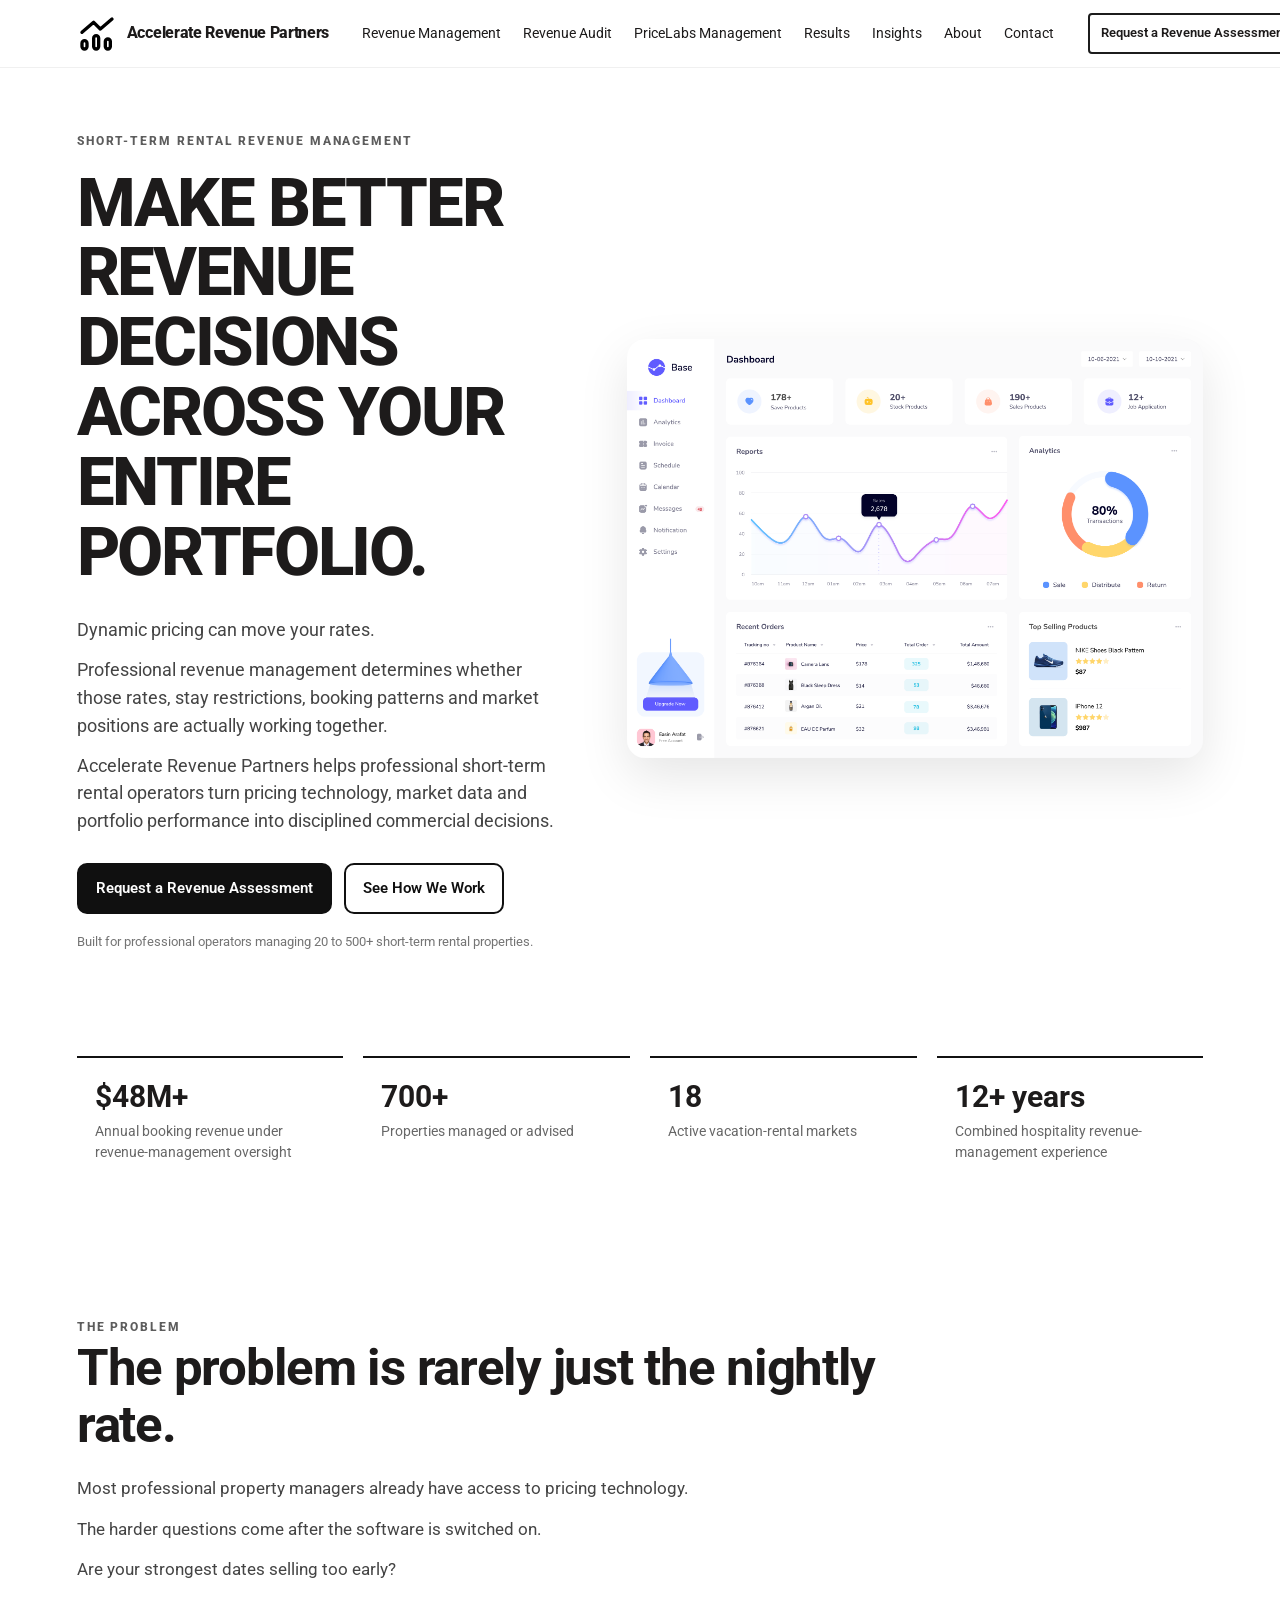
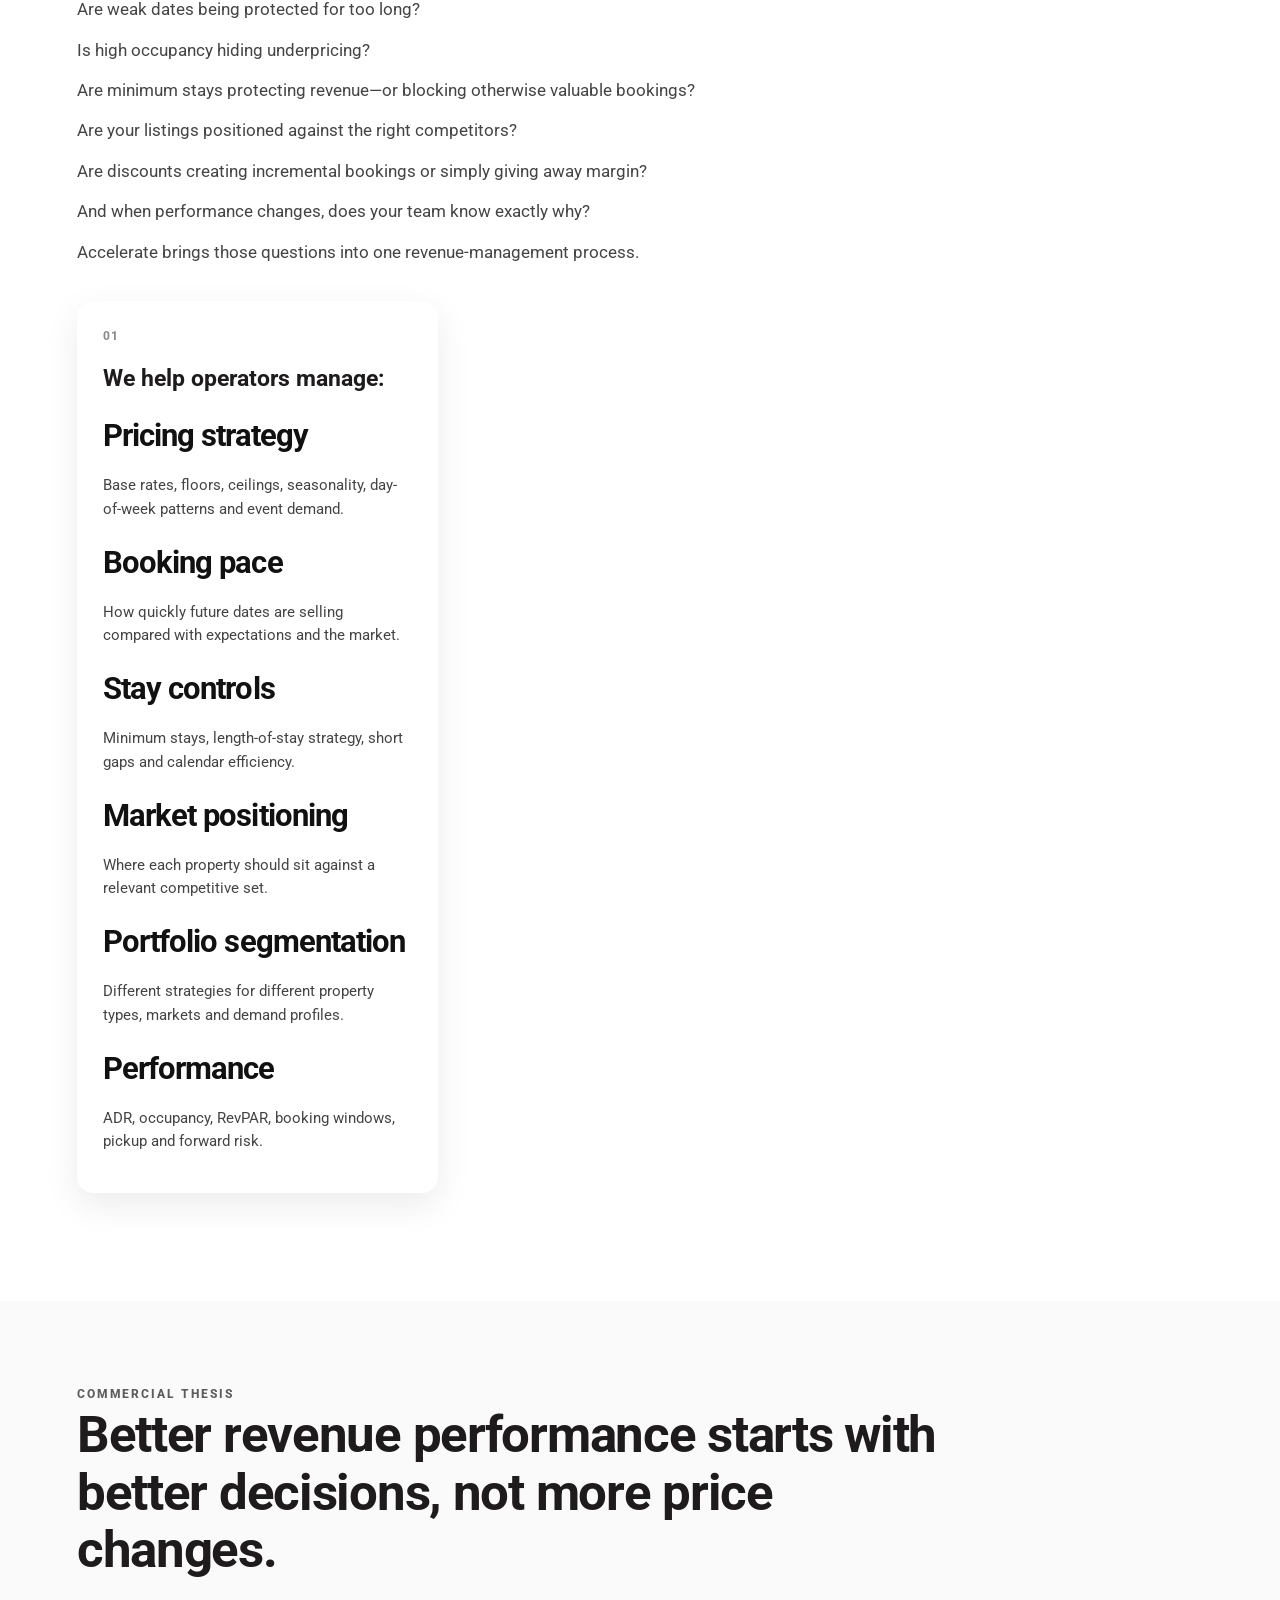
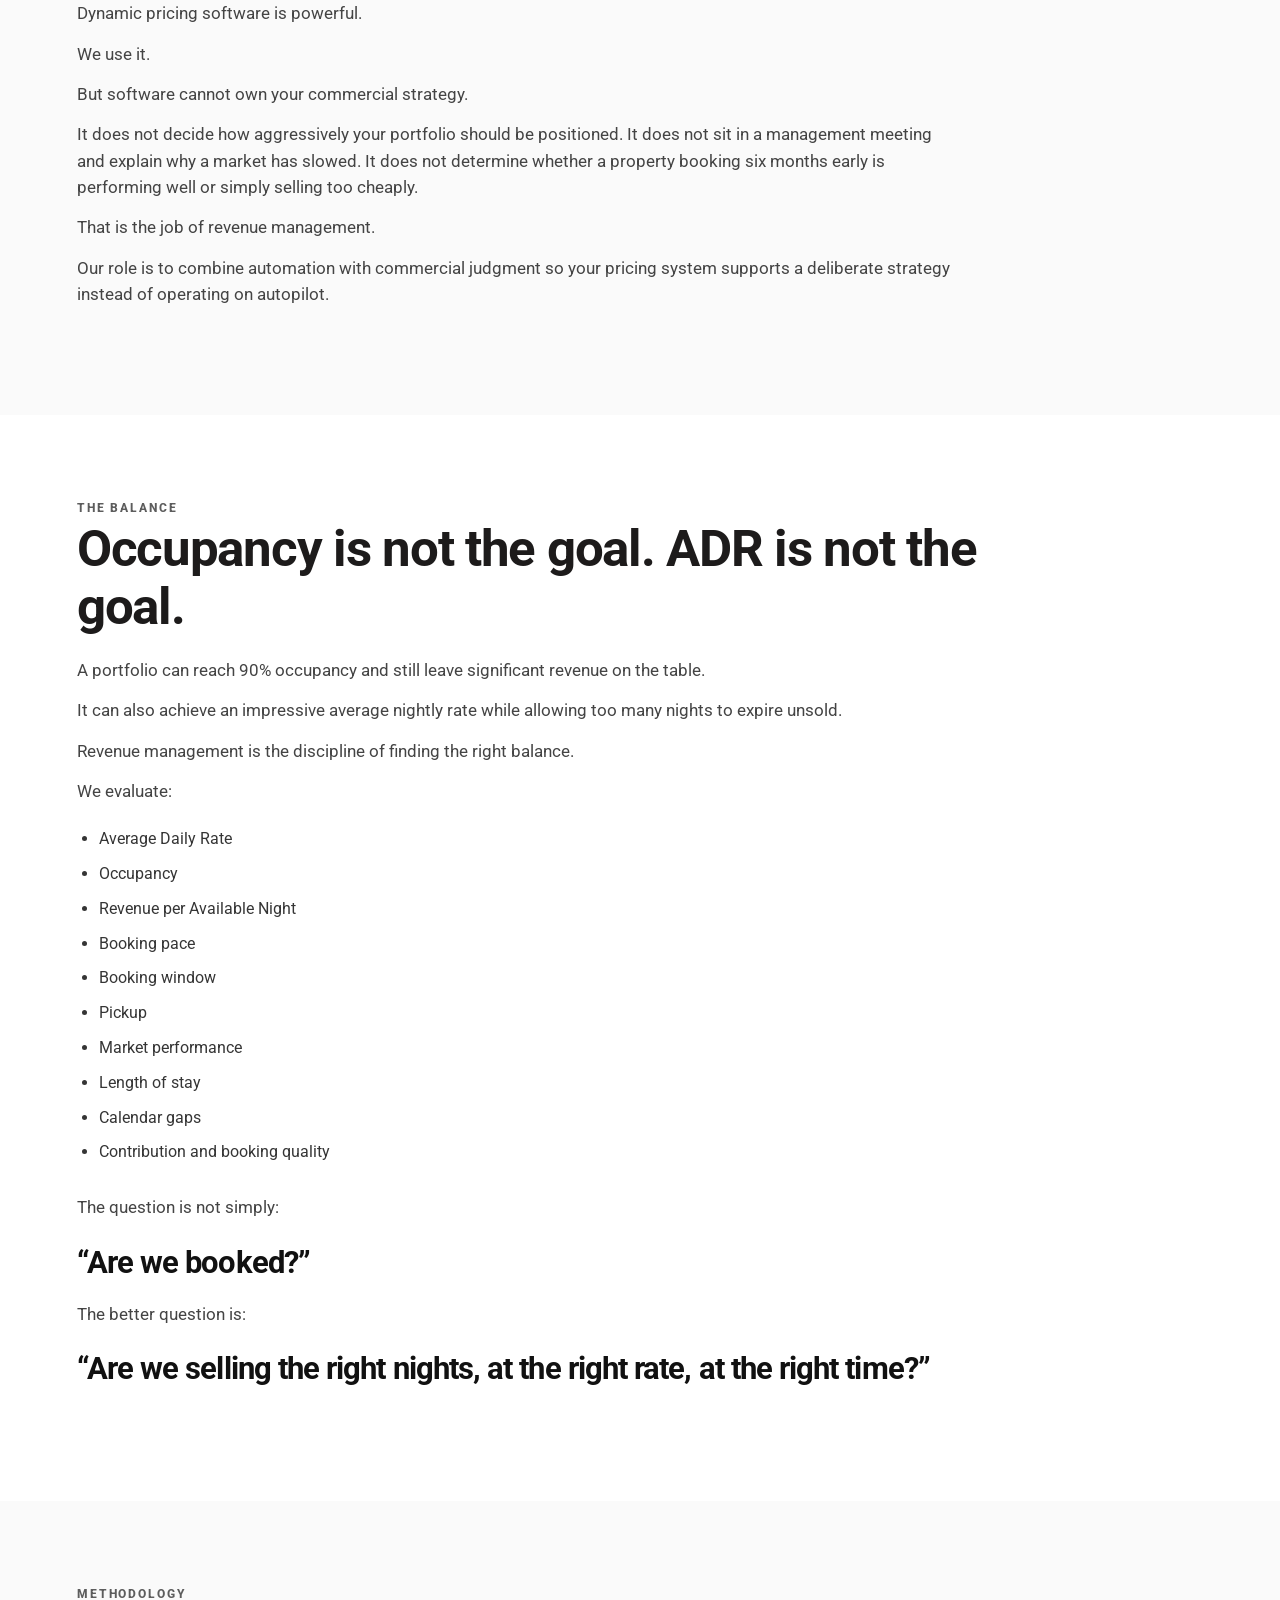
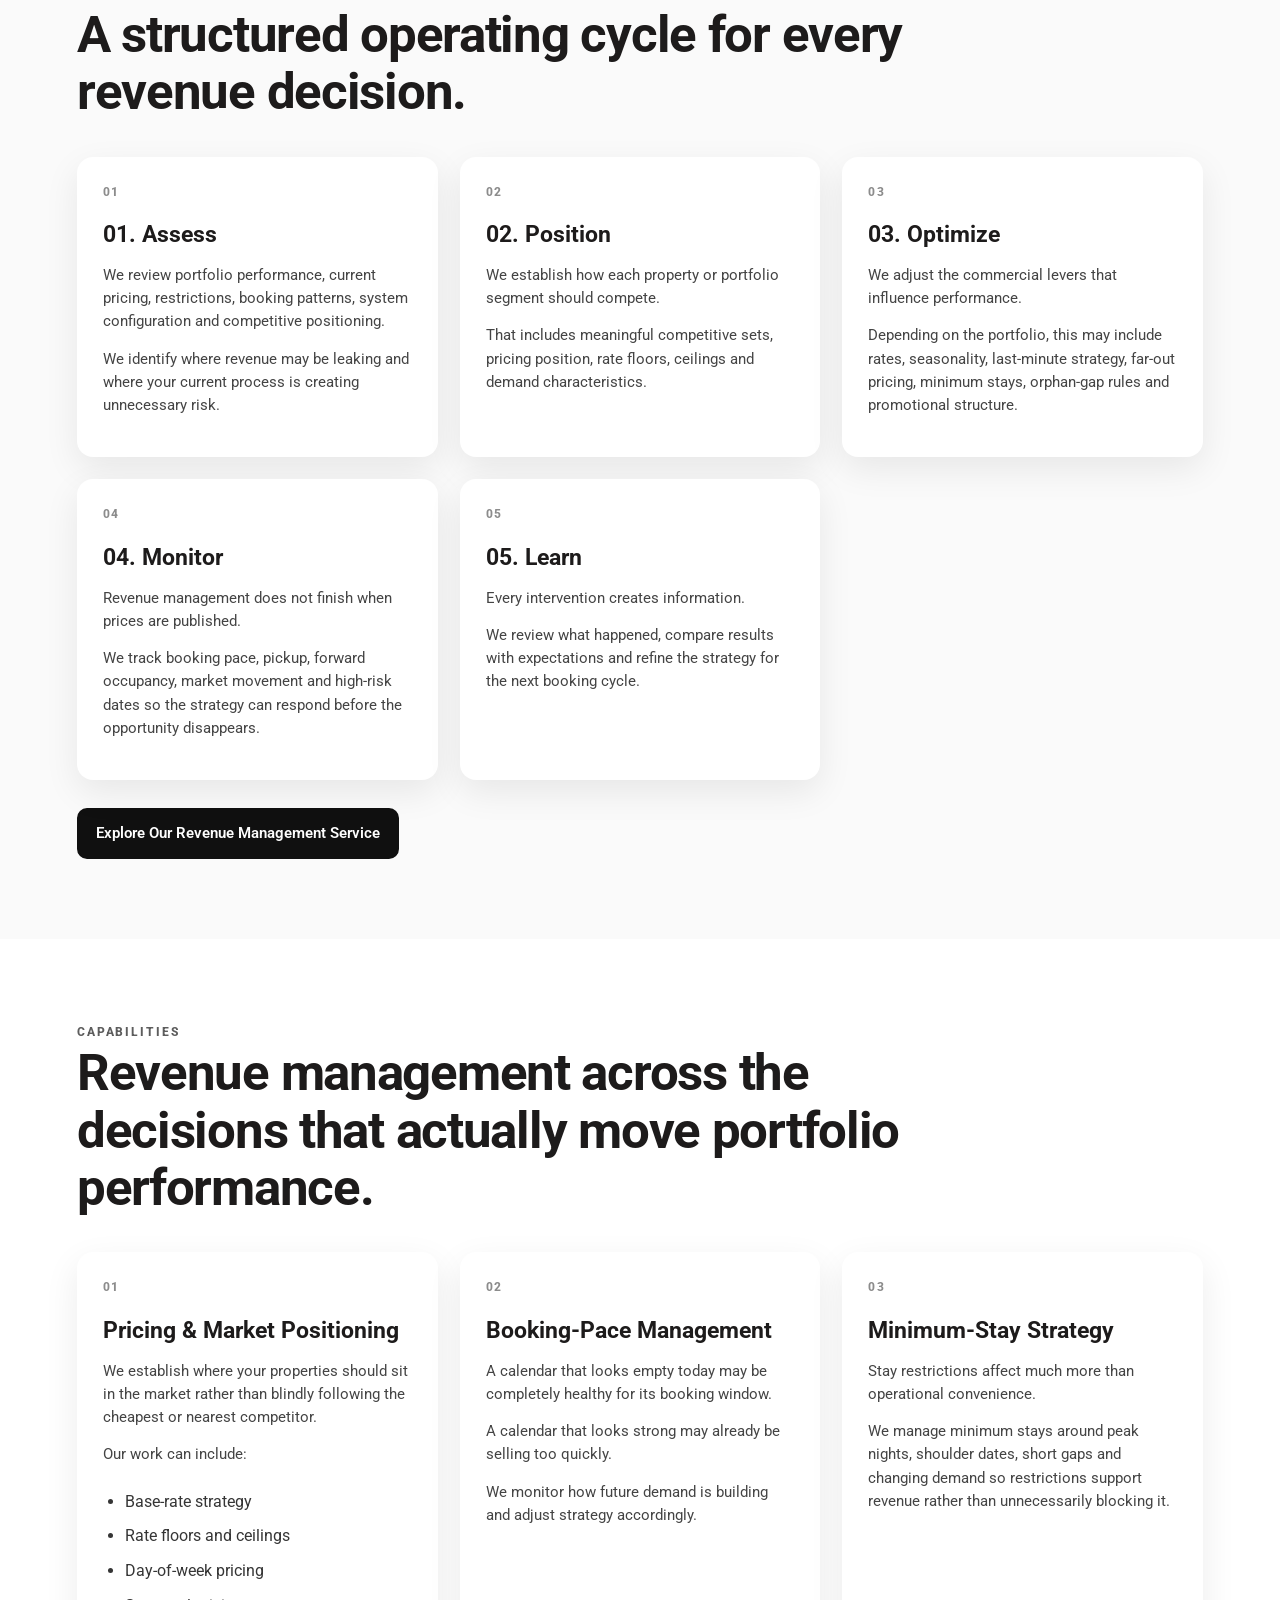
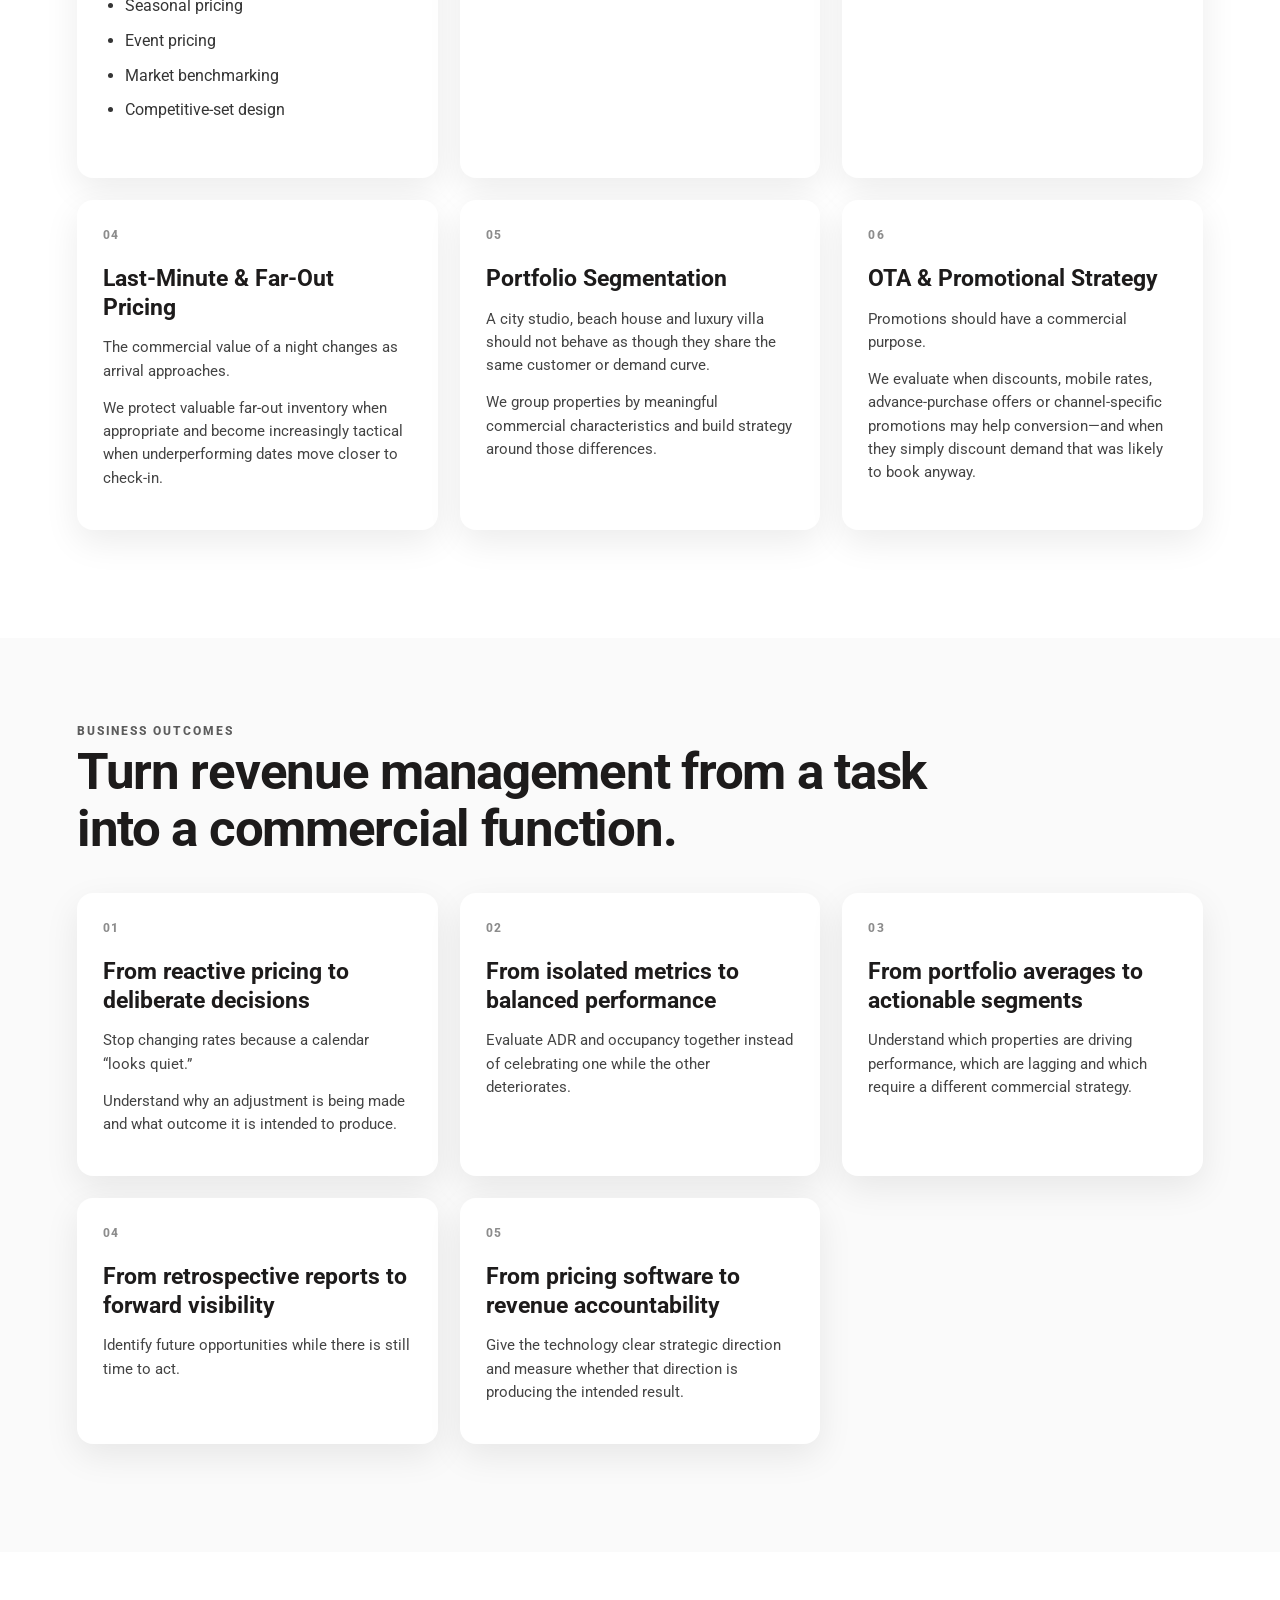
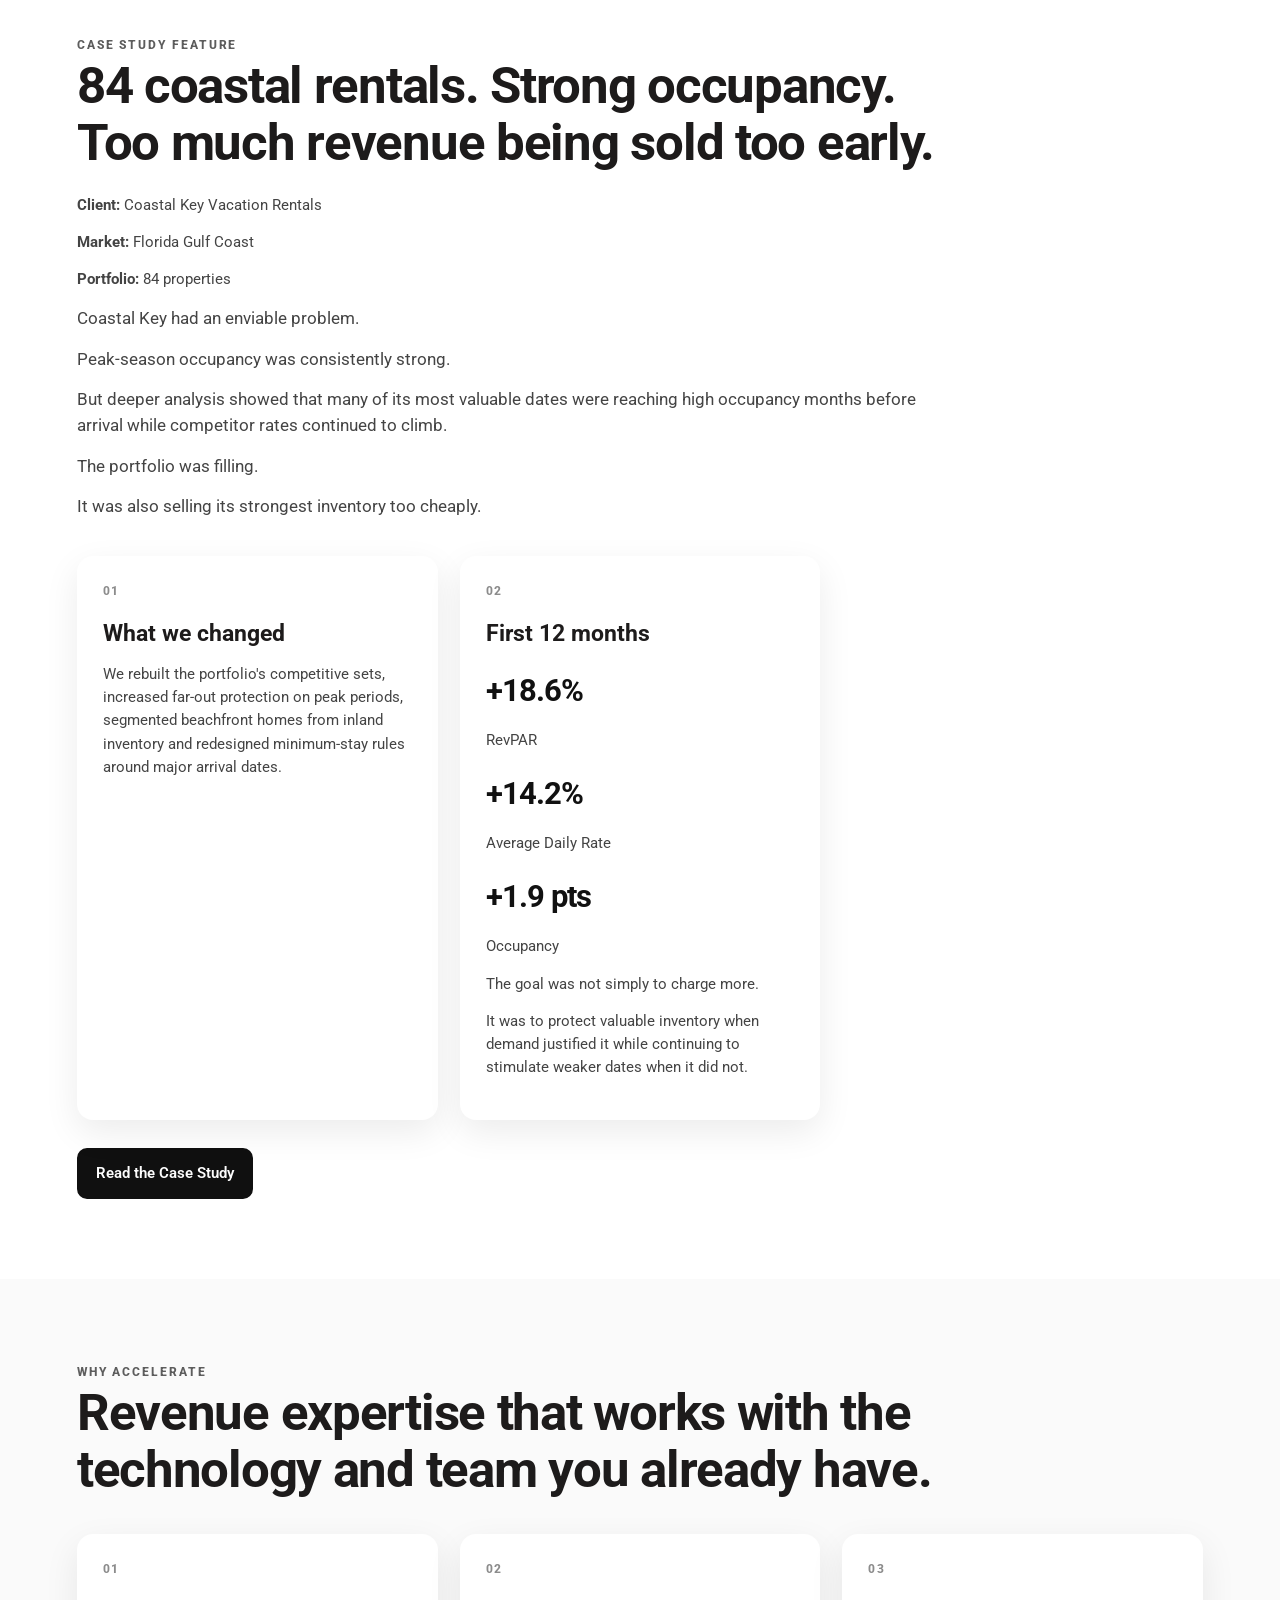
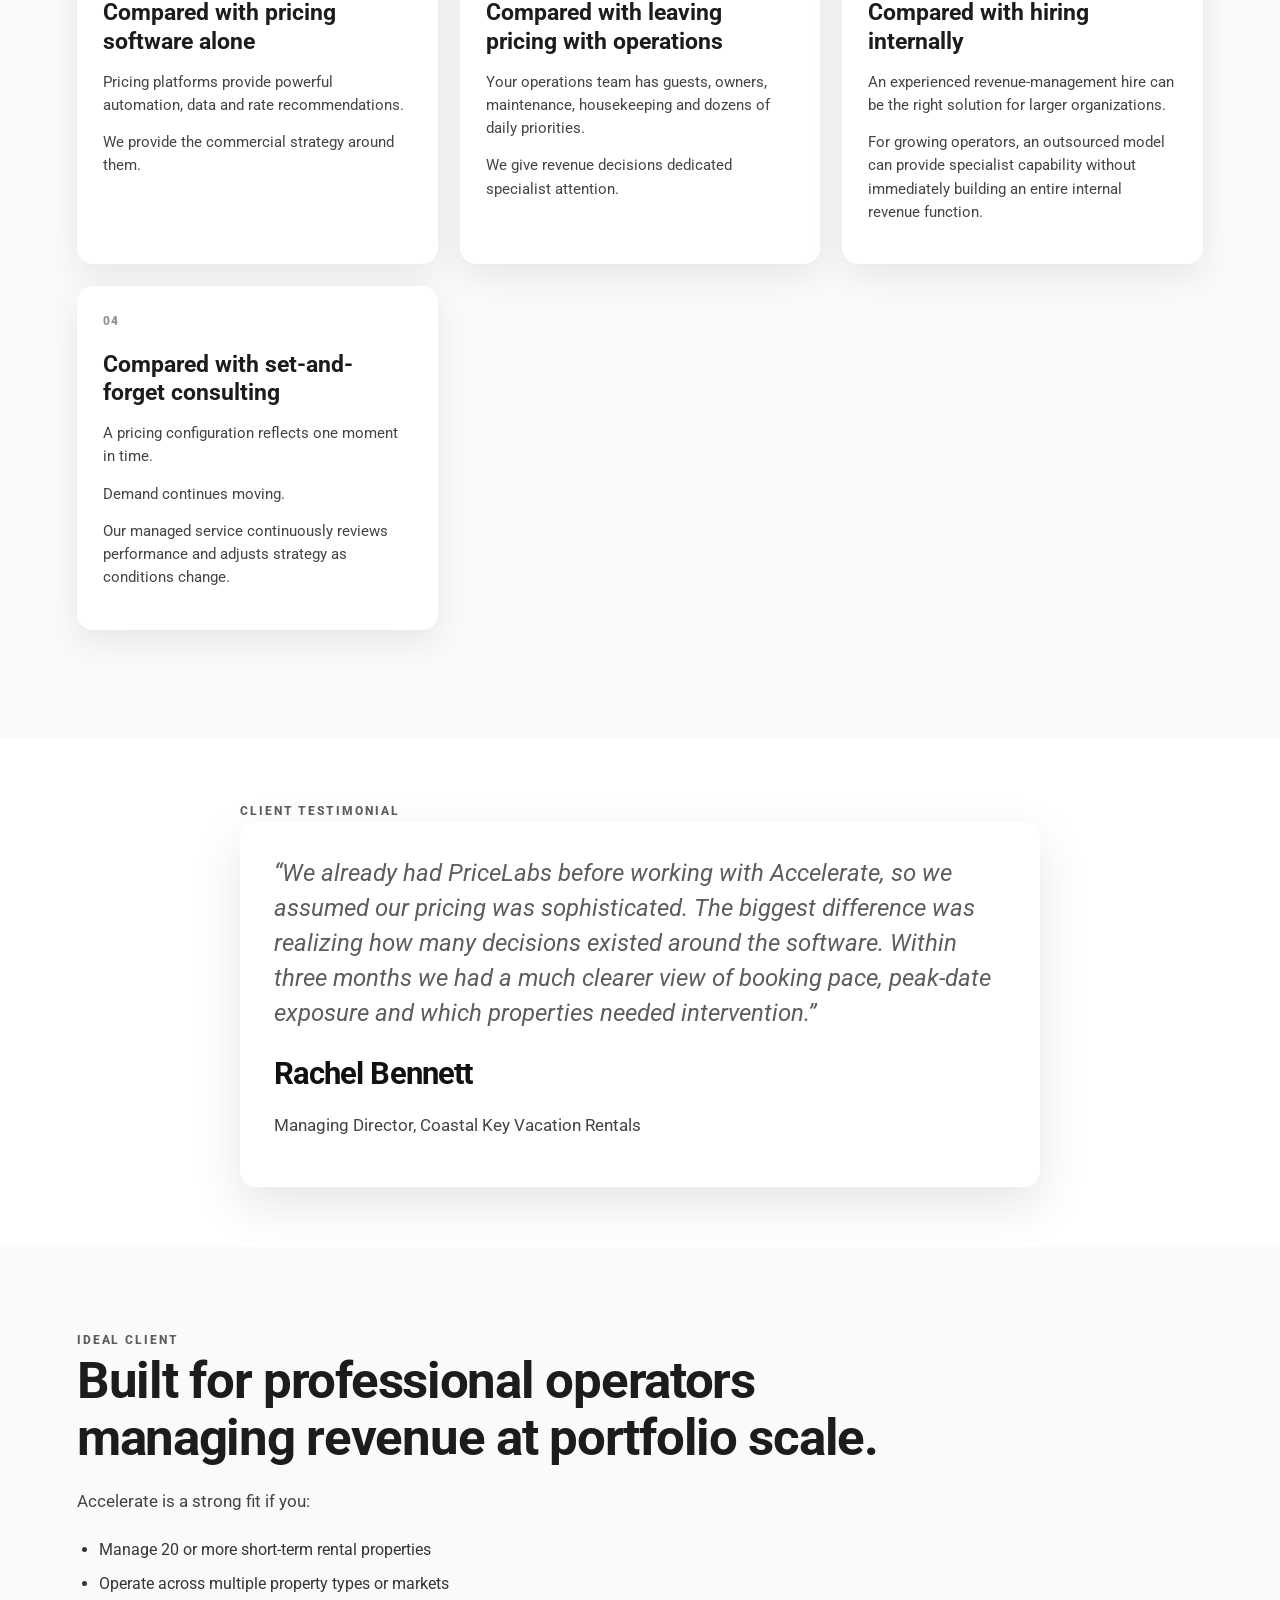
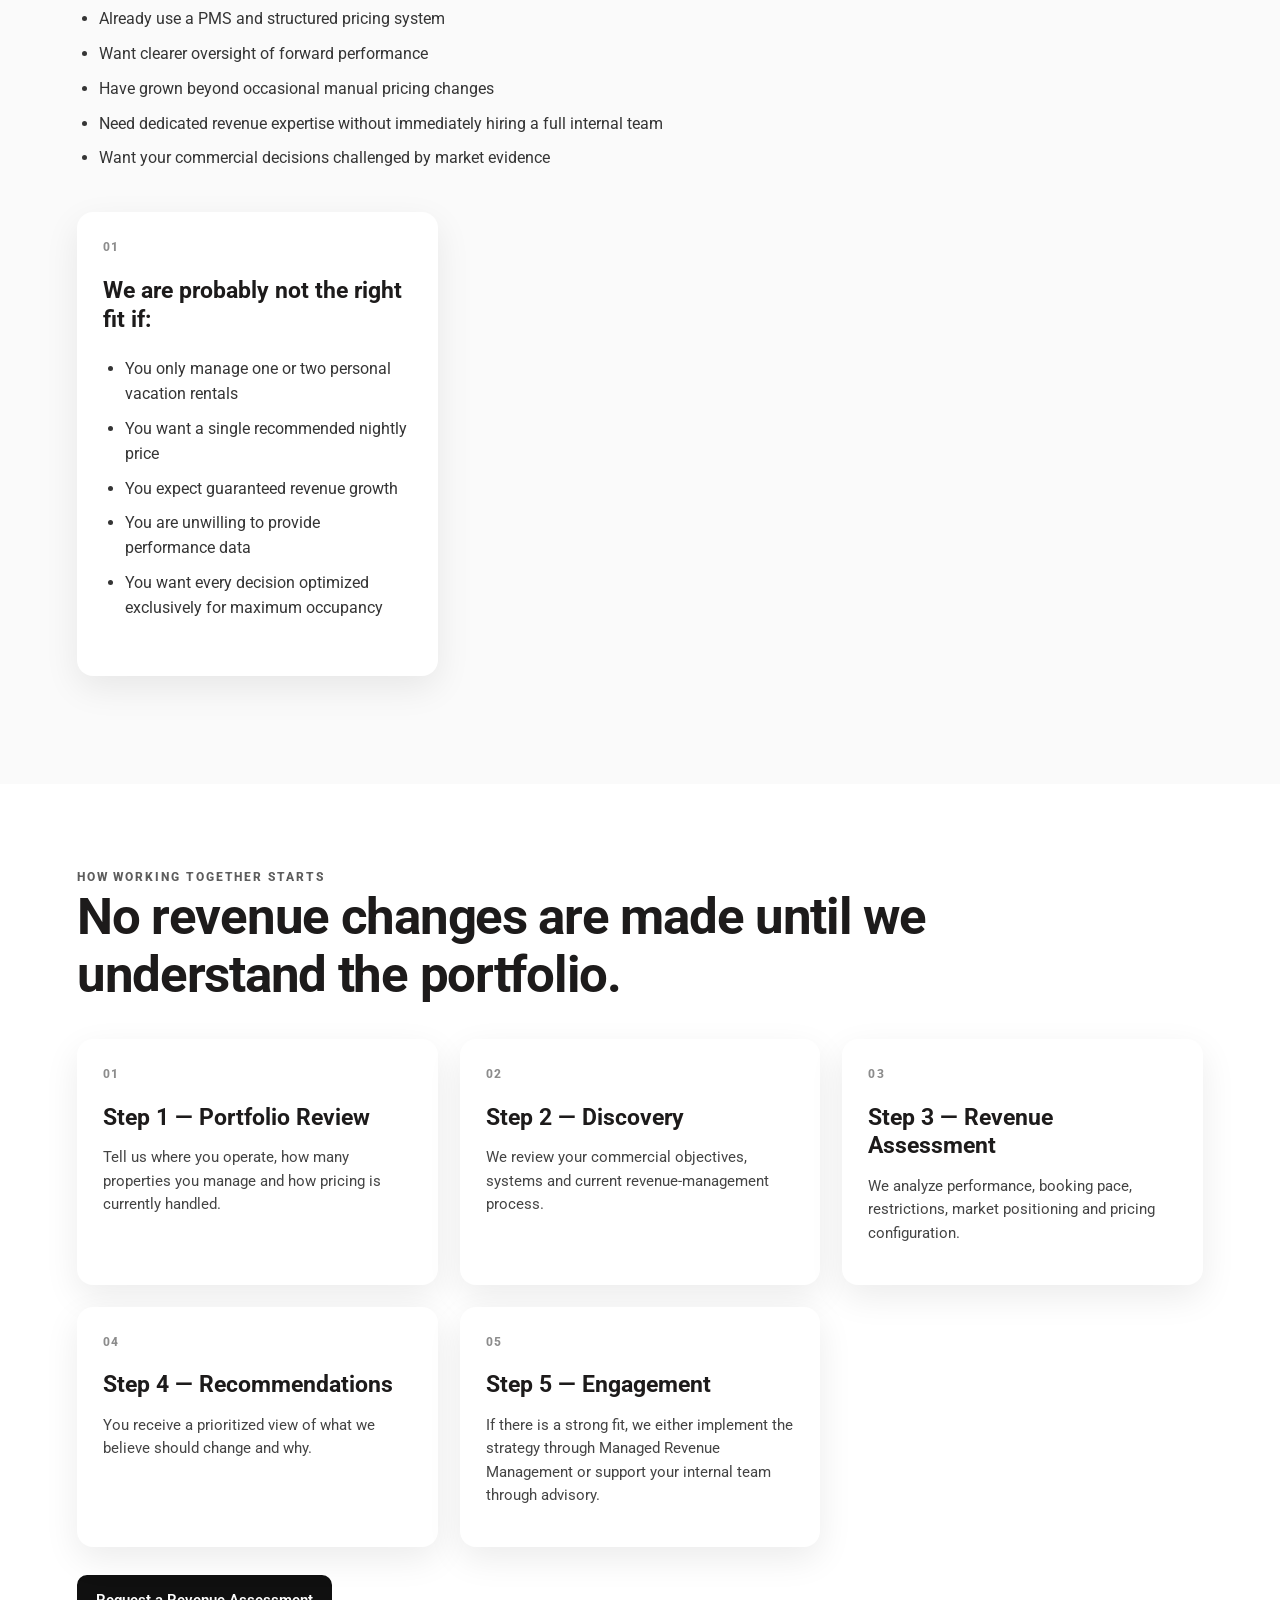
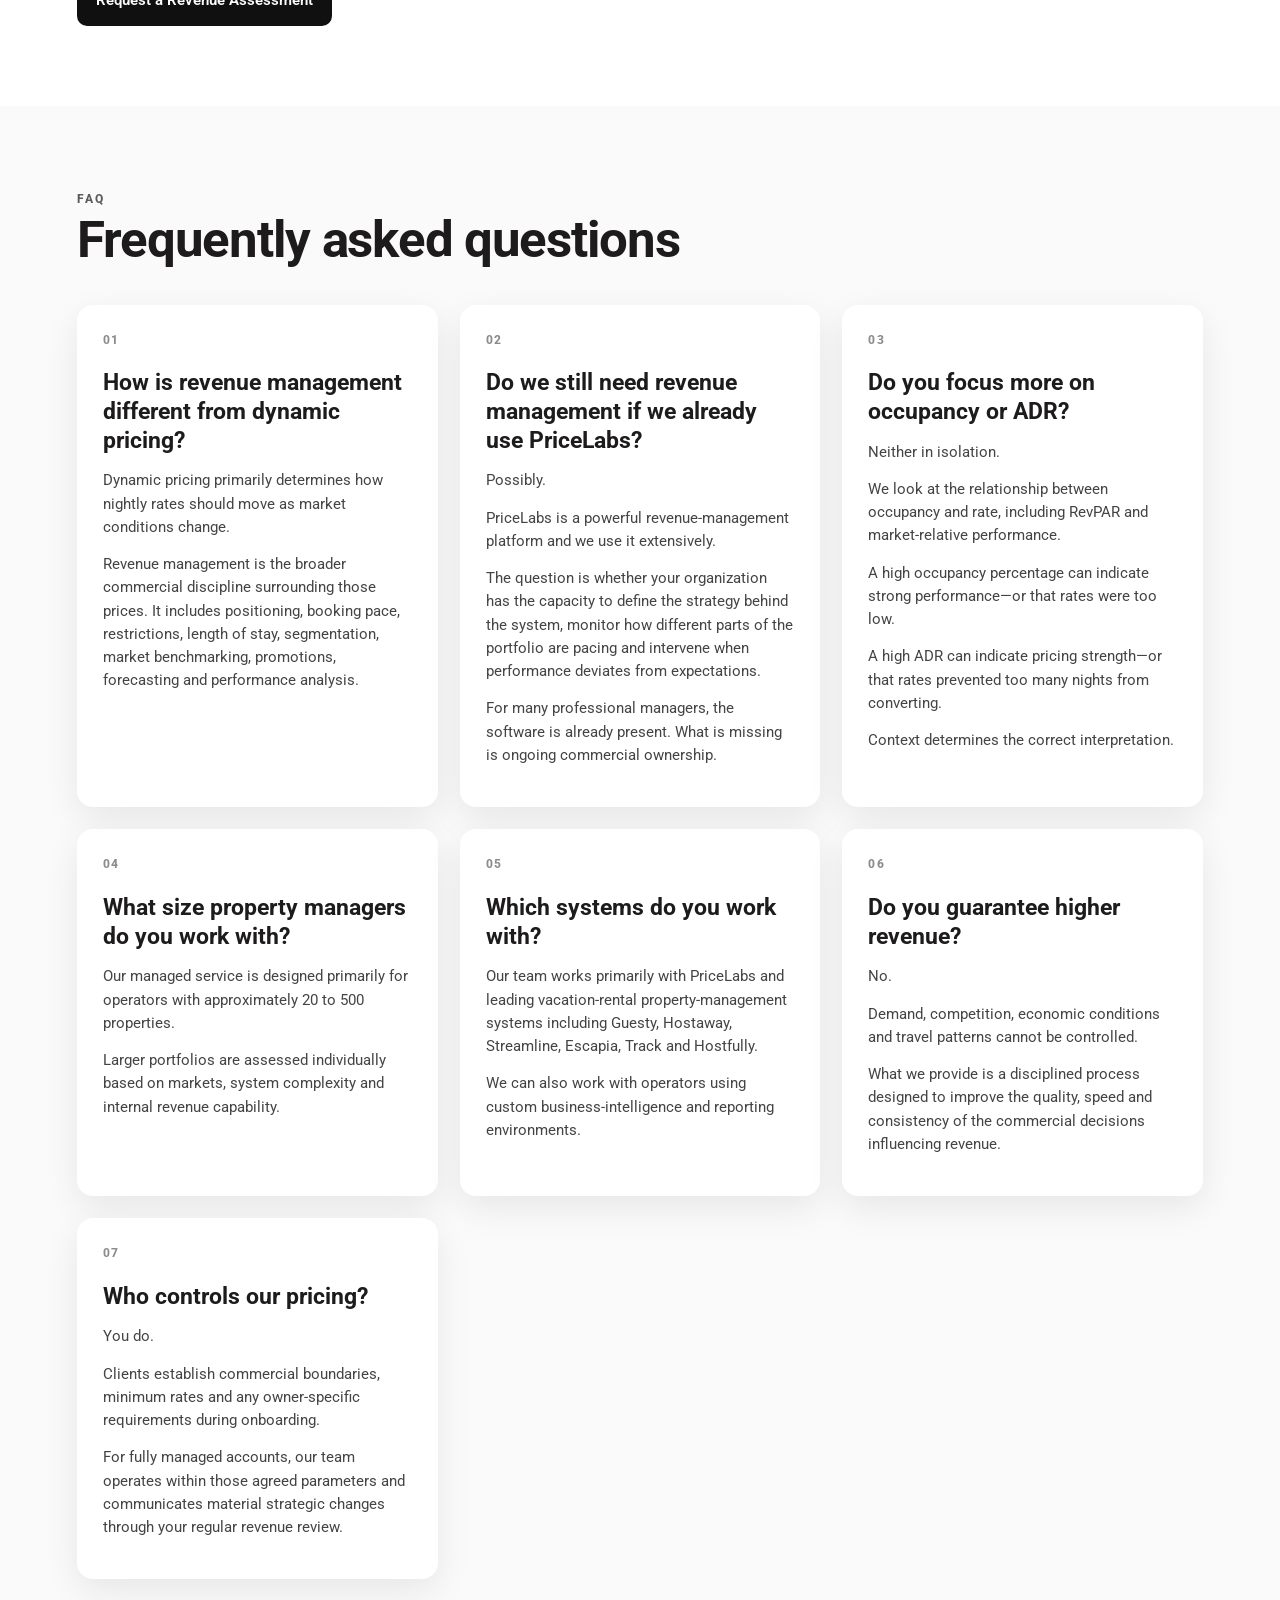
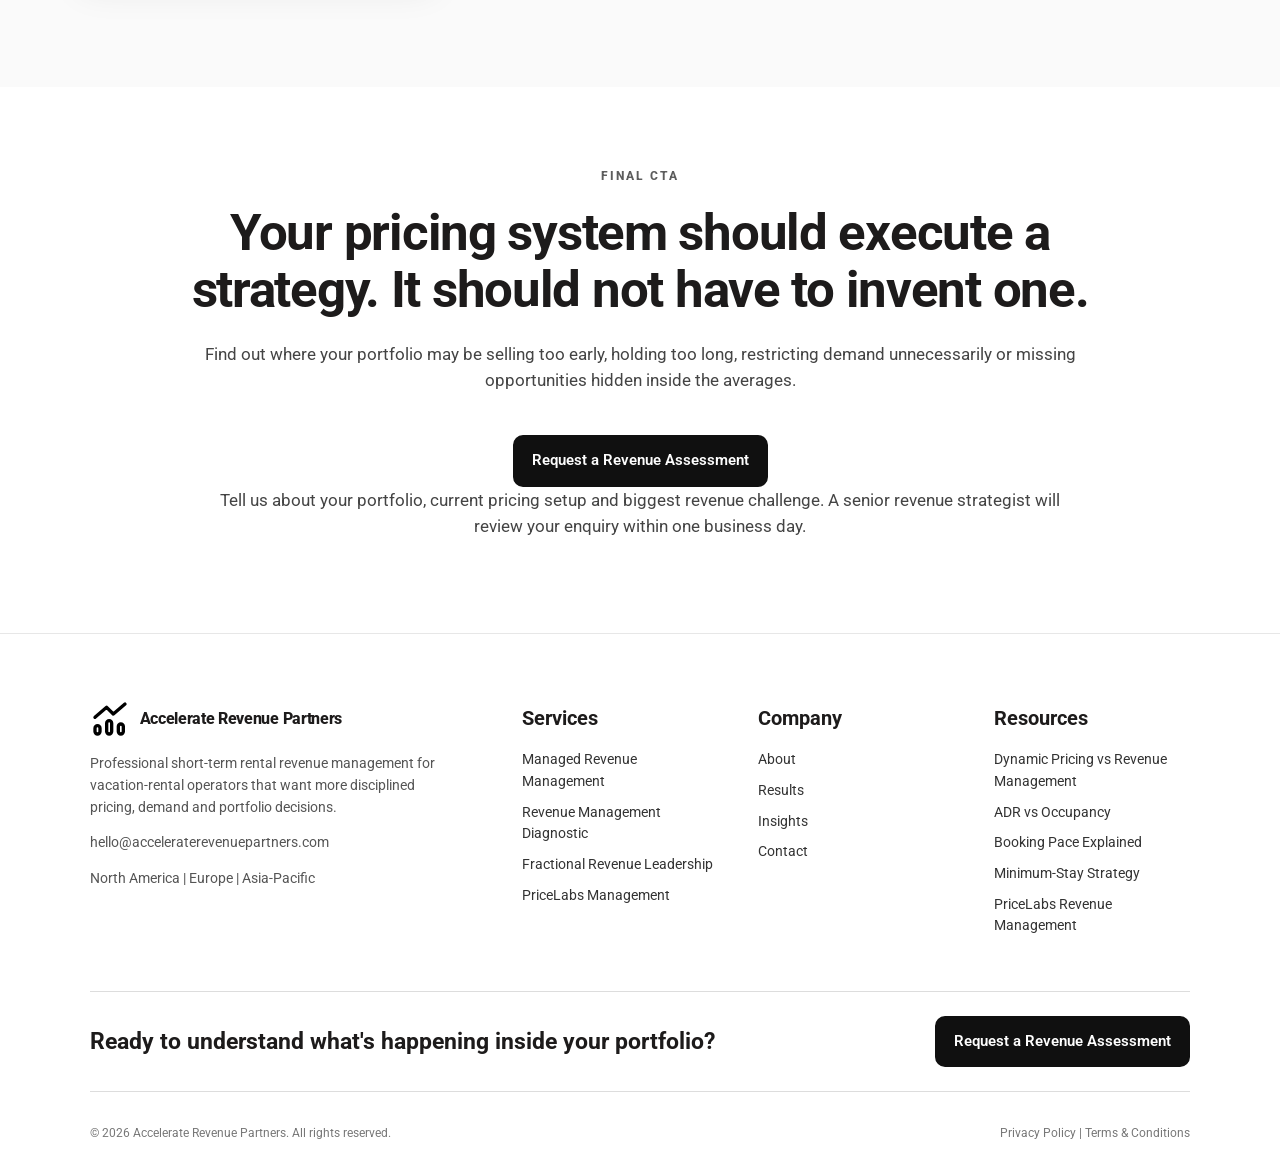
==== commit 7b0a3ca8: "Add files via upload" ====
--- a/index.html
+++ b/index.html
@@ -1,297 +1,6 @@
-<!doctype html>
-<html lang="en">
-<head>
-  <meta charset="utf-8">
-    <link rel="icon" href="assets/favicon.svg" type="image/svg+xml">
-<meta name="viewport" content="width=device-width, initial-scale=1">
-  <link rel="preconnect" href="https://fonts.googleapis.com">
-  <link rel="preconnect" href="https://fonts.gstatic.com" crossorigin>
-  <link href="https://fonts.googleapis.com/css2?family=IBM+Plex+Sans:ital,wght@0,400;0,500;0,600;1,400&family=Manrope:wght@600;700&display=swap" rel="stylesheet">
-  <title>Short-Term Rental Revenue Management | Accelerate Revenue Partners</title>
-  <meta name="description" content="Professional revenue management for short-term rental and vacation-rental operators. Improve pricing, booking pace, stay controls and portfolio performance.">
-  <meta name="theme-color" content="#f6f3ed">
-  <link rel="stylesheet" href="assets/css/styles.css">
-</head>
-<body>
-<a class="skip-link" href="#main">Skip to main content</a>
-<header class="site-header">
-  <div class="container nav-shell">
-    <a class="brand" href="index.html" aria-label="Accelerate Revenue Partners home">Accelerate Revenue Partners</a>
-    <button class="menu-button" type="button" data-menu-button aria-controls="main-nav" aria-expanded="false">Menu</button>
-    <nav class="site-nav" id="main-nav" data-nav data-open="false" aria-label="Main navigation">
-      <a href="revenue-management-services/index.html">Revenue Management</a><a href="revenue-management-audit/index.html">Revenue Audit</a><a href="pricelabs-management/index.html">PriceLabs Management</a><a href="case-studies/index.html">Results</a><a href="insights/index.html">Insights</a><a href="about/index.html">About</a><a href="contact/index.html">Contact</a>
-      <a class="nav-cta" href="contact/index.html">Request a Revenue Assessment</a>
-    </nav>
-  </div>
-</header>
-<main id="main">
-<section class="hero">
-  <div class="container hero-grid">
-    <div class="hero-copy">
-      <p class="kicker">Short-term rental revenue management</p>
-      <h1>Make better revenue decisions across your entire portfolio.</h1>
-      <p class="lead">Dynamic pricing can move your rates. Professional revenue management determines whether those rates, stay restrictions, booking patterns and market positions are actually working together.</p>
-      <p class="copy-lg">Accelerate Revenue Partners helps professional short-term rental operators turn pricing technology, market data and portfolio performance into disciplined commercial decisions.</p>
-      <div class="actions">
-        <a class="button button-primary" href="contact/index.html">Request a Revenue Assessment</a>
-        <a class="button button-text" href="#method">See How We Work</a>
-      </div>
-      <p class="microcopy">Built for professional operators managing 20 to 500+ short-term rental properties.</p>
-    </div>
-    <aside class="decision-figure" aria-label="Revenue timing decision framework">
-      <div class="figure-label">A revenue decision is a timing decision</div>
-      <div class="signal-row"><span class="signal-name">Selling early</span><span class="signal-line"><i class="signal-mark" style="left:22%"></i></span></div>
-      <div class="signal-row"><span class="signal-name">On pace</span><span class="signal-line"><i class="signal-mark" style="left:52%"></i></span></div>
-      <div class="signal-row"><span class="signal-name">Selling late</span><span class="signal-line"><i class="signal-mark" style="left:82%"></i></span></div>
-      <p class="figure-note">The rate is only one lever. Timing, restrictions, competitive position and booking window determine what action makes sense next.</p>
-    </aside>
-  </div>
-</section>
-
-<section class="trust-strip" aria-label="Operating scale">
-  <div class="container trust-grid">
-    <div class="metric"><strong>$48M+</strong><span>Annual booking revenue under revenue-management oversight</span></div>
-    <div class="metric"><strong>700+</strong><span>Properties managed or advised</span></div>
-    <div class="metric"><strong>18</strong><span>Active vacation-rental markets</span></div>
-    <div class="metric"><strong>12+ years</strong><span>Combined hospitality revenue-management experience</span></div>
-  </div>
-</section>
-
-<section class="section">
-  <div class="container">
-    <div class="section-head">
-      <div class="section-index">01. The problem</div>
-      <div class="measure"><h2>The problem is rarely just the nightly rate.</h2><p class="lead">Most professional property managers already have access to pricing technology. The harder questions come after the software is switched on.</p></div>
-    </div>
-    <ul class="question-list measure">
-      <li>Are your strongest dates selling too early?</li>
-      <li>Are weak dates being protected for too long?</li>
-      <li>Is high occupancy hiding underpricing?</li>
-      <li>Are minimum stays protecting revenue, or blocking otherwise valuable bookings?</li>
-      <li>Are your listings positioned against the right competitors?</li>
-      <li>Are discounts creating incremental bookings or simply giving away margin?</li>
-      <li>When performance changes, does your team know exactly why?</li>
-    </ul>
-  </div>
-</section>
-
-<section class="section section-tint">
-  <div class="container">
-    <div class="section-head">
-      <div class="section-index">02. Commercial scope</div>
-      <div><h2>One process across the decisions that shape revenue.</h2><p class="lead">Accelerate brings pricing, booking pace, stay controls, market positioning, segmentation and performance into one commercial operating cycle.</p></div>
-    </div>
-    <div class="feature-lines">
-      <div class="feature-line"><h3>Pricing strategy</h3><p>Base rates, floors, ceilings, seasonality, day-of-week patterns and event demand.</p></div>
-      <div class="feature-line"><h3>Booking pace</h3><p>How quickly future dates are selling compared with expectations and the market.</p></div>
-      <div class="feature-line"><h3>Stay controls</h3><p>Minimum stays, length-of-stay strategy, short gaps and calendar efficiency.</p></div>
-      <div class="feature-line"><h3>Market positioning</h3><p>Where each property should sit against a relevant competitive set.</p></div>
-      <div class="feature-line"><h3>Portfolio segmentation</h3><p>Different strategies for different property types, markets and demand profiles.</p></div>
-      <div class="feature-line"><h3>Performance</h3><p>ADR, occupancy, RevPAR, booking windows, pickup and forward risk.</p></div>
-    </div>
-  </div>
-</section>
-
-<section class="section-quiet">
-  <div class="container thesis">
-    <div>
-      <p class="kicker">Commercial thesis</p>
-      <h2>Better revenue performance starts with better decisions, not more price changes.</h2>
-      <p class="lead">Dynamic pricing software is powerful. We use it. But software cannot own your commercial strategy.</p>
-    </div>
-    <div class="thesis-aside">
-      <p>It does not decide how aggressively your portfolio should be positioned. It does not sit in a management meeting and explain why a market has slowed. It does not determine whether a property booking six months early is performing well or simply selling too cheaply.</p>
-      <p><strong>That is the job of revenue management.</strong></p>
-      <p>Our role is to combine automation with commercial judgment so your pricing system supports a deliberate strategy instead of operating on autopilot.</p>
-    </div>
-  </div>
-</section>
-
-<section class="section section-dark">
-  <div class="container balance-grid">
-    <div>
-      <p class="kicker" style="color:#ef9b78">The balance</p>
-      <h2>Occupancy is not the goal. ADR is not the goal.</h2>
-      <p class="lead">A portfolio can reach 90% occupancy and still leave significant revenue on the table. It can also achieve an impressive average nightly rate while allowing too many nights to expire unsold.</p>
-      <div class="big-question"><p>The better question is:</p><strong>Are we selling the right nights, at the right rate, at the right time?</strong></div>
-    </div>
-    <ul class="data-list" aria-label="Performance measures">
-      <li>Average Daily Rate</li><li>Occupancy</li><li>Revenue per Available Night</li><li>Booking pace</li><li>Booking window</li><li>Pickup</li><li>Market performance</li><li>Length of stay</li><li>Calendar gaps</li><li>Contribution and booking quality</li>
-    </ul>
-  </div>
-</section>
-
-<section class="section" id="method">
-  <div class="container">
-    <div class="section-head">
-      <div class="section-index">03. Method</div>
-      <div><h2>A structured operating cycle for every revenue decision.</h2></div>
-    </div>
-    <div class="steps">
-      <div class="step"><h3>Assess</h3><p>We review portfolio performance, current pricing, restrictions, booking patterns, system configuration and competitive positioning. We identify where revenue may be leaking and where the current process is creating unnecessary risk.</p></div>
-      <div class="step"><h3>Position</h3><p>We establish how each property or portfolio segment should compete, including meaningful competitive sets, pricing position, rate floors, ceilings and demand characteristics.</p></div>
-      <div class="step"><h3>Optimize</h3><p>We adjust the commercial levers that influence performance, including rates, seasonality, last-minute strategy, far-out pricing, minimum stays, orphan-gap rules and promotional structure.</p></div>
-      <div class="step"><h3>Monitor</h3><p>We track booking pace, pickup, forward occupancy, market movement and high-risk dates so the strategy can respond before the opportunity disappears.</p></div>
-      <div class="step"><h3>Learn</h3><p>Every intervention creates information. We review what happened, compare results with expectations and refine the strategy for the next booking cycle.</p></div>
-    </div>
-    <div class="actions" style="margin-top:32px"><a class="button button-secondary" href="revenue-management-services/index.html">Explore Our Revenue Management Service</a></div>
-  </div>
-</section>
-
-<section class="section section-tint">
-  <div class="container">
-    <div class="section-head"><div class="section-index">04. Capabilities</div><div><h2>Revenue management across the decisions that actually move portfolio performance.</h2></div></div>
-    <div class="capability-grid">
-      <article class="capability"><h3>Pricing and Market Positioning</h3><p>We establish where your properties should sit in the market rather than blindly following the cheapest or nearest competitor.</p><ul class="clean-list"><li>Base-rate strategy and floors</li><li>Day-of-week and seasonal pricing</li><li>Event pricing</li><li>Market benchmarking and competitive-set design</li></ul></article>
-      <article class="capability"><h3>Booking-Pace Management</h3><p>A calendar that looks empty today may be completely healthy for its booking window. A calendar that looks strong may already be selling too quickly.</p></article>
-      <article class="capability"><h3>Minimum-Stay Strategy</h3><p>We manage minimum stays around peak nights, shoulder dates, short gaps and changing demand so restrictions support revenue rather than unnecessarily blocking it.</p></article>
-      <article class="capability"><h3>Last-Minute and Far-Out Pricing</h3><p>We protect valuable far-out inventory when appropriate and become increasingly tactical when underperforming dates move closer to check-in.</p></article>
-      <article class="capability"><h3>Portfolio Segmentation</h3><p>A city studio, beach house and luxury villa should not behave as though they share the same customer or demand curve.</p></article>
-      <article class="capability"><h3>OTA and Promotional Strategy</h3><p>We evaluate when discounts, mobile rates, advance-purchase offers or channel-specific promotions may help conversion, and when they simply discount demand likely to book anyway.</p></article>
-    </div>
-  </div>
-</section>
-
-<section class="section">
-  <div class="container">
-    <div class="section-head"><div class="section-index">05. Outcomes</div><div><h2>Turn revenue management from a task into a commercial function.</h2></div></div>
-    <div class="outcomes">
-      <div class="outcome"><h3>From reactive pricing to deliberate decisions</h3><p>Stop changing rates because a calendar looks quiet. Understand why an adjustment is being made and what outcome it is intended to produce.</p></div>
-      <div class="outcome"><h3>From isolated metrics to balanced performance</h3><p>Evaluate ADR and occupancy together instead of celebrating one while the other deteriorates.</p></div>
-      <div class="outcome"><h3>From portfolio averages to actionable segments</h3><p>Understand which properties are driving performance, which are lagging and which require a different commercial strategy.</p></div>
-      <div class="outcome"><h3>From retrospective reports to forward visibility</h3><p>Identify future opportunities while there is still time to act.</p></div>
-      <div class="outcome"><h3>From pricing software to revenue accountability</h3><p>Give the technology clear strategic direction and measure whether that direction is producing the intended result.</p></div>
-    </div>
-  </div>
-</section>
-
-<section class="section section-tint">
-  <div class="container case-feature">
-    <aside class="case-meta"><p class="kicker">Case study</p><dl><div><dt>Client</dt><dd>Coastal Key Vacation Rentals</dd></div><div><dt>Market</dt><dd>Florida Gulf Coast</dd></div><div><dt>Portfolio</dt><dd>84 properties</dd></div></dl></aside>
-    <div>
-      <h2>84 coastal rentals. Strong occupancy. Too much revenue being sold too early.</h2>
-      <p class="lead">Peak-season occupancy was consistently strong. Deeper analysis showed many of the most valuable dates were reaching high occupancy months before arrival while competitor rates continued to climb.</p>
-      <h3>What we changed</h3>
-      <p>We rebuilt the portfolio's competitive sets, increased far-out protection on peak periods, segmented beachfront homes from inland inventory and redesigned minimum-stay rules around major arrival dates.</p>
-      <div class="result-row"><div class="result"><strong>+18.6%</strong><span>RevPAR</span></div><div class="result"><strong>+14.2%</strong><span>Average Daily Rate</span></div><div class="result"><strong>+1.9 pts</strong><span>Occupancy</span></div></div>
-      <p>The goal was not simply to charge more. It was to protect valuable inventory when demand justified it while continuing to stimulate weaker dates when it did not.</p>
-      <a class="button button-secondary" href="case-studies/index.html">Read the Case Study</a>
-    </div>
-  </div>
-</section>
-
-<section class="section">
-  <div class="container">
-    <div class="section-head"><div class="section-index">06. Why Accelerate</div><div><h2>Revenue expertise that works with the technology and team you already have.</h2></div></div>
-    <table class="compare-table">
-      <tbody>
-        <tr><th scope="row">Pricing software alone</th><td>Pricing platforms provide powerful automation, data and rate recommendations. We provide the commercial strategy around them.</td></tr>
-        <tr><th scope="row">Pricing with operations</th><td>Your operations team has guests, owners, maintenance, housekeeping and dozens of daily priorities. We give revenue decisions dedicated specialist attention.</td></tr>
-        <tr><th scope="row">Hiring internally</th><td>For growing operators, an outsourced model can provide specialist capability without immediately building an entire internal revenue function.</td></tr>
-        <tr><th scope="row">Set-and-forget consulting</th><td>A pricing configuration reflects one moment in time. Demand continues moving. Our managed service continuously reviews performance and adjusts strategy.</td></tr>
-      </tbody>
-    </table>
-  </div>
-</section>
-
-<section class="section-quiet">
-  <div class="container quote-block">
-    <blockquote>“We already had PriceLabs before working with Accelerate, so we assumed our pricing was sophisticated. The biggest difference was realizing how many decisions existed around the software. Within three months we had a much clearer view of booking pace, peak-date exposure and which properties needed intervention.”</blockquote>
-    <footer><strong>Rachel Bennett</strong><br>Managing Director, Coastal Key Vacation Rentals</footer>
-  </div>
-</section>
-
-<section class="section section-tint">
-  <div class="container">
-    <div class="section-head"><div class="section-index">07. Fit</div><div><h2>Built for professional operators managing revenue at portfolio scale.</h2></div></div>
-    <div class="fit-grid">
-      <div><h3>Accelerate is a strong fit if you:</h3><ul class="fit-list good"><li>Manage 20 or more short-term rental properties</li><li>Operate across multiple property types or markets</li><li>Already use a PMS and structured pricing system</li><li>Want clearer oversight of forward performance</li><li>Need dedicated revenue expertise without immediately hiring a full internal team</li><li>Want commercial decisions challenged by market evidence</li></ul></div>
-      <div><h3>We are probably not the right fit if:</h3><ul class="fit-list bad"><li>You only manage one or two personal vacation rentals</li><li>You want a single recommended nightly price</li><li>You expect guaranteed revenue growth</li><li>You are unwilling to provide performance data</li><li>You want every decision optimized exclusively for maximum occupancy</li></ul></div>
-    </div>
-  </div>
-</section>
-
-<section class="section">
-  <div class="container">
-    <div class="section-head"><div class="section-index">08. Start</div><div><h2>No revenue changes are made until we understand the portfolio.</h2></div></div>
-    <div class="steps">
-      <div class="step"><h3>Portfolio Review</h3><p>Tell us where you operate, how many properties you manage and how pricing is currently handled.</p></div>
-      <div class="step"><h3>Discovery</h3><p>We review your commercial objectives, systems and current revenue-management process.</p></div>
-      <div class="step"><h3>Revenue Assessment</h3><p>We analyze performance, booking pace, restrictions, market positioning and pricing configuration.</p></div>
-      <div class="step"><h3>Recommendations</h3><p>You receive a prioritized view of what we believe should change and why.</p></div>
-      <div class="step"><h3>Engagement</h3><p>If there is a strong fit, we either implement the strategy through Managed Revenue Management or support your internal team through advisory.</p></div>
-    </div>
-  </div>
-</section>
-
-<section class="section section-tint">
-  <div class="container">
-    <div class="section-head"><div class="section-index">Questions</div><div><h2>Frequently asked questions</h2></div></div>
-    <div class="faq">
-      <div class="faq-item"><h3>How is revenue management different from dynamic pricing?</h3><p>Dynamic pricing primarily determines how nightly rates should move as market conditions change. Revenue management is the broader commercial discipline surrounding those prices, including positioning, booking pace, restrictions, length of stay, segmentation, market benchmarking, promotions, forecasting and performance analysis.</p></div>
-      <div class="faq-item"><h3>Do we still need revenue management if we already use PriceLabs?</h3><p>Possibly. The question is whether your organization has the capacity to define the strategy behind the system, monitor how different parts of the portfolio are pacing and intervene when performance deviates from expectations.</p></div>
-      <div class="faq-item"><h3>Do you focus more on occupancy or ADR?</h3><p>Neither in isolation. We look at the relationship between occupancy and rate, including RevPAR and market-relative performance.</p></div>
-      <div class="faq-item"><h3>What size property managers do you work with?</h3><p>Our managed service is designed primarily for operators with approximately 20 to 500 properties. Larger portfolios are assessed individually based on markets, system complexity and internal revenue capability.</p></div>
-      <div class="faq-item"><h3>Which systems do you work with?</h3><p>Our team works primarily with PriceLabs and leading vacation-rental property-management systems including Guesty, Hostaway, Streamline, Escapia, Track and Hostfully. We can also work with custom business-intelligence and reporting environments.</p></div>
-      <div class="faq-item"><h3>Do you guarantee higher revenue?</h3><p>No. Demand, competition, economic conditions and travel patterns cannot be controlled. We provide a disciplined process designed to improve the quality, speed and consistency of the commercial decisions influencing revenue.</p></div>
-      <div class="faq-item"><h3>Who controls our pricing?</h3><p>You do. Clients establish commercial boundaries, minimum rates and any owner-specific requirements during onboarding. For fully managed accounts, our team operates within those agreed parameters.</p></div>
-    </div>
-  </div>
-</section>
-
-<section class="final-cta">
-  <div class="container narrow">
-    <h2>Your pricing system should execute a strategy. It should not have to invent one.</h2>
-    <p class="lead">Find out where your portfolio may be selling too early, holding too long, restricting demand unnecessarily or missing opportunities hidden inside the averages.</p>
-    <a class="button button-primary" href="contact/index.html">Request a Revenue Assessment</a>
-    <p class="microcopy">Tell us about your portfolio, current pricing setup and biggest revenue challenge. A senior revenue strategist will review your enquiry within one business day.</p>
-  </div>
-</section></main>
-<footer class="site-footer">
-  <div class="container">
-    <div class="footer-grid">
-      <div class="footer-brand">
-        <a class="brand" href="index.html">Accelerate Revenue Partners</a>
-        <p>Professional short-term rental revenue management for vacation-rental operators that want more disciplined pricing, demand and portfolio decisions.</p>
-      </div>
-      <div class="footer-col">
-        <h3>Services</h3>
-        <ul class="footer-links">
-          <li><a href="revenue-management-services/index.html">Managed Revenue Management</a></li>
-          <li><a href="revenue-management-audit/index.html">Revenue Management Diagnostic</a></li>
-          <li><a href="revenue-management-services/index.html#fractional">Fractional Revenue Leadership</a></li>
-          <li><a href="pricelabs-management/index.html">PriceLabs Management</a></li>
-        </ul>
-      </div>
-      <div class="footer-col">
-        <h3>Company</h3>
-        <ul class="footer-links">
-          <li><a href="about/index.html">About</a></li>
-          <li><a href="case-studies/index.html">Results</a></li>
-          <li><a href="insights/index.html">Insights</a></li>
-          <li><a href="contact/index.html">Contact</a></li>
-        </ul>
-      </div>
-      <div class="footer-col">
-        <h3>Contact</h3>
-        <ul class="footer-links">
-          <li><a href="mailto:hello@acceleraterevenuepartners.com">hello@acceleraterevenuepartners.com</a></li>
-          <li>North America</li>
-          <li>Europe</li>
-          <li>Asia-Pacific</li>
-        </ul>
-      </div>
-    </div>
-    <div class="footer-cta">
-      <strong>Ready to understand what is happening inside your portfolio?</strong>
-      <a class="button button-primary" href="contact/index.html">Request a Revenue Assessment</a>
-    </div>
-    <div class="footer-bottom">
-      <span>2026 Accelerate Revenue Partners. All rights reserved.</span>
-      <span><a href="#">Privacy Policy</a> · <a href="#">Terms and Conditions</a></span>
-    </div>
-  </div>
-</footer>
-<script src="assets/js/main.js"></script>
-</body>
-</html>+<!doctype html><html lang="en"><head><meta charset="UTF-8"><meta name="viewport" content="width=device-width,initial-scale=1.0"><title>Short-Term Rental Revenue Management | Accelerate Revenue Partners</title><meta name="description" content="Professional revenue management for short-term rental and vacation-rental operators. Improve pricing, booking pace, stay controls and portfolio performance."><meta property="og:title" content="Short-Term Rental Revenue Management | Accelerate Revenue Partners"><meta property="og:description" content="Professional revenue management for short-term rental and vacation-rental operators. Improve pricing, booking pace, stay controls and portfolio performance."><meta property="og:type" content="website"><link rel="icon" href="assets/favicon.svg" type="image/svg+xml"><link rel="stylesheet" href="assets/css/site.css"></head><body><header class="site-header"><a class="brand" href="index.html"><img src="assets/favicon.svg" alt=""><span>Accelerate Revenue Partners</span></a><button class="menu-button" aria-label="Menu" aria-expanded="false"><span></span><span></span><span></span></button><div class="nav-panel"><nav><a class="nav-link " href="revenue-management-services/index.html">Revenue Management</a><a class="nav-link " href="revenue-management-audit/index.html">Revenue Audit</a><a class="nav-link " href="pricelabs-management/index.html">PriceLabs Management</a><a class="nav-link " href="case-studies/index.html">Results</a><a class="nav-link " href="insights/index.html">Insights</a><a class="nav-link " href="about/index.html">About</a><a class="nav-link " href="contact/index.html">Contact</a></nav><a class="header-cta" href="contact/index.html">Request a Revenue Assessment</a></div></header><main><section class="hero"><div class="hero-inner"><div class="hero-copy">
+        <div class="eyebrow">SHORT-TERM RENTAL REVENUE MANAGEMENT</div>
+        <h1>Make better revenue decisions across your entire portfolio.</h1>
+        <div class="hero-text"><p>Dynamic pricing can move your rates.</p><p>Professional revenue management determines whether those rates, stay restrictions, booking patterns and market positions are actually working together.</p><p>Accelerate Revenue Partners helps professional short-term rental operators turn pricing technology, market data and portfolio performance into disciplined commercial decisions.</p></div>
+        <div class="hero-actions"><a class="button " href="contact/index.html">Request a Revenue Assessment</a><a class="button button-secondary" href="revenue-management-services/index.html">See How We Work</a></div><p class="microcopy">Built for professional operators managing 20 to 500+ short-term rental properties.</p>
+    </div><div class="hero-visual"><div class="visual-frame"><img src="assets/images/dashboard.png" alt="Revenue performance dashboard visual"></div></div></div></section><section class="trust-bar"><div class="trust-grid"><div class="trust-item"><strong>$48M+</strong><span>Annual booking revenue under revenue-management oversight</span></div><div class="trust-item"><strong>700+</strong><span>Properties managed or advised</span></div><div class="trust-item"><strong>18</strong><span>Active vacation-rental markets</span></div><div class="trust-item"><strong>12+ years</strong><span>Combined hospitality revenue-management experience</span></div></div></section><section class="content-section"><div class="section-shell"><span class="section-kicker">THE PROBLEM</span><h2>The problem is rarely just the nightly rate.</h2><p>Most professional property managers already have access to pricing technology.</p><p>The harder questions come after the software is switched on.</p><p>Are your strongest dates selling too early?</p><p>Are weak dates being protected for too long?</p><p>Is high occupancy hiding underpricing?</p><p>Are minimum stays protecting revenue—or blocking otherwise valuable bookings?</p><p>Are your listings positioned against the right competitors?</p><p>Are discounts creating incremental bookings or simply giving away margin?</p><p>And when performance changes, does your team know exactly why?</p><p>Accelerate brings those questions into one revenue-management process.</p><div class="cards-grid"><article class="info-card"><span class="card-index">01</span><h3>We help operators manage:</h3><p class="metric-line"><strong>Pricing strategy</strong></p><p>Base rates, floors, ceilings, seasonality, day-of-week patterns and event demand.</p><p class="metric-line"><strong>Booking pace</strong></p><p>How quickly future dates are selling compared with expectations and the market.</p><p class="metric-line"><strong>Stay controls</strong></p><p>Minimum stays, length-of-stay strategy, short gaps and calendar efficiency.</p><p class="metric-line"><strong>Market positioning</strong></p><p>Where each property should sit against a relevant competitive set.</p><p class="metric-line"><strong>Portfolio segmentation</strong></p><p>Different strategies for different property types, markets and demand profiles.</p><p class="metric-line"><strong>Performance</strong></p><p>ADR, occupancy, RevPAR, booking windows, pickup and forward risk.</p></article></div><div class="section-actions"></div></div></section><section class="content-section content-section-alt"><div class="section-shell"><span class="section-kicker">COMMERCIAL THESIS</span><h2>Better revenue performance starts with better decisions, not more price changes.</h2><p>Dynamic pricing software is powerful.</p><p>We use it.</p><p>But software cannot own your commercial strategy.</p><p>It does not decide how aggressively your portfolio should be positioned. It does not sit in a management meeting and explain why a market has slowed. It does not determine whether a property booking six months early is performing well or simply selling too cheaply.</p><p>That is the job of revenue management.</p><p>Our role is to combine automation with commercial judgment so your pricing system supports a deliberate strategy instead of operating on autopilot.</p><div class="section-actions"></div></div></section><section class="content-section"><div class="section-shell"><span class="section-kicker">THE BALANCE</span><h2>Occupancy is not the goal. ADR is not the goal.</h2><p>A portfolio can reach 90% occupancy and still leave significant revenue on the table.</p><p>It can also achieve an impressive average nightly rate while allowing too many nights to expire unsold.</p><p>Revenue management is the discipline of finding the right balance.</p><p>We evaluate:</p><ul class="clean-list"><li>Average Daily Rate</li><li>Occupancy</li><li>Revenue per Available Night</li><li>Booking pace</li><li>Booking window</li><li>Pickup</li><li>Market performance</li><li>Length of stay</li><li>Calendar gaps</li><li>Contribution and booking quality</li></ul><p>The question is not simply:</p><p class="metric-line"><strong>“Are we booked?”</strong></p><p>The better question is:</p><p class="metric-line"><strong>“Are we selling the right nights, at the right rate, at the right time?”</strong></p><div class="section-actions"></div></div></section><section class="content-section content-section-alt"><div class="section-shell"><span class="section-kicker">METHODOLOGY</span><h2>A structured operating cycle for every revenue decision.</h2><div class="cards-grid"><article class="info-card"><span class="card-index">01</span><h3>01. Assess</h3><p>We review portfolio performance, current pricing, restrictions, booking patterns, system configuration and competitive positioning.</p><p>We identify where revenue may be leaking and where your current process is creating unnecessary risk.</p></article><article class="info-card"><span class="card-index">02</span><h3>02. Position</h3><p>We establish how each property or portfolio segment should compete.</p><p>That includes meaningful competitive sets, pricing position, rate floors, ceilings and demand characteristics.</p></article><article class="info-card"><span class="card-index">03</span><h3>03. Optimize</h3><p>We adjust the commercial levers that influence performance.</p><p>Depending on the portfolio, this may include rates, seasonality, last-minute strategy, far-out pricing, minimum stays, orphan-gap rules and promotional structure.</p></article><article class="info-card"><span class="card-index">04</span><h3>04. Monitor</h3><p>Revenue management does not finish when prices are published.</p><p>We track booking pace, pickup, forward occupancy, market movement and high-risk dates so the strategy can respond before the opportunity disappears.</p></article><article class="info-card"><span class="card-index">05</span><h3>05. Learn</h3><p>Every intervention creates information.</p><p>We review what happened, compare results with expectations and refine the strategy for the next booking cycle.</p></article></div><div class="section-actions"><a class="button " href="revenue-management-services/index.html">Explore Our Revenue Management Service</a></div></div></section><section class="content-section"><div class="section-shell"><span class="section-kicker">CAPABILITIES</span><h2>Revenue management across the decisions that actually move portfolio performance.</h2><div class="cards-grid"><article class="info-card"><span class="card-index">01</span><h3>Pricing &amp; Market Positioning</h3><p>We establish where your properties should sit in the market rather than blindly following the cheapest or nearest competitor.</p><p>Our work can include:</p><ul class="clean-list"><li>Base-rate strategy</li><li>Rate floors and ceilings</li><li>Day-of-week pricing</li><li>Seasonal pricing</li><li>Event pricing</li><li>Market benchmarking</li><li>Competitive-set design</li></ul></article><article class="info-card"><span class="card-index">02</span><h3>Booking-Pace Management</h3><p>A calendar that looks empty today may be completely healthy for its booking window.</p><p>A calendar that looks strong may already be selling too quickly.</p><p>We monitor how future demand is building and adjust strategy accordingly.</p></article><article class="info-card"><span class="card-index">03</span><h3>Minimum-Stay Strategy</h3><p>Stay restrictions affect much more than operational convenience.</p><p>We manage minimum stays around peak nights, shoulder dates, short gaps and changing demand so restrictions support revenue rather than unnecessarily blocking it.</p></article><article class="info-card"><span class="card-index">04</span><h3>Last-Minute &amp; Far-Out Pricing</h3><p>The commercial value of a night changes as arrival approaches.</p><p>We protect valuable far-out inventory when appropriate and become increasingly tactical when underperforming dates move closer to check-in.</p></article><article class="info-card"><span class="card-index">05</span><h3>Portfolio Segmentation</h3><p>A city studio, beach house and luxury villa should not behave as though they share the same customer or demand curve.</p><p>We group properties by meaningful commercial characteristics and build strategy around those differences.</p></article><article class="info-card"><span class="card-index">06</span><h3>OTA &amp; Promotional Strategy</h3><p>Promotions should have a commercial purpose.</p><p>We evaluate when discounts, mobile rates, advance-purchase offers or channel-specific promotions may help conversion—and when they simply discount demand that was likely to book anyway.</p></article></div><div class="section-actions"></div></div></section><section class="content-section content-section-alt"><div class="section-shell"><span class="section-kicker">BUSINESS OUTCOMES</span><h2>Turn revenue management from a task into a commercial function.</h2><div class="cards-grid"><article class="info-card"><span class="card-index">01</span><h3>From reactive pricing to deliberate decisions</h3><p>Stop changing rates because a calendar “looks quiet.”</p><p>Understand why an adjustment is being made and what outcome it is intended to produce.</p></article><article class="info-card"><span class="card-index">02</span><h3>From isolated metrics to balanced performance</h3><p>Evaluate ADR and occupancy together instead of celebrating one while the other deteriorates.</p></article><article class="info-card"><span class="card-index">03</span><h3>From portfolio averages to actionable segments</h3><p>Understand which properties are driving performance, which are lagging and which require a different commercial strategy.</p></article><article class="info-card"><span class="card-index">04</span><h3>From retrospective reports to forward visibility</h3><p>Identify future opportunities while there is still time to act.</p></article><article class="info-card"><span class="card-index">05</span><h3>From pricing software to revenue accountability</h3><p>Give the technology clear strategic direction and measure whether that direction is producing the intended result.</p></article></div><div class="section-actions"></div></div></section><section class="content-section"><div class="section-shell"><span class="section-kicker">CASE STUDY FEATURE</span><h2>84 coastal rentals. Strong occupancy. Too much revenue being sold too early.</h2><p class="detail-line"><strong>Client:</strong> Coastal Key Vacation Rentals</p><p class="detail-line"><strong>Market:</strong> Florida Gulf Coast</p><p class="detail-line"><strong>Portfolio:</strong> 84 properties</p><p>Coastal Key had an enviable problem.</p><p>Peak-season occupancy was consistently strong.</p><p>But deeper analysis showed that many of its most valuable dates were reaching high occupancy months before arrival while competitor rates continued to climb.</p><p>The portfolio was filling.</p><p>It was also selling its strongest inventory too cheaply.</p><div class="cards-grid"><article class="info-card"><span class="card-index">01</span><h3>What we changed</h3><p>We rebuilt the portfolio&#x27;s competitive sets, increased far-out protection on peak periods, segmented beachfront homes from inland inventory and redesigned minimum-stay rules around major arrival dates.</p></article><article class="info-card"><span class="card-index">02</span><h3>First 12 months</h3><p class="metric-line"><strong>+18.6%</strong></p><p>RevPAR</p><p class="metric-line"><strong>+14.2%</strong></p><p>Average Daily Rate</p><p class="metric-line"><strong>+1.9 pts</strong></p><p>Occupancy</p><p>The goal was not simply to charge more.</p><p>It was to protect valuable inventory when demand justified it while continuing to stimulate weaker dates when it did not.</p></article></div><div class="section-actions"><a class="button " href="case-studies/index.html">Read the Case Study</a></div></div></section><section class="content-section content-section-alt"><div class="section-shell"><span class="section-kicker">WHY ACCELERATE</span><h2>Revenue expertise that works with the technology and team you already have.</h2><div class="cards-grid"><article class="info-card"><span class="card-index">01</span><h3>Compared with pricing software alone</h3><p>Pricing platforms provide powerful automation, data and rate recommendations.</p><p>We provide the commercial strategy around them.</p></article><article class="info-card"><span class="card-index">02</span><h3>Compared with leaving pricing with operations</h3><p>Your operations team has guests, owners, maintenance, housekeeping and dozens of daily priorities.</p><p>We give revenue decisions dedicated specialist attention.</p></article><article class="info-card"><span class="card-index">03</span><h3>Compared with hiring internally</h3><p>An experienced revenue-management hire can be the right solution for larger organizations.</p><p>For growing operators, an outsourced model can provide specialist capability without immediately building an entire internal revenue function.</p></article><article class="info-card"><span class="card-index">04</span><h3>Compared with set-and-forget consulting</h3><p>A pricing configuration reflects one moment in time.</p><p>Demand continues moving.</p><p>Our managed service continuously reviews performance and adjusts strategy as conditions change.</p></article></div><div class="section-actions"></div></div></section><section class="content-section testimonial-section"><div class="section-shell narrow"><span class="section-kicker">CLIENT TESTIMONIAL</span><div class="testimonial-card"><blockquote>“We already had PriceLabs before working with Accelerate, so we assumed our pricing was sophisticated. The biggest difference was realizing how many decisions existed around the software. Within three months we had a much clearer view of booking pace, peak-date exposure and which properties needed intervention.”</blockquote><p class="metric-line"><strong>Rachel Bennett</strong></p><p>Managing Director, Coastal Key Vacation Rentals</p></div></div></section><section class="content-section content-section-alt"><div class="section-shell"><span class="section-kicker">IDEAL CLIENT</span><h2>Built for professional operators managing revenue at portfolio scale.</h2><p>Accelerate is a strong fit if you:</p><ul class="clean-list"><li>Manage 20 or more short-term rental properties</li><li>Operate across multiple property types or markets</li><li>Already use a PMS and structured pricing system</li><li>Want clearer oversight of forward performance</li><li>Have grown beyond occasional manual pricing changes</li><li>Need dedicated revenue expertise without immediately hiring a full internal team</li><li>Want your commercial decisions challenged by market evidence</li></ul><div class="cards-grid"><article class="info-card"><span class="card-index">01</span><h3>We are probably not the right fit if:</h3><ul class="clean-list"><li>You only manage one or two personal vacation rentals</li><li>You want a single recommended nightly price</li><li>You expect guaranteed revenue growth</li><li>You are unwilling to provide performance data</li><li>You want every decision optimized exclusively for maximum occupancy</li></ul></article></div><div class="section-actions"></div></div></section><section class="content-section"><div class="section-shell"><span class="section-kicker">HOW WORKING TOGETHER STARTS</span><h2>No revenue changes are made until we understand the portfolio.</h2><div class="cards-grid"><article class="info-card"><span class="card-index">01</span><h3>Step 1 — Portfolio Review</h3><p>Tell us where you operate, how many properties you manage and how pricing is currently handled.</p></article><article class="info-card"><span class="card-index">02</span><h3>Step 2 — Discovery</h3><p>We review your commercial objectives, systems and current revenue-management process.</p></article><article class="info-card"><span class="card-index">03</span><h3>Step 3 — Revenue Assessment</h3><p>We analyze performance, booking pace, restrictions, market positioning and pricing configuration.</p></article><article class="info-card"><span class="card-index">04</span><h3>Step 4 — Recommendations</h3><p>You receive a prioritized view of what we believe should change and why.</p></article><article class="info-card"><span class="card-index">05</span><h3>Step 5 — Engagement</h3><p>If there is a strong fit, we either implement the strategy through Managed Revenue Management or support your internal team through advisory.</p></article></div><div class="section-actions"><a class="button " href="contact/index.html">Request a Revenue Assessment</a></div></div></section><section class="content-section content-section-alt"><div class="section-shell"><span class="section-kicker">FAQ</span><h2>Frequently asked questions</h2><div class="cards-grid"><article class="info-card"><span class="card-index">01</span><h3>How is revenue management different from dynamic pricing?</h3><p>Dynamic pricing primarily determines how nightly rates should move as market conditions change.</p><p>Revenue management is the broader commercial discipline surrounding those prices. It includes positioning, booking pace, restrictions, length of stay, segmentation, market benchmarking, promotions, forecasting and performance analysis.</p></article><article class="info-card"><span class="card-index">02</span><h3>Do we still need revenue management if we already use PriceLabs?</h3><p>Possibly.</p><p>PriceLabs is a powerful revenue-management platform and we use it extensively.</p><p>The question is whether your organization has the capacity to define the strategy behind the system, monitor how different parts of the portfolio are pacing and intervene when performance deviates from expectations.</p><p>For many professional managers, the software is already present. What is missing is ongoing commercial ownership.</p></article><article class="info-card"><span class="card-index">03</span><h3>Do you focus more on occupancy or ADR?</h3><p>Neither in isolation.</p><p>We look at the relationship between occupancy and rate, including RevPAR and market-relative performance.</p><p>A high occupancy percentage can indicate strong performance—or that rates were too low.</p><p>A high ADR can indicate pricing strength—or that rates prevented too many nights from converting.</p><p>Context determines the correct interpretation.</p></article><article class="info-card"><span class="card-index">04</span><h3>What size property managers do you work with?</h3><p>Our managed service is designed primarily for operators with approximately 20 to 500 properties.</p><p>Larger portfolios are assessed individually based on markets, system complexity and internal revenue capability.</p></article><article class="info-card"><span class="card-index">05</span><h3>Which systems do you work with?</h3><p>Our team works primarily with PriceLabs and leading vacation-rental property-management systems including Guesty, Hostaway, Streamline, Escapia, Track and Hostfully.</p><p>We can also work with operators using custom business-intelligence and reporting environments.</p></article><article class="info-card"><span class="card-index">06</span><h3>Do you guarantee higher revenue?</h3><p>No.</p><p>Demand, competition, economic conditions and travel patterns cannot be controlled.</p><p>What we provide is a disciplined process designed to improve the quality, speed and consistency of the commercial decisions influencing revenue.</p></article><article class="info-card"><span class="card-index">07</span><h3>Who controls our pricing?</h3><p>You do.</p><p>Clients establish commercial boundaries, minimum rates and any owner-specific requirements during onboarding.</p><p>For fully managed accounts, our team operates within those agreed parameters and communicates material strategic changes through your regular revenue review.</p></article></div><div class="section-actions"></div></div></section><section class="content-section cta-section"><div class="section-shell"><span class="section-kicker">FINAL CTA</span><h2>Your pricing system should execute a strategy. It should not have to invent one.</h2><p>Find out where your portfolio may be selling too early, holding too long, restricting demand unnecessarily or missing opportunities hidden inside the averages.</p><div class="section-actions"><a class="button " href="contact/index.html">Request a Revenue Assessment</a></div><p class="microcopy">Tell us about your portfolio, current pricing setup and biggest revenue challenge. A senior revenue strategist will review your enquiry within one business day.</p></div></section></main><footer class="site-footer"><div class="footer-grid"><div class="footer-brand"><a class="brand" href="index.html"><img src="assets/favicon.svg" alt=""><span>Accelerate Revenue Partners</span></a><p>Professional short-term rental revenue management for vacation-rental operators that want more disciplined pricing, demand and portfolio decisions.</p><p><a href="mailto:hello@acceleraterevenuepartners.com">hello@acceleraterevenuepartners.com</a></p><p>North America | Europe | Asia-Pacific</p></div><div><h3>Services</h3><a href="revenue-management-services/index.html">Managed Revenue Management</a><a href="revenue-management-audit/index.html">Revenue Management Diagnostic</a><a href="revenue-management-services/index.html#fractional">Fractional Revenue Leadership</a><a href="pricelabs-management/index.html">PriceLabs Management</a></div><div><h3>Company</h3><a href="about/index.html">About</a><a href="case-studies/index.html">Results</a><a href="insights/index.html">Insights</a><a href="contact/index.html">Contact</a></div><div><h3>Resources</h3><a href="insights/index.html#dynamic-pricing">Dynamic Pricing vs Revenue Management</a><a href="insights/index.html">ADR vs Occupancy</a><a href="insights/index.html">Booking Pace Explained</a><a href="insights/index.html">Minimum-Stay Strategy</a><a href="insights/index.html">PriceLabs Revenue Management</a></div></div><div class="footer-cta"><div><strong>Ready to understand what's happening inside your portfolio?</strong></div><a class="button" href="contact/index.html">Request a Revenue Assessment</a></div><div class="footer-bottom"><span>© 2026 Accelerate Revenue Partners. All rights reserved.</span><span><a href="privacy-policy/index.html">Privacy Policy</a> | <a href="terms-and-conditions/index.html">Terms &amp; Conditions</a></span></div></footer><script src="assets/js/site.js"></script></body></html>
--- a/assets/css/site.css
+++ b/assets/css/site.css
@@ -0,0 +1,59 @@
+
+@import url('https://fonts.googleapis.com/css2?family=Roboto:wght@300;400;500;600;700;800;900&display=swap');
+:root{--ink:#1d1b1b;--muted:#626262;--line:#dedede;--soft:#f6f6f7;--white:#fff;--shadow:0 18px 50px rgba(0,0,0,.10);--blue:#1e85ec}
+*{box-sizing:border-box}html{scroll-behavior:smooth}body{margin:0;color:var(--ink);background:#fff;font-family:Roboto,Arial,sans-serif;line-height:1.55}a{color:inherit;text-decoration:none}img{max-width:100%;display:block}.site-header{height:68px;display:flex;align-items:center;gap:24px;padding:0 6%;background:#fff;position:sticky;top:0;z-index:50;border-bottom:1px solid rgba(0,0,0,.06)}.brand{display:flex;align-items:center;gap:10px;min-width:max-content;font-weight:800;letter-spacing:-.02em}.brand img{width:40px;height:40px}.nav-panel{display:flex;align-items:center;justify-content:space-between;gap:25px;width:100%}.nav-panel nav{display:flex;align-items:center;justify-content:center;gap:4px;margin-left:auto}.nav-link{padding:8px 9px;border-radius:10px;font-size:14px;white-space:nowrap;transition:.25s}.nav-link:hover,.nav-link.active{color:var(--blue)}.header-cta{border:2px solid #1c1c1c;border-radius:4px;padding:8px 11px;font-size:13px;font-weight:600;white-space:nowrap;transition:.25s}.header-cta:hover{background:#111;color:#fff}.menu-button{display:none;border:0;background:transparent;width:42px;height:42px;padding:9px;margin-left:auto}.menu-button span{display:block;height:2px;background:#111;margin:5px 0}
+.hero{min-height:calc(100vh - 68px);display:flex;align-items:center;overflow:hidden}.hero-inner{width:100%;max-width:1500px;margin:auto;padding:5% 6%;display:flex;gap:6%;align-items:center}.hero-copy{min-width:430px;max-width:760px;flex:1}.eyebrow,.section-kicker{font-size:12px;letter-spacing:.16em;font-weight:800;color:#5d5d5d;margin-bottom:18px}.hero h1{font-size:clamp(40px,5.2vw,76px);line-height:1.05;text-transform:uppercase;letter-spacing:-.035em;margin:0 0 28px;font-weight:800}.hero-text{font-size:18px;max-width:680px;color:#444}.hero-text p{margin:0 0 12px}.hero-actions,.section-actions{display:flex;flex-wrap:wrap;gap:12px;margin-top:28px}.button{display:inline-flex;align-items:center;justify-content:center;border-radius:10px;padding:12px 17px;background:#101010;color:#fdfdfd;font-weight:600;border:2px solid #101010;cursor:pointer;transition:.25s;font-family:inherit;font-size:15px}.button:hover{transform:translateY(-1px)}.button-secondary{background:#fff;color:#101010}.microcopy{font-size:13px;color:#747474;margin-top:18px;max-width:700px}.hero-visual{flex:1;display:flex;justify-content:center}.visual-frame{width:min(650px,45vw);min-width:360px;max-height:600px;overflow:hidden;border-radius:18px;box-shadow:var(--shadow);background:#f8f8f8}.visual-frame img{width:100%;height:100%;object-fit:cover;object-position:left top}.trust-bar{padding:26px 6% 48px}.trust-grid{max-width:1250px;margin:auto;display:grid;grid-template-columns:repeat(4,1fr);gap:20px}.trust-item{padding:22px 18px;border-top:2px solid #111}.trust-item strong{display:block;font-size:30px;line-height:1.1}.trust-item span{display:block;color:#676767;font-size:14px;margin-top:8px}.content-section{padding:80px 6%;overflow:hidden}.content-section-alt{background:#fafafa}.section-shell{max-width:1160px;margin:auto}.section-shell.narrow{max-width:800px}.content-section h1,.content-section h2{font-size:clamp(32px,4vw,52px);line-height:1.12;letter-spacing:-.025em;margin:0 0 22px;max-width:900px}.content-section h3{font-size:23px;line-height:1.25;margin:0 0 14px}.content-section p{max-width:880px;color:#444;font-size:17px;margin:0 0 14px}.clean-list,.number-list{padding-left:22px;margin:18px 0 24px;max-width:850px}.clean-list li,.number-list li{padding:5px 0;color:#353535}.cards-grid{display:grid;grid-template-columns:repeat(3,1fr);gap:22px;margin-top:36px}.info-card{min-height:240px;padding:26px;border-radius:16px;background:#fff;box-shadow:0 12px 35px rgba(0,0,0,.08);position:relative;overflow:hidden}.content-section-alt .info-card{background:#fff}.card-index{font-size:12px;font-weight:800;color:#8c8c8c;letter-spacing:.12em;display:block;margin-bottom:20px}.info-card p{font-size:15px}.info-card h2{font-size:26px}.metric-line{font-size:31px!important;font-weight:800!important;color:#111!important;letter-spacing:-.03em;margin-top:18px!important}.detail-line{font-size:15px!important}.testimonial-section{padding-top:60px;padding-bottom:60px}.testimonial-card{border-radius:16px;box-shadow:var(--shadow);padding:34px;background:#fff}.testimonial-card blockquote{font-size:24px;line-height:1.45;margin:0 0 20px;font-style:italic;color:#5d5d5d}.cta-section{text-align:center}.cta-section .section-shell{display:flex;flex-direction:column;align-items:center}.cta-section h2,.cta-section p{margin-left:auto;margin-right:auto}.article-section{padding-top:50px;padding-bottom:50px}.article-card{max-width:920px;border-radius:16px;padding:34px;box-shadow:var(--shadow);background:#fff}.article-card .cards-grid{grid-template-columns:1fr}.article-card .info-card{box-shadow:none;padding:0;min-height:0}.article-card .card-index{display:none}
+.form-section{background:#fafafa}.contact-layout{display:grid;grid-template-columns:minmax(0,1.5fr) minmax(280px,.7fr);gap:35px;align-items:start}.contact-form,.contact-aside{background:#fff;box-shadow:var(--shadow);padding:30px;border-radius:16px}.contact-form label{display:flex;flex-direction:column;gap:7px;font-size:14px;font-weight:600;margin-bottom:17px}.field-row{display:grid;grid-template-columns:1fr 1fr;gap:16px}.contact-form input,.contact-form select,.contact-form textarea{font:inherit;border:2px solid #bfbfbf;border-radius:10px;padding:12px;background:#fff;outline:none;width:100%}.contact-form input:focus,.contact-form select:focus,.contact-form textarea:focus{border-color:#111}.form-note{font-size:12px!important;color:#777!important;margin-top:15px!important}.contact-aside h2{font-size:30px}.contact-aside .step{padding:20px 0;border-top:1px solid #e5e5e5}.contact-aside .step strong{font-size:16px}.contact-aside .step p{font-size:14px;margin-top:8px}
+.site-footer{padding:65px 7% 25px;background:#fff;border-top:1px solid #e7e7e7}.footer-grid{display:grid;grid-template-columns:2fr repeat(3,1fr);gap:40px;max-width:1250px;margin:auto}.footer-brand p{font-size:14px;color:#555;max-width:360px}.site-footer h3{font-size:20px;margin:4px 0 15px}.site-footer> .footer-grid>div:not(.footer-brand)>a{display:block;font-size:14px;margin:9px 0;color:#333}.site-footer a:hover{color:var(--blue)}.footer-cta{max-width:1250px;margin:45px auto 20px;padding:24px 0;display:flex;align-items:center;justify-content:space-between;gap:25px;border-top:1px solid #ddd;border-bottom:1px solid #ddd}.footer-cta strong{font-size:23px}.footer-bottom{max-width:1250px;margin:auto;display:flex;justify-content:space-between;gap:20px;color:#777;font-size:12px;padding-top:12px}
+.legal-page{min-height:60vh;padding:90px 6%}.legal-page .section-shell{max-width:800px}.legal-page p{font-size:17px;color:#555}.not-found{min-height:70vh;display:flex;align-items:center}.not-found .section-shell{max-width:900px}.not-found h1{font-size:clamp(50px,8vw,100px);line-height:1;text-transform:uppercase;margin-bottom:20px}
+@media(max-width:1250px){.site-header{padding:0 4%}.menu-button{display:block}.nav-panel{position:fixed;right:0;top:68px;width:min(420px,80vw);height:calc(100vh - 68px);background:#fff;box-shadow:-4px 10px 30px rgba(0,0,0,.15);padding:32px;flex-direction:column;align-items:flex-end;transform:translateX(105%);transition:.3s}.site-header.open .nav-panel{transform:translateX(0)}.nav-panel nav{flex-direction:column;align-items:flex-end;margin:0}.nav-link{font-size:17px;padding:8px}.hero-inner{flex-direction:column;align-items:flex-start;gap:45px;padding-top:70px;padding-bottom:70px}.hero-copy{min-width:0;max-width:850px}.hero-visual{width:100%}.visual-frame{width:min(750px,100%);min-width:0}.cards-grid{grid-template-columns:repeat(2,1fr)}.trust-grid{grid-template-columns:repeat(2,1fr)}.footer-grid{grid-template-columns:2fr 1fr 1fr}.footer-grid>div:last-child{grid-column:2/4}.contact-layout{grid-template-columns:1fr}}
+@media(max-width:680px){.site-header{height:62px}.brand span{font-size:13px}.brand img{width:34px;height:34px}.nav-panel{top:62px;height:calc(100vh - 62px)}.hero{min-height:auto}.hero-inner{padding:60px 20px}.hero h1{font-size:39px}.hero-text{font-size:16px}.content-section{padding:60px 20px}.cards-grid{grid-template-columns:1fr}.trust-grid{grid-template-columns:1fr}.trust-bar{padding:20px}.field-row{grid-template-columns:1fr}.contact-form,.contact-aside{padding:22px}.footer-grid{grid-template-columns:1fr}.footer-grid>div:last-child{grid-column:auto}.footer-cta,.footer-bottom{flex-direction:column;align-items:flex-start}.site-footer{padding:50px 20px 24px}.footer-cta strong{font-size:20px}}
+
+
+/* Distinct inner-page compositions, all using the original template's monochrome SaaS language */
+.page-hero{padding:110px 6% 85px;overflow:hidden}.page-hero .section-shell{max-width:1220px}.page-hero h1{font-size:clamp(44px,6.2vw,86px);line-height:1.02;letter-spacing:-.045em;text-transform:uppercase;margin:0}.page-hero p{font-size:18px;color:#4a4a4a;max-width:720px}.hero-centered{text-align:center;background:#fafafa}.hero-centered .section-shell{display:flex;flex-direction:column;align-items:center}.hero-centered h1{max-width:1050px}.hero-centered p{max-width:760px;margin:25px auto 0}.hero-centered .hero-actions{justify-content:center}
+
+.split-intro{display:grid;grid-template-columns:.82fr 1.18fr;gap:80px;align-items:start}.split-intro h2{position:sticky;top:110px}.split-intro .prose p{font-size:19px;max-width:720px}.split-intro .prose p:first-child{font-size:24px;color:#1d1b1b}
+
+.service-stack{margin-top:42px;border-top:1px solid #d9d9d9}.service-row{display:grid;grid-template-columns:80px minmax(220px,.72fr) 1.28fr;gap:28px;padding:34px 0;border-bottom:1px solid #dedede;align-items:start}.service-row .service-no{font-size:12px;font-weight:800;letter-spacing:.14em;color:#888;padding-top:7px}.service-row h3{font-size:28px;margin:0}.service-row p,.service-row li{font-size:15px}.service-row ul{columns:2;column-gap:36px;margin:0;padding-left:18px}.service-row li{break-inside:avoid;padding:4px 0}
+
+.week-strip{display:grid;grid-template-columns:repeat(5,1fr);margin-top:38px;border:1px solid #dedede;border-radius:18px;overflow:hidden;background:#fff;box-shadow:0 15px 45px rgba(0,0,0,.06)}.week-day{padding:26px 22px;min-height:225px;border-right:1px solid #dedede}.week-day:last-child{border-right:0}.week-day strong{display:inline-flex;font-size:11px;letter-spacing:.12em;text-transform:uppercase;border:1px solid #c8c8c8;border-radius:999px;padding:6px 9px;margin-bottom:22px}.week-day h3{font-size:21px}.week-day p{font-size:14px}.week-note{font-size:14px!important;color:#666!important;margin-top:18px!important}
+
+.service-levels{display:grid;grid-template-columns:1.2fr .8fr;gap:24px;margin-top:36px}.plan-panel{border-radius:18px;padding:38px;border:1px solid #d8d8d8;background:#fff;min-height:480px;display:flex;flex-direction:column}.plan-panel.primary-plan{background:#111;color:#fff;border-color:#111;box-shadow:var(--shadow)}.plan-panel.primary-plan p,.plan-panel.primary-plan li,.plan-panel.primary-plan .plan-label{color:#d7d7d7}.plan-label{text-transform:uppercase;letter-spacing:.14em;font-size:11px;font-weight:800;color:#777}.plan-panel h3{font-size:34px;margin-top:18px}.plan-panel ul{padding-left:20px;columns:2;margin-bottom:28px}.plan-panel li{padding:4px 0}.plan-price{font-size:28px!important;font-weight:800!important;color:inherit!important;margin-top:auto!important}.primary-plan .button{background:#fff;color:#111;border-color:#fff}.plan-panel:not(.primary-plan) .button{align-self:flex-start}
+
+.audit-hero{padding-top:105px;background:#fff}.audit-hero-grid{display:grid;grid-template-columns:1.12fr .88fr;gap:70px;align-items:center}.audit-hero h1{font-size:clamp(44px,5.6vw,78px)}.diagnostic-panel{border-radius:20px;background:#f6f6f7;padding:30px;box-shadow:var(--shadow)}.diagnostic-panel .panel-title{font-size:13px;font-weight:800;letter-spacing:.12em;text-transform:uppercase;margin-bottom:18px}.diag-line{display:grid;grid-template-columns:36px 1fr;gap:14px;align-items:center;padding:15px 0;border-top:1px solid #dcdcdc}.diag-line:first-of-type{border-top:0}.diag-line span{display:grid;place-items:center;width:30px;height:30px;border-radius:50%;background:#111;color:#fff;font-size:12px;font-weight:700}.diag-line strong{font-size:15px}
+
+.audit-matrix{display:grid;grid-template-columns:1fr 1fr;border-top:1px solid #d9d9d9;border-left:1px solid #d9d9d9;margin-top:34px}.audit-cell{padding:30px;border-right:1px solid #d9d9d9;border-bottom:1px solid #d9d9d9;min-height:190px;background:#fff}.audit-cell .audit-index{display:block;font-size:12px;color:#999;font-weight:800;margin-bottom:24px}.audit-cell h3{font-size:24px}.audit-cell p{font-size:15px}
+
+.deliverable-layout{display:grid;grid-template-columns:1.25fr .75fr;gap:24px;margin-top:35px}.deliverable-main,.deliverable-side>div{border-radius:18px;background:#fff;box-shadow:0 12px 35px rgba(0,0,0,.08);padding:34px}.deliverable-main{min-height:470px}.deliverable-side{display:grid;gap:24px}.deliverable-side>div{min-height:220px}.deliverable-main ol{counter-reset:item;list-style:none;padding:0;margin:30px 0 0}.deliverable-main li{display:grid;grid-template-columns:42px 1fr;gap:14px;padding:13px 0;border-top:1px solid #e1e1e1}.deliverable-main li:before{counter-increment:item;content:counter(item, decimal-leading-zero);font-size:12px;font-weight:800;color:#777;padding-top:2px}
+
+.price-bands{border:1px solid #d8d8d8;border-radius:18px;overflow:hidden;margin-top:32px}.price-band{display:grid;grid-template-columns:1fr auto;gap:30px;align-items:center;padding:23px 28px;border-top:1px solid #dedede;background:#fff}.price-band:first-child{border-top:0}.price-band strong{font-size:18px}.price-band span{font-size:22px;font-weight:800}
+
+.tool-hero{padding:95px 6% 80px}.tool-hero-grid{display:grid;grid-template-columns:.9fr 1.1fr;gap:70px;align-items:center}.tool-hero h1{font-size:clamp(42px,5.3vw,76px)}.tool-visual{position:relative}.tool-visual .visual-frame{width:100%;min-width:0}.tool-tag{position:absolute;background:#fff;border:1px solid #ddd;box-shadow:0 10px 28px rgba(0,0,0,.1);border-radius:12px;padding:13px 15px;font-size:13px;font-weight:700}.tool-tag.a{left:-24px;top:18%}.tool-tag.b{right:-18px;bottom:16%}
+
+.config-layout{display:grid;grid-template-columns:1fr .9fr;gap:65px;align-items:center}.config-cloud{display:flex;flex-wrap:wrap;gap:10px;align-content:center}.config-chip{border:1px solid #cfcfcf;border-radius:999px;padding:10px 14px;background:#fff;font-size:14px}.config-chip:nth-child(3n){font-size:17px;padding:12px 18px}.config-chip:nth-child(4n){background:#111;color:#fff;border-color:#111}
+
+.compare-panel{display:grid;grid-template-columns:1fr 1fr;border-radius:20px;overflow:hidden;box-shadow:var(--shadow);margin-top:34px}.compare-side{padding:52px;min-height:390px}.compare-side.setup{background:#f3f3f4}.compare-side.management{background:#111;color:#fff}.compare-label{font-size:11px;text-transform:uppercase;letter-spacing:.16em;font-weight:800;opacity:.7}.compare-side h3{font-size:40px;line-height:1.08;margin-top:24px}.compare-side p{font-size:17px;color:inherit;opacity:.82}.change-ribbon{display:grid;grid-template-columns:repeat(6,1fr);margin-top:42px;border-top:1px solid #ddd;border-bottom:1px solid #ddd}.change-ribbon span{padding:22px 14px;text-align:center;border-right:1px solid #ddd;font-size:14px;font-weight:600}.change-ribbon span:last-child{border-right:0}
+
+.editorial-hero{padding:120px 6% 85px;background:#fafafa}.editorial-hero .section-shell{max-width:1050px}.editorial-hero h1{font-size:clamp(52px,7vw,96px);text-transform:uppercase;line-height:.98;letter-spacing:-.05em;margin:0}.editorial-hero .lead{display:grid;grid-template-columns:.9fr 1.1fr;gap:70px;margin-top:42px;padding-top:28px;border-top:1px solid #d8d8d8}.editorial-hero .lead p{font-size:18px;margin:0}
+
+.case-study{padding:90px 6%}.case-study.alt{background:#fafafa}.case-layout{max-width:1160px;margin:auto;display:grid;grid-template-columns:320px 1fr;gap:72px;align-items:start}.case-study.reverse .case-sidebar{order:2}.case-sidebar{position:sticky;top:100px}.case-client{font-size:25px;font-weight:800;margin:12px 0}.case-market{font-size:14px;color:#666}.metric-stack{margin-top:30px;border-top:2px solid #111}.metric-stack div{padding:18px 0;border-bottom:1px solid #ddd}.metric-stack strong{display:block;font-size:34px;line-height:1}.metric-stack span{font-size:13px;color:#666}.case-body h2{font-size:clamp(36px,4.5vw,58px)}.case-body h3{margin-top:36px;padding-top:24px;border-top:1px solid #ddd;text-transform:uppercase;font-size:13px;letter-spacing:.1em}.case-body p{font-size:17px}.case-body ul{padding-left:19px;columns:2}.case-body li{padding:5px 0}
+
+.about-hero{padding:120px 6% 90px}.about-hero .section-shell{max-width:1180px}.about-hero h1{font-size:clamp(54px,7vw,98px);line-height:.97;text-transform:uppercase;max-width:1080px}.about-deck{display:grid;grid-template-columns:.72fr 1.28fr;gap:70px;margin-top:50px;padding-top:30px;border-top:1px solid #ddd}.about-deck .big-idea{font-size:28px;font-weight:700;line-height:1.25}.about-deck p{font-size:18px}
+
+.story-grid{display:grid;grid-template-columns:1.1fr .9fr;gap:60px;align-items:start}.story-questions{background:#111;color:#fff;border-radius:18px;padding:34px}.story-questions .question{font-size:21px;line-height:1.25;padding:16px 0;border-top:1px solid rgba(255,255,255,.18)}.story-questions .question:first-child{border-top:0}
+
+.team-list{margin-top:40px;border-top:1px solid #ddd}.team-row{display:grid;grid-template-columns:90px 300px 1fr;gap:30px;padding:34px 0;border-bottom:1px solid #ddd;align-items:start}.team-mark{width:66px;height:66px;border-radius:50%;display:grid;place-items:center;background:#111;color:#fff;font-size:20px;font-weight:800}.team-row h3{font-size:26px;margin:0 0 5px}.team-role{font-size:13px!important;text-transform:uppercase;letter-spacing:.08em;color:#777!important}.team-row .team-bio p{font-size:15px}
+
+.principle-list{counter-reset:principle;margin-top:34px}.principle-row{counter-increment:principle;display:grid;grid-template-columns:90px .75fr 1.25fr;gap:30px;padding:28px 0;border-top:1px solid #d9d9d9;align-items:start}.principle-row:before{content:counter(principle, decimal-leading-zero);font-size:12px;font-weight:800;color:#8a8a8a}.principle-row h3{font-size:25px}.principle-row p{font-size:15px}
+
+.insights-hero{padding:115px 6% 75px;background:#111;color:#fff}.insights-hero .section-shell{max-width:1160px}.insights-hero h1{font-size:clamp(48px,6.8vw,92px);line-height:1;text-transform:uppercase;max-width:1040px}.insights-hero p{color:#d0d0d0;max-width:780px;font-size:18px}.insights-hero .eyebrow{color:#bdbdbd}
+
+.featured-story{display:grid;grid-template-columns:1.15fr .85fr;border-radius:20px;overflow:hidden;background:#fff;box-shadow:var(--shadow);margin-top:40px}.featured-copy{padding:48px}.featured-copy h2{font-size:clamp(34px,4vw,54px)}.featured-visual{background:#f0f0f1;display:grid;place-items:center;min-height:460px;position:relative;overflow:hidden}.abstract-chart{width:76%;height:62%;border:2px solid #111;border-radius:16px;padding:24px;background:#fff;box-shadow:0 16px 35px rgba(0,0,0,.10)}.abstract-chart .bar{height:10px;background:#111;margin:14px 0;border-radius:99px}.abstract-chart .bar:nth-child(2){width:65%}.abstract-chart .bar:nth-child(3){width:88%}.abstract-chart .bar:nth-child(4){width:48%}.abstract-chart .bar:nth-child(5){width:74%}.abstract-chart .line{height:90px;border-left:2px solid #aaa;border-bottom:2px solid #aaa;margin-top:24px;position:relative}.abstract-chart .line:after{content:'';position:absolute;width:80%;height:2px;background:#111;left:7%;top:55%;transform:rotate(-12deg);transform-origin:left}
+
+.article-grid{display:grid;grid-template-columns:repeat(2,1fr);gap:22px;margin-top:36px}.article-tile{border:1px solid #ddd;border-radius:16px;padding:30px;background:#fff;min-height:300px;display:flex;flex-direction:column}.article-tile .article-no{font-size:12px;font-weight:800;color:#8b8b8b;margin-bottom:44px}.article-tile h3{font-size:27px}.article-tile p{font-size:15px}.article-tile .text-link{margin-top:auto;padding-top:20px;font-weight:700;font-size:14px}
+
+.contact-hero{padding:105px 6% 55px}.contact-hero .section-shell{max-width:1160px}.contact-hero-grid{display:grid;grid-template-columns:1.05fr .95fr;gap:80px;align-items:end}.contact-hero h1{font-size:clamp(50px,6.3vw,88px);line-height:1;text-transform:uppercase}.contact-hero .contact-intro{font-size:18px;padding-bottom:10px}.contact-hero .contact-intro p{margin:0 0 12px}.form-section.contact-form-section{padding-top:45px}.contact-layout.contact-specific{grid-template-columns:minmax(0,1.35fr) minmax(300px,.65fr);gap:26px}.contact-specific .contact-form{box-shadow:none;border:1px solid #d9d9d9}.contact-specific .contact-aside{background:#111;color:#fff;box-shadow:none;position:sticky;top:90px}.contact-specific .contact-aside h2,.contact-specific .contact-aside p{color:inherit}.contact-specific .contact-aside .step{border-color:rgba(255,255,255,.2)}
+
+@media(max-width:980px){.split-intro,.audit-hero-grid,.tool-hero-grid,.config-layout,.deliverable-layout,.editorial-hero .lead,.about-deck,.story-grid,.contact-hero-grid{grid-template-columns:1fr}.split-intro h2,.case-sidebar,.contact-specific .contact-aside{position:static}.service-row{grid-template-columns:55px 1fr}.service-row>div:last-child{grid-column:2}.week-strip{grid-template-columns:1fr 1fr}.week-day{border-bottom:1px solid #ddd}.service-levels{grid-template-columns:1fr}.audit-matrix{grid-template-columns:1fr}.change-ribbon{grid-template-columns:repeat(3,1fr)}.case-layout{grid-template-columns:1fr;gap:32px}.case-study.reverse .case-sidebar{order:0}.team-row{grid-template-columns:80px 1fr}.team-bio{grid-column:2}.principle-row{grid-template-columns:55px 1fr}.principle-row p{grid-column:2}.featured-story{grid-template-columns:1fr}.article-grid{grid-template-columns:1fr}.contact-layout.contact-specific{grid-template-columns:1fr}}
+@media(max-width:680px){.page-hero,.editorial-hero,.about-hero,.insights-hero,.contact-hero,.tool-hero{padding-left:20px;padding-right:20px}.service-row{grid-template-columns:1fr;gap:12px}.service-row>div:last-child{grid-column:auto}.service-row ul,.case-body ul,.plan-panel ul{columns:1}.week-strip{grid-template-columns:1fr}.week-day{border-right:0}.service-levels{grid-template-columns:1fr}.plan-panel{padding:26px;min-height:0}.compare-panel{grid-template-columns:1fr}.compare-side{padding:34px;min-height:300px}.change-ribbon{grid-template-columns:1fr 1fr}.change-ribbon span:nth-child(even){border-right:0}.case-study{padding:65px 20px}.team-row{grid-template-columns:1fr}.team-bio{grid-column:auto}.principle-row{grid-template-columns:1fr}.principle-row p{grid-column:auto}.featured-copy{padding:30px}.featured-visual{min-height:340px}.price-band{grid-template-columns:1fr;gap:8px}}
